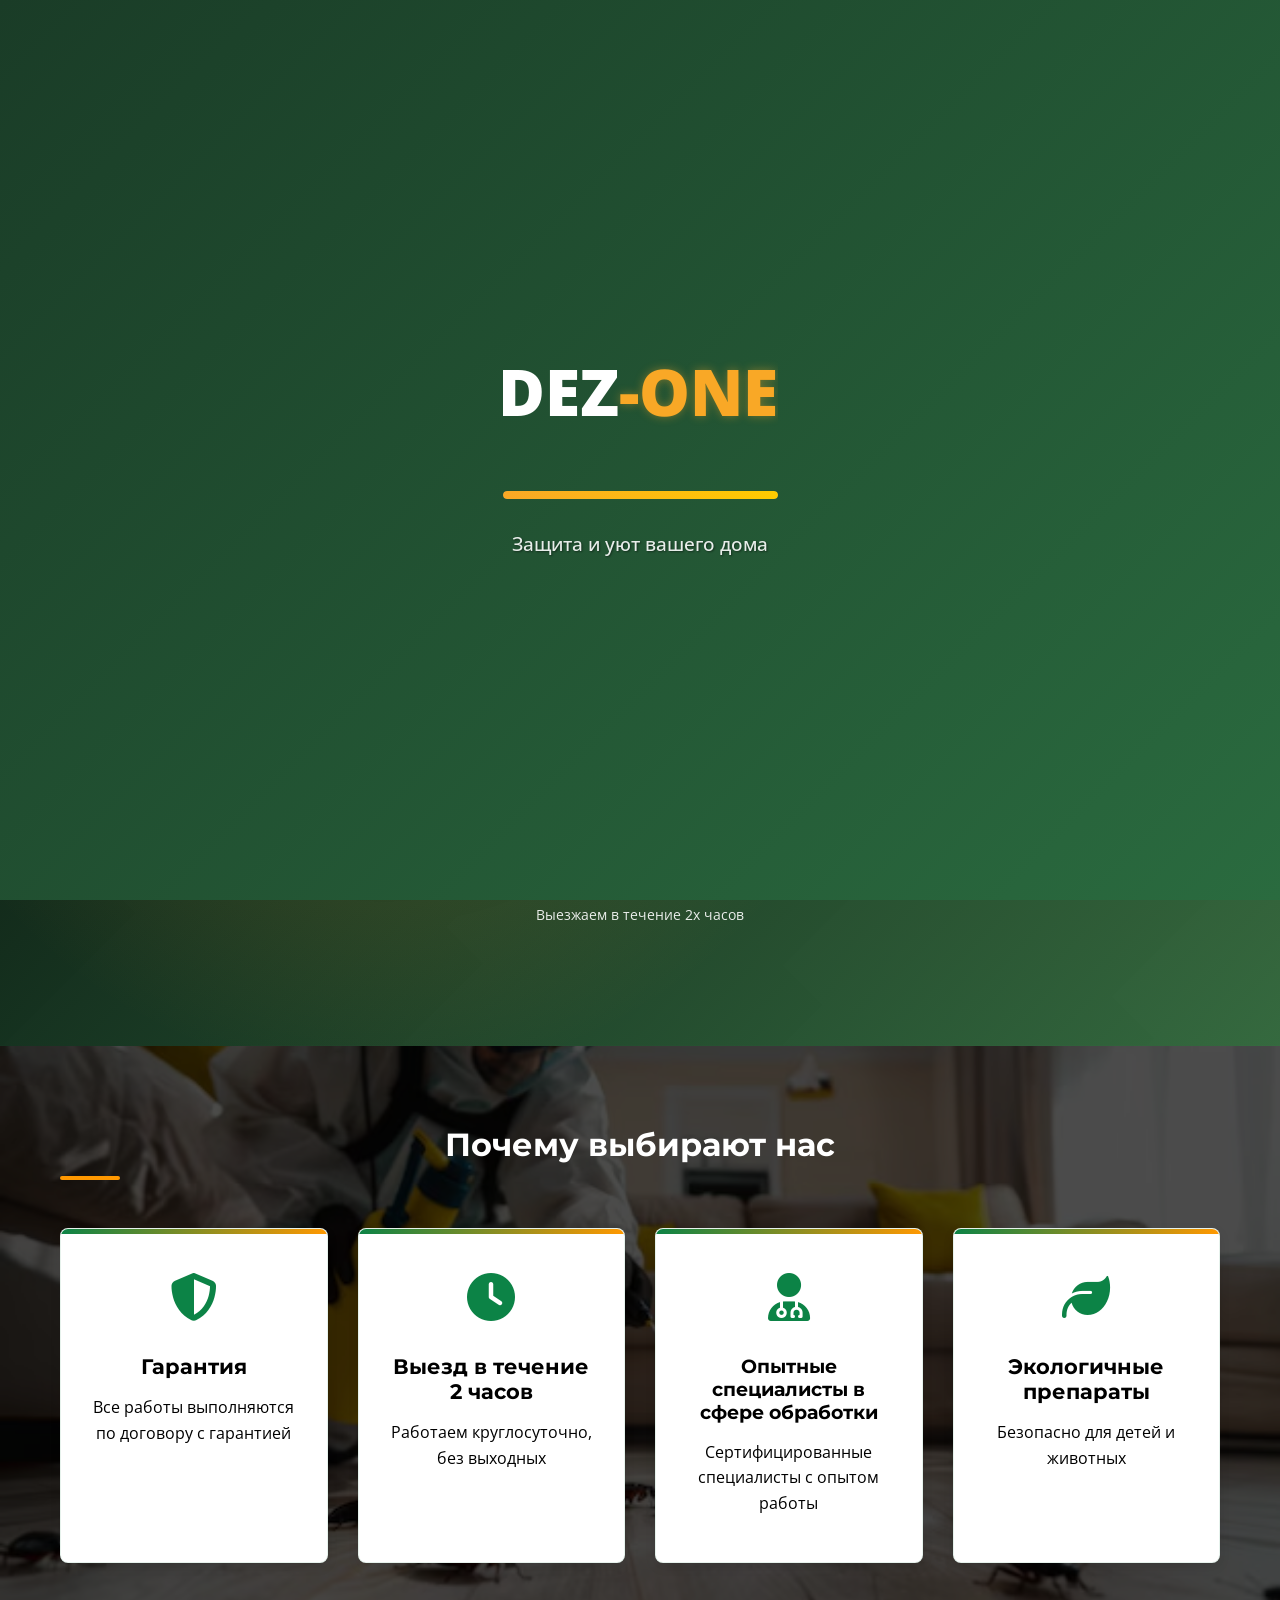
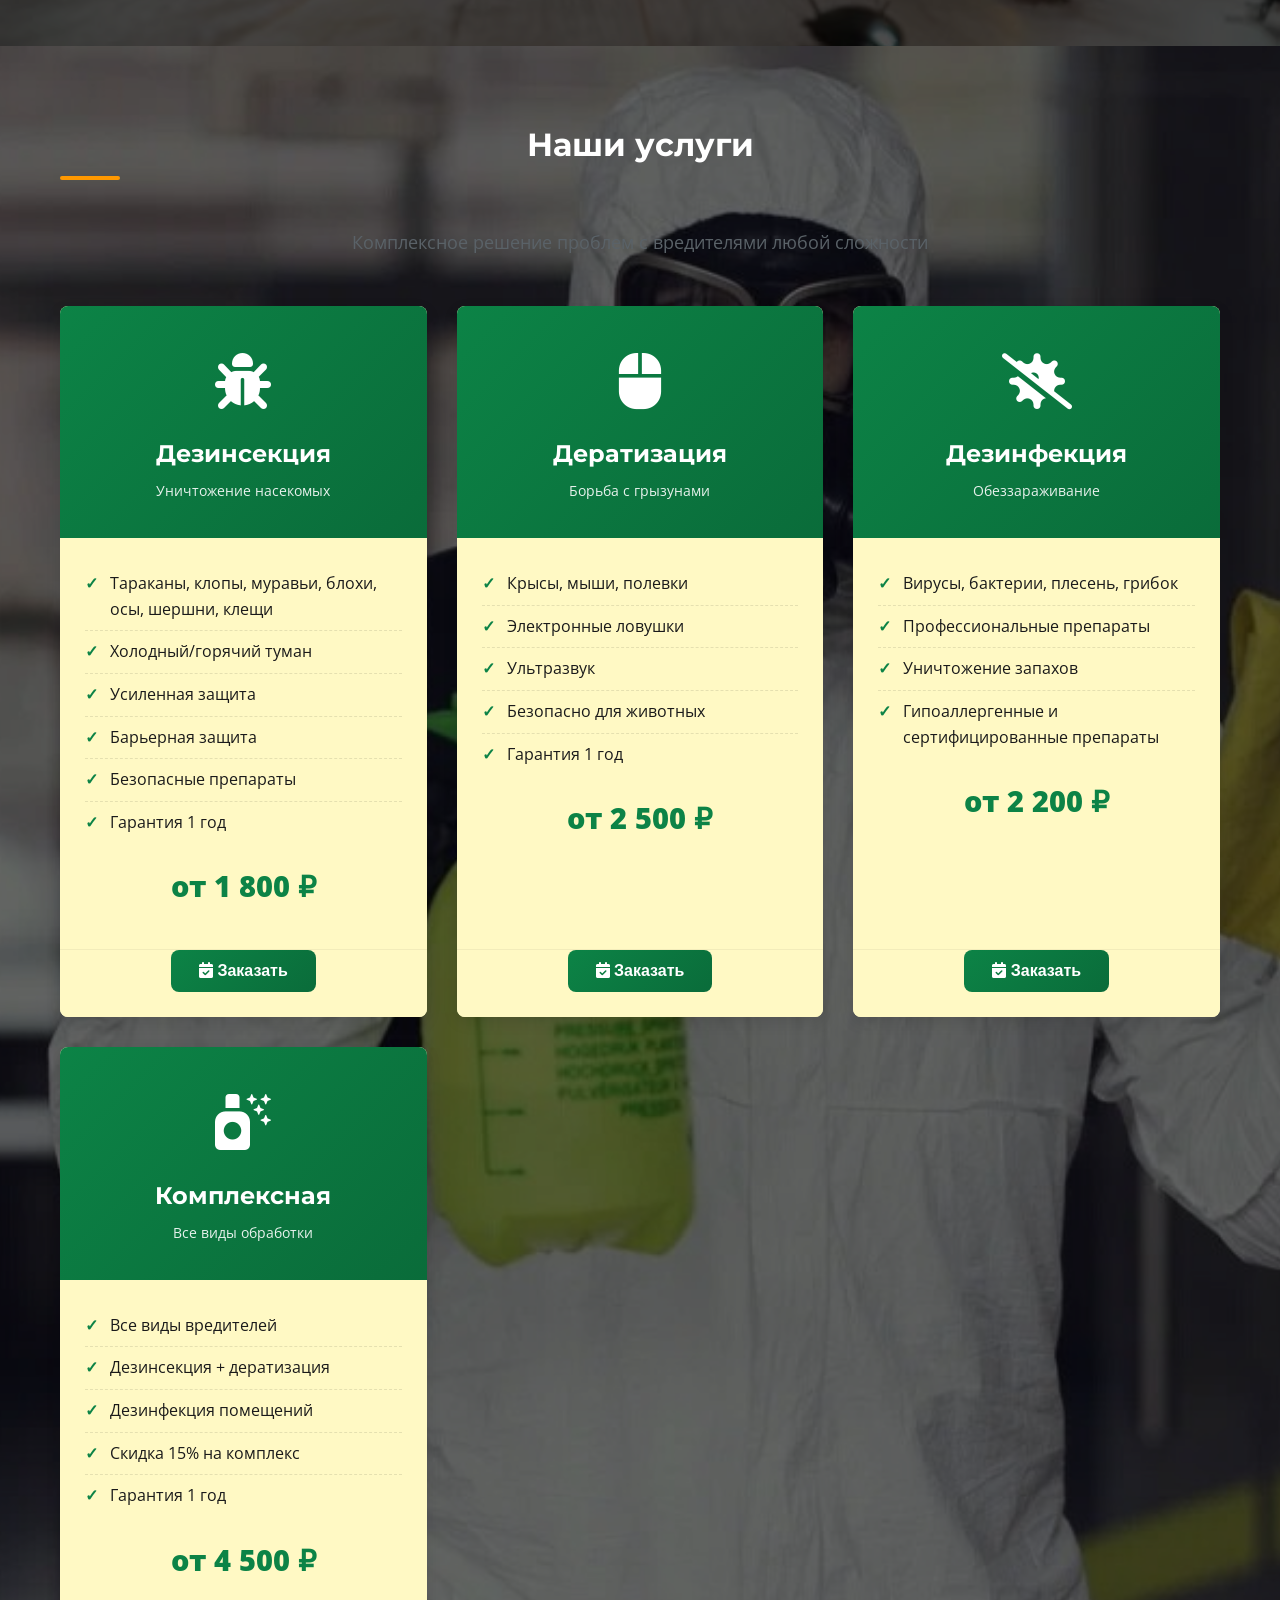
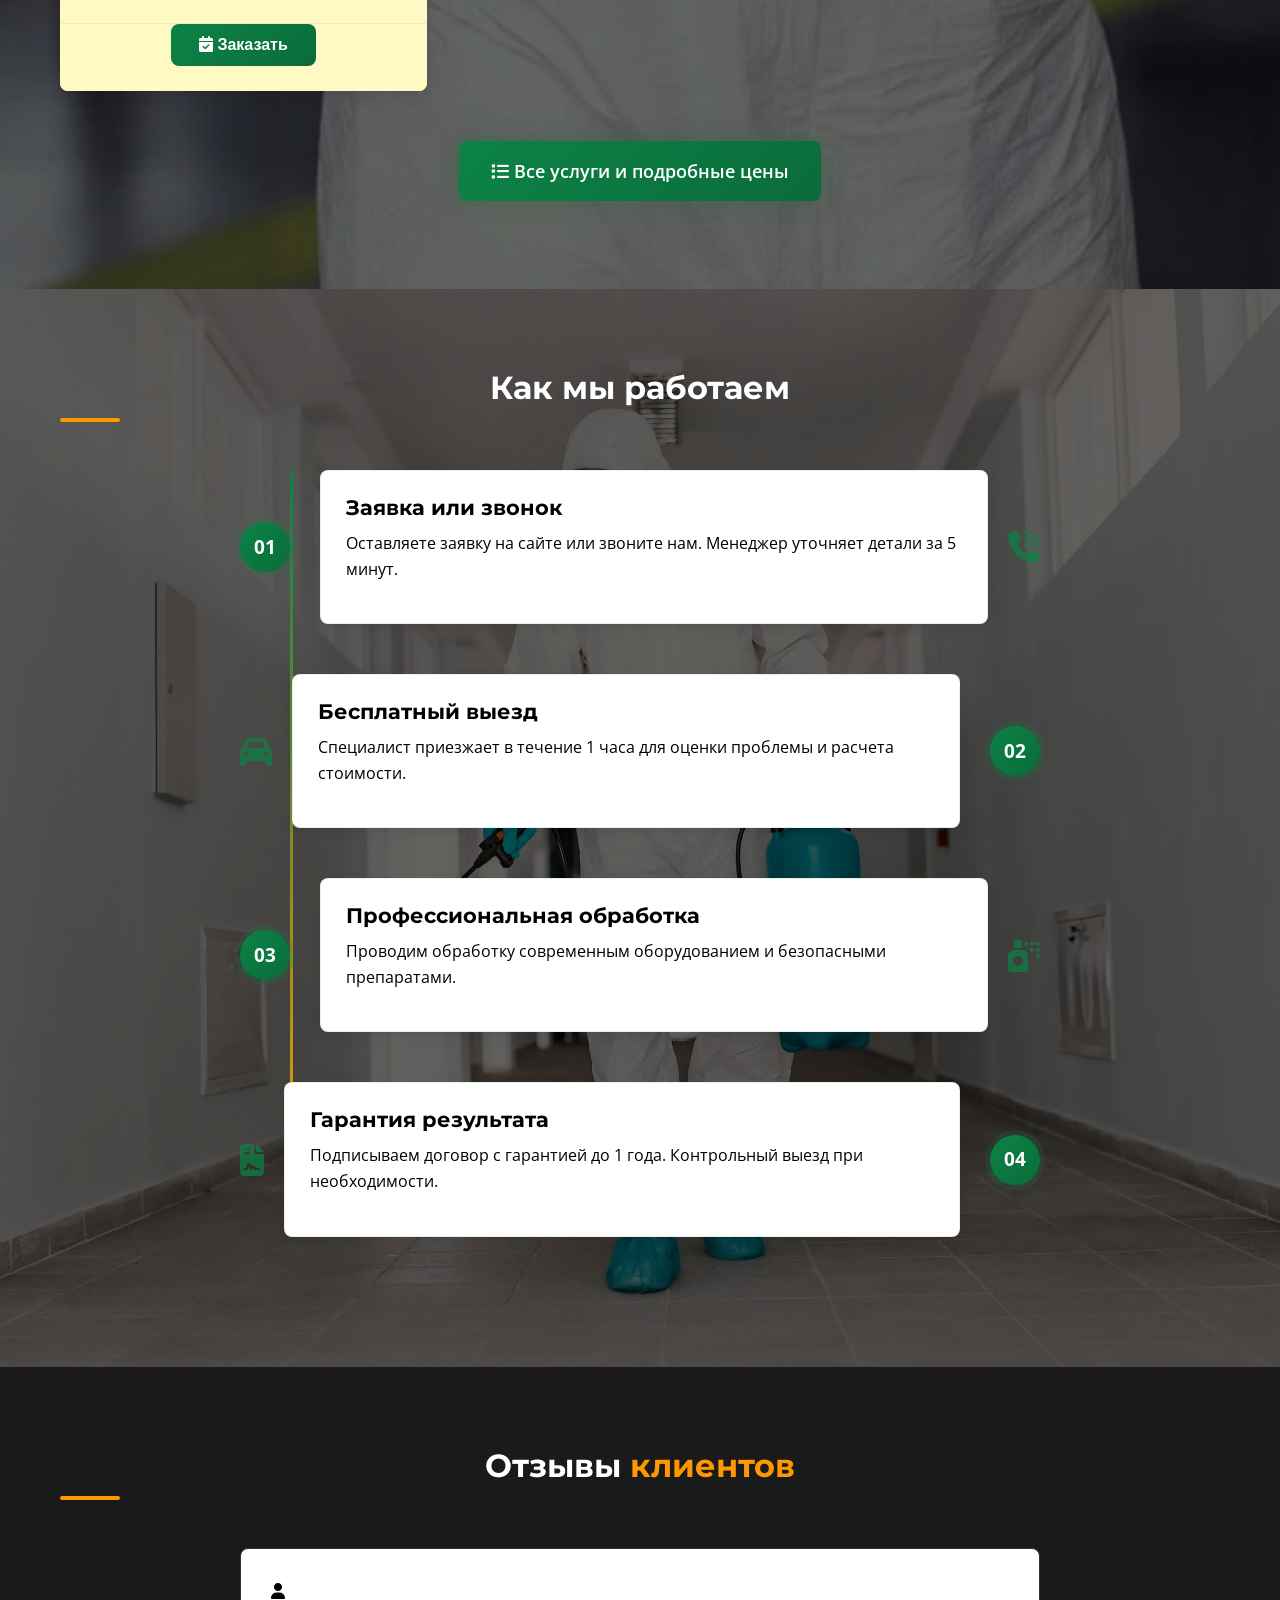
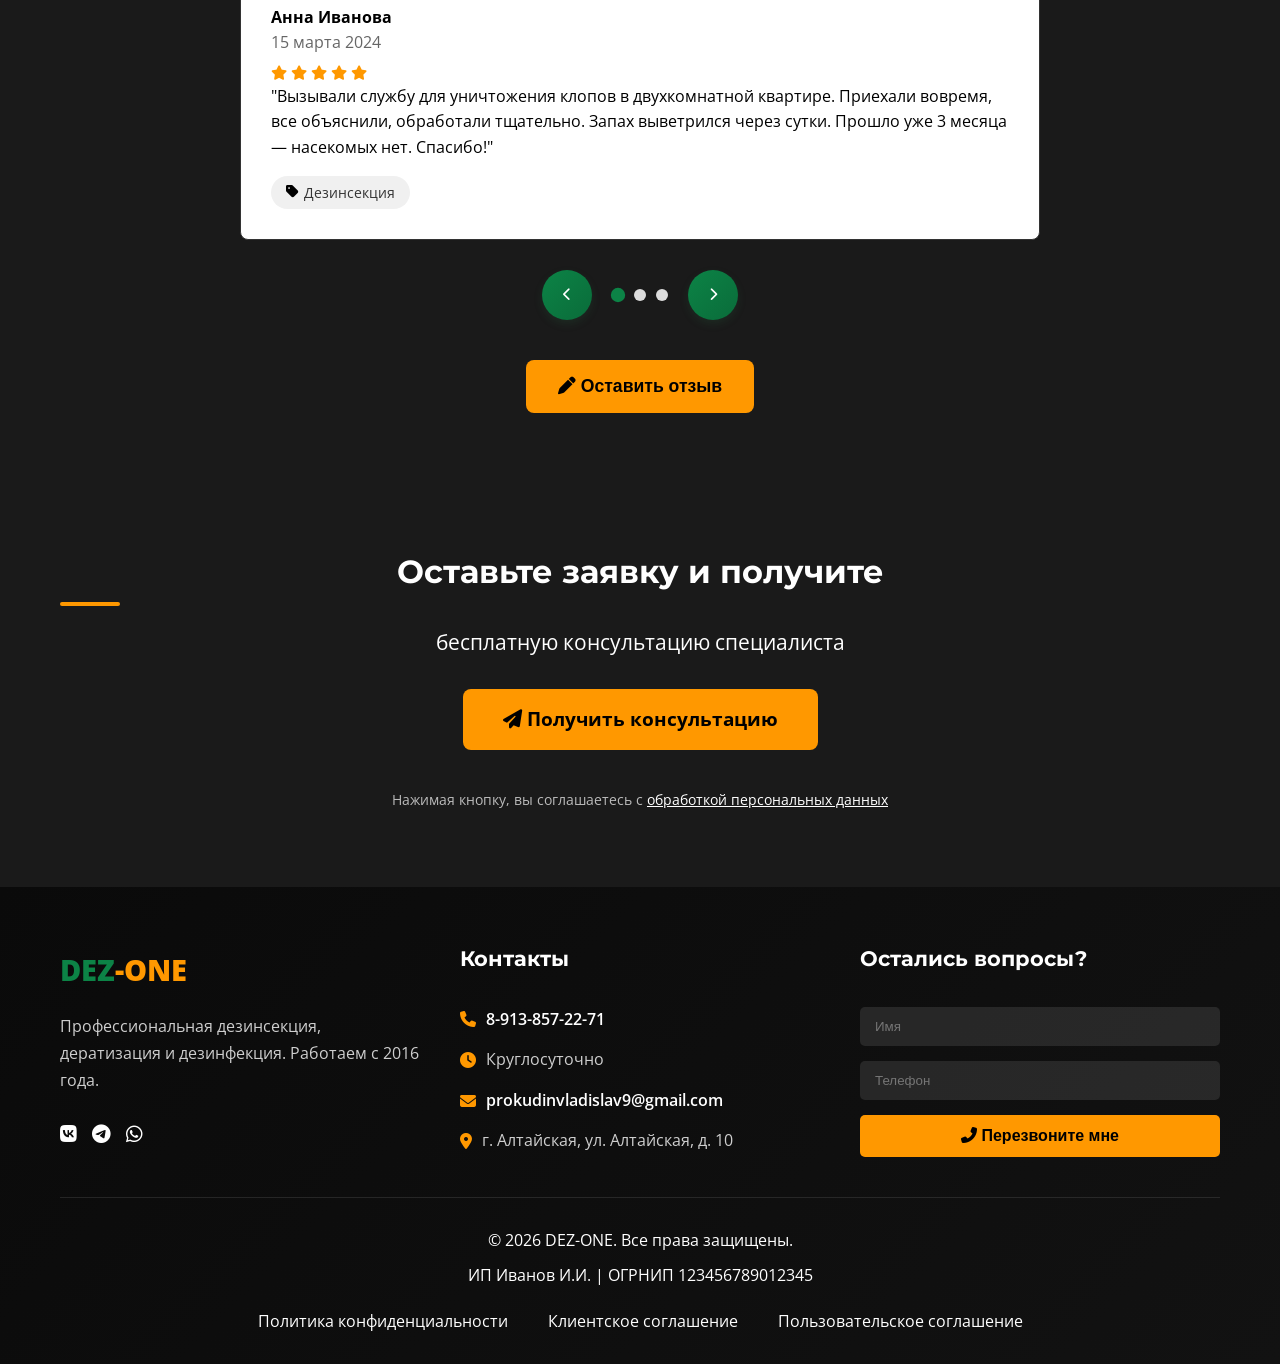
==== index.html @ 9e2b4e1f "Add files via upload" ====
<!DOCTYPE html>
<html lang="ru">
<head>
    <meta charset="UTF-8">
    <meta name="viewport" content="width=device-width, initial-scale=1.0">
    <title>Профессиональная дезинсекция и дератизация | DEZ-ONE</title>
    <meta name="description" content="Уничтожение тараканов, клопов, грызунов. Гарантия 1 год. Работаем 24/7. Бесплатный выезд и осмотр.">
    <link rel="stylesheet" href="css/style.css?v=2.0">
    <link rel="stylesheet" href="css/responsive.css?v=2.0">
    <link rel="stylesheet" href="css/animations.css?v=2.0">
    <link rel="stylesheet" href="css/web-background.css?v=2.0">
    <link rel="stylesheet" href="https://cdnjs.cloudflare.com/ajax/libs/font-awesome/6.4.0/css/all.min.css">
    <link rel="preconnect" href="https://fonts.googleapis.com">
    <link rel="preconnect" href="https://fonts.gstatic.com" crossorigin>
    <link href="https://fonts.googleapis.com/css2?family=Montserrat:wght@400;500;600;700;800&family=Open+Sans:wght@400;500;600&display=swap" rel="stylesheet">
    <style>
        /* ===== ДОПОЛНИТЕЛЬНЫЕ СТИЛИ ДЛЯ ГЛАВНОЙ СТРАНИЦЫ ===== */
        /* ИСПРАВЛЕНИЕ ДЛЯ СТАТИСТИКИ */
        .stat-number {
            font-size: 2.5rem;
            font-weight: 800;
            margin-bottom: 5px;
            color: var(--secondary);
            text-shadow: 1px 1px 2px rgba(0, 0, 0, 0.5);
        }

        .stat-item {
            text-align: center;
            color: var(--text-light);
            position: relative;
            z-index: 1;
        }

        /* ИСПРАВЛЕНИЕ ЦВЕТА ТЕКСТА В КАЛЬКУЛЯТОРЕ */
        #calculator .section-subtitle {
            color: #000000 !important;
        }

        #calculator .result-note {
            color: #ffffff !important;
        }

        #calculator .result-label,
        #calculator .result-price,
        #calculator .result-savings,
        #calculator .savings-amount {
            color: #ffffff !important;
        }

        #calculator .calculator__info .info-title,
        #calculator .calculator__info .info-list li,
        #calculator .calculator__info .tip-content {
            color: #ffffff !important;
        }

        #calculator .calculator__info .tip-icon i {
            color: var(--secondary) !important;
        }

        /* Стили для блока "Политика конфиденциальности, Клиентское соглашение, Пользовательское соглашение" */
        .footer__bottom {
            display: flex;
            flex-direction: column;
            align-items: center;
            gap: 15px;
        }

        .footer__bottom > div {
            display: flex;
            gap: 20px;
            flex-wrap: wrap;
            justify-content: center;
            margin-top: 10px;
        }

        .footer__bottom a {
            color: rgba(255, 255, 255, 0.8);
            text-decoration: none;
            transition: var(--transition);
            font-size: 0.95rem;
        }

        .footer__bottom a:hover {
            color: var(--secondary);
            text-decoration: underline;
        }

        /* Улучшение контраста для модальных окон */
        .modal__content {
            color: var(--text-dark);
        }

        .modal__content h4 {
            color: var(--primary);
        }

        /* Стили для ссылок в чекбоксе памятки */
        .checkbox-text a {
            color: var(--primary);
            text-decoration: underline;
        }

        .checkbox-text a:hover {
            color: var(--primary-dark);
        }

        /* Убираем раздел "Наши работы" */
        .gallery-section {
            display: none;
        }
    </style>
</head>
<body>
    <!-- Анимированный фон с паутинкой -->
    <div class="web-background">
        <div class="web-line web-1"></div>
        <div class="web-line web-2"></div>
        <div class="web-line web-3"></div>
        <div class="web-line web-4"></div>
        <div class="web-line web-5"></div>
        <div class="web-line web-6"></div>
        <div class="web-line web-7"></div>
        <div class="web-line web-8"></div>
        <div class="web-line web-9"></div>
        <div class="web-line web-10"></div>
        <div class="web-grid"></div>
        <div class="spider spider-1"></div>
        <div class="spider spider-2"></div>
        <div class="spider spider-3"></div>
        <div class="spider spider-4"></div>
        <div class="spider spider-5"></div>
        <div class="web-drop drop-1"></div>
        <div class="web-drop drop-2"></div>
        <div class="web-drop drop-3"></div>
        <div class="web-drop drop-4"></div>
        <div class="web-drop drop-5"></div>
    </div>

    <!-- Анимированный фон сайта -->
    <div class="site-background">
        <div class="bg-particle p1"></div>
        <div class="bg-particle p2"></div>
        <div class="bg-particle p3"></div>
        <div class="bg-particle p4"></div>
        <div class="bg-particle p5"></div>
        <div class="bg-particle p6"></div>
        <div class="bg-particle p7"></div>
        <div class="bg-particle p8"></div>
        <div class="bg-particle p9"></div>
        <div class="bg-particle p10"></div>
        <div class="bg-shine"></div>
    </div>

    <!-- Прелоадер с анимацией логотипа -->
    <div class="preloader">
        <div class="preloader-bg">
            <div class="preloader-dust d1"></div>
            <div class="preloader-dust d2"></div>
            <div class="preloader-dust d3"></div>
            <div class="preloader-dust d4"></div>
            <div class="preloader-dust d5"></div>
        </div>
        <div class="preloader-content">
            <div class="preloader-logo">
                <span class="logo-dez">DEZ</span><span class="logo-on">-ONE</span>
            </div>
            <div class="preloader-slogan" style="display: none;">Защита и уют вашего дома</div>
            <div class="preloader-progress">
                <div class="preloader-bar"></div>
            </div>
            <div class="preloader-text" style="color: white; margin-top: 20px; font-size: 1.2rem; opacity: 0.9; font-weight: 500;">Защита и уют вашего дома</div>
        </div>
    </div>

    <!-- Шапка сайта -->
    <header class="header">
        <div class="container header__container">
            <a href="index.html" class="logo">
                <span class="logo__primary">DEZ</span><span class="logo__secondary">-ONE</span>
            </a>
            <button class="nav__toggle" aria-label="Открыть меню">
                <span></span>
                <span></span>
                <span></span>
            </button>
            <nav class="nav">
                <ul class="nav__list">
                    <li><a href="index.html" class="active">Главная</a></li>
                    <li><a href="services.html">Услуги и цены</a></li>
                    <li><a href="organizations.html">Организациям</a></li>
                    <li><a href="client-memo.html">Памятка клиенту</a></li>
                    <li><a href="calculator.html">Калькулятор</a></li>
                    <li><a href="#process">Как работаем</a></li>
                    <li><a href="#reviews">Отзывы</a></li>
                    <li><a href="blog.html">Статьи</a></li>
                    <li><a href="#contacts">Контакты</a></li>
                </ul>
            </nav>
            <div class="header__contacts">
                <a href="tel:+79138572271" class="phone">8-913-857-22-71</a>
                <p class="work-hours">Круглосуточно</p>
            </div>
        </div>
    </header>

    <!-- Главный экран -->
    <section class="hero">
        <div class="hero-bg">
            <div class="hero-bg-layer hero-bg-1" data-speed="0.1"></div>
            <div class="hero-bg-layer hero-bg-2" data-speed="0.3"></div>
            <div class="hero-bg-layer hero-bg-3" data-speed="0.5"></div>
        </div>
        <div class="floating-elements">
            <div class="floating-element fe-1" style="top: 15%; left: 5%">🪳</div>
            <div class="floating-element fe-2" style="top: 25%; right: 10%">🐭</div>
            <div class="floating-element fe-3" style="bottom: 20%; left: 15%">🦠</div>
            <div class="floating-element fe-4" style="bottom: 30%; right: 5%">🛡️</div>
            <div class="floating-element fe-5" style="top: 40%; left: 20%">🐝</div>
            <div class="floating-element fe-6" style="top: 60%; right: 15%">🪰</div>
            <div class="floating-element fe-7" style="bottom: 40%; left: 25%">🐜</div>
            <div class="floating-element fe-8" style="bottom: 50%; right: 20%">🦗</div>
            <div class="floating-element fe-9" style="top: 70%; left: 10%">🕷️</div>
            <div class="floating-element fe-10" style="top: 20%; right: 25%">🦟</div>
        </div>
        <div class="dust-container">
            <div class="dust-particle dust1"></div>
            <div class="dust-particle dust2"></div>
            <div class="dust-particle dust3"></div>
            <div class="dust-particle dust4"></div>
            <div class="dust-particle dust5"></div>
            <div class="dust-particle dust6"></div>
            <div class="dust-particle dust7"></div>
            <div class="dust-particle dust8"></div>
        </div>
        <div class="container hero__container">
            <div class="hero__content">
                <h1 class="hero__title animate-on-scroll" data-animation="fadeInUp">
                    <span class="hero-title-part">Профессиональное</span>
                    <span class="hero-title-part">уничтожение вредителей</span>
                    <span class="hero-title-part">с гарантией до 1 года</span>
                </h1>
                <p class="hero__subtitle animate-on-scroll" data-animation="fadeInUp" data-delay="200">
                    Тараканы, клопы, мыши, плесень — мы решаем любые проблемы. Официальный договор. Безопасные препараты.
                </p>
                <div class="hero__buttons animate-on-scroll" data-animation="fadeInUp" data-delay="400">
                    <div class="hero__buttons-row">
                        <button class="btn btn--primary btn--large btn-pulse" data-modal="order">
                            <i class="fas fa-phone-alt"></i> Вызвать специалиста
                        </button>
                        <button class="btn btn--secondary btn--large btn-shine" data-modal="consult">
                            <i class="fas fa-comments"></i> Бесплатная консультация
                        </button>
                    </div>
                    <a href="calculator.html" class="btn btn--accent btn--large hero__calc-btn btn-bounce">
                        <i class="fas fa-calculator"></i> Рассчитать стоимость онлайн
                    </a>
                </div>
                
                <!-- ИСПРАВЛЕННЫЙ БЛОК СТАТИСТИКИ -->
                <div class="stats-counter animate-on-scroll" data-animation="fadeInUp" data-delay="600">
                    <div class="stat-item">
                        <div class="stat-number" data-count="2500">2500</div>
                        <div class="stat-label">Довольных клиентов</div>
                    </div>
                    <div class="stat-item">
                        <div class="stat-number" data-count="98">98%</div>
                        <div class="stat-label">Положительных отзывов</div>
                    </div>
                    <div class="stat-item">
                        <div class="stat-number" data-count="24">24/7</div>
                        <div class="stat-label">Работаем без выходных</div>
                    </div>
                    <div class="stat-item">
                        <div class="stat-number" data-count="120">120</div>
                        <div class="stat-label">Выезжаем в течение 2х часов</div>
                    </div>
                </div>
            </div>
        </div>
    </section>

    <!-- Анимированные преимущества -->
    <section class="features">
        <div class="features-slideshow">
            <div class="slide active" style="background-image: url('images/features-bg1.jpg')"></div>
            <div class="slide" style="background-image: url('images/features-bg2.jpg')"></div>
            <div class="slide" style="background-image: url('images/features-bg3.jpg')"></div>
            <div class="slideshow-overlay"></div>
        </div>
        <div class="container">
            <h2 class="section-title text-center animate-on-scroll" data-animation="fadeInUp">
                <span style="color: white">Почему</span> <span style="color: white">выбирают нас</span>
            </h2>
            <div class="features-grid">
                <div class="feature-card animate-on-scroll" data-animation="zoomIn">
                    <div class="feature-icon">
                        <i class="fas fa-shield-alt"></i>
                    </div>
                    <h3 class="feature-title">Гарантия</h3>
                    <p class="feature-desc">Все работы выполняются по договору с гарантией</p>
                </div>
                <div class="feature-card animate-on-scroll" data-animation="zoomIn" data-delay="100">
                    <div class="feature-icon">
                        <i class="fas fa-clock"></i>
                    </div>
                    <h3 class="feature-title">Выезд в течение 2 часов</h3>
                    <p class="feature-desc">Работаем круглосуточно, без выходных</p>
                </div>
                <div class="feature-card animate-on-scroll" data-animation="zoomIn" data-delay="200">
                    <div class="feature-icon">
                        <i class="fas fa-user-md"></i>
                    </div>
                    <h3 class="feature-title" style="font-size: 1.2rem">Опытные специалисты в сфере обработки</h3>
                    <p class="feature-desc">Сертифицированные специалисты с опытом работы</p>
                </div>
                <div class="feature-card animate-on-scroll" data-animation="zoomIn" data-delay="300">
                    <div class="feature-icon">
                        <i class="fas fa-leaf"></i>
                    </div>
                    <h3 class="feature-title">Экологичные препараты</h3>
                    <p class="feature-desc">Безопасно для детей и животных</p>
                </div>
            </div>
        </div>
    </section>

    <!-- Услуги -->
    <section class="services">
        <div class="services-bg" style="background-image: url('images/services-bg.jpg')"></div>
        <div class="services-overlay"></div>
        <div class="container">
            <h2 class="section-title text-center animate-on-scroll" data-animation="fadeInUp">
                <span style="color: white">Наши</span> <span style="color: white">услуги</span>
            </h2>
            <p class="section-subtitle text-center animate-on-scroll" data-animation="fadeInUp" data-delay="200">
                Комплексное решение проблем с вредителями любой сложности
            </p>
            <div class="services-widgets">
                <div class="service-widget animate-on-scroll" data-animation="zoomIn">
                    <div class="service-widget__header">
                        <div class="service-widget__icon">
                            <i class="fas fa-bug"></i>
                        </div>
                        <h3 class="service-widget__title">Дезинсекция</h3>
                        <p class="service-widget__subtitle">Уничтожение насекомых</p>
                    </div>
                    <div class="service-widget__body">
                        <ul class="service-widget__features">
                            <li>Тараканы, клопы, муравьи, блохи, осы, шершни, клещи</li>
                            <li>Холодный/горячий туман</li>
                            <li>Усиленная защита</li>
                            <li>Барьерная защита</li>
                            <li>Безопасные препараты</li>
                            <li>Гарантия 1 год</li>
                        </ul>
                        <div class="service-widget__price">от 1 800 ₽</div>
                    </div>
                    <div class="service-widget__footer">
                        <button class="btn btn--primary" data-service="Дезинсекция" data-modal="order">
                            <i class="fas fa-calendar-check"></i> Заказать
                        </button>
                    </div>
                </div>
                <div class="service-widget animate-on-scroll" data-animation="zoomIn" data-delay="100">
                    <div class="service-widget__header">
                        <div class="service-widget__icon">
                            <i class="fas fa-mouse"></i>
                        </div>
                        <h3 class="service-widget__title">Дератизация</h3>
                        <p class="service-widget__subtitle">Борьба с грызунами</p>
                    </div>
                    <div class="service-widget__body">
                        <ul class="service-widget__features">
                            <li>Крысы, мыши, полевки</li>
                            <li>Электронные ловушки</li>
                            <li>Ультразвук</li>
                            <li>Безопасно для животных</li>
                            <li>Гарантия 1 год</li>
                        </ul>
                        <div class="service-widget__price">от 2 500 ₽</div>
                    </div>
                    <div class="service-widget__footer">
                        <button class="btn btn--primary" data-service="Дератизация" data-modal="order">
                            <i class="fas fa-calendar-check"></i> Заказать
                        </button>
                    </div>
                </div>
                <div class="service-widget animate-on-scroll" data-animation="zoomIn" data-delay="200">
                    <div class="service-widget__header">
                        <div class="service-widget__icon">
                            <i class="fas fa-virus-slash"></i>
                        </div>
                        <h3 class="service-widget__title">Дезинфекция</h3>
                        <p class="service-widget__subtitle">Обеззараживание</p>
                    </div>
                    <div class="service-widget__body">
                        <ul class="service-widget__features">
                            <li>Вирусы, бактерии, плесень, грибок</li>
                            <li>Профессиональные препараты</li>
                            <li>Уничтожение запахов</li>
                            <li>Гипоаллергенные и сертифицированные препараты</li>
                        </ul>
                        <div class="service-widget__price">от 2 200 ₽</div>
                    </div>
                    <div class="service-widget__footer">
                        <button class="btn btn--primary" data-service="Дезинфекция" data-modal="order">
                            <i class="fas fa-calendar-check"></i> Заказать
                        </button>
                    </div>
                </div>
                <div class="service-widget animate-on-scroll" data-animation="zoomIn" data-delay="300">
                    <div class="service-widget__header">
                        <div class="service-widget__icon">
                            <i class="fas fa-spray-can-sparkles"></i>
                        </div>
                        <h3 class="service-widget__title">Комплексная</h3>
                        <p class="service-widget__subtitle">Все виды обработки</p>
                    </div>
                    <div class="service-widget__body">
                        <ul class="service-widget__features">
                            <li>Все виды вредителей</li>
                            <li>Дезинсекция + дератизация</li>
                            <li>Дезинфекция помещений</li>
                            <li>Скидка 15% на комплекс</li>
                            <li>Гарантия 1 год</li>
                        </ul>
                        <div class="service-widget__price">от 4 500 ₽</div>
                    </div>
                    <div class="service-widget__footer">
                        <button class="btn btn--primary" data-service="Комплексная обработка" data-modal="order">
                            <i class="fas fa-calendar-check"></i> Заказать
                        </button>
                    </div>
                </div>
            </div>
            <div class="text-center animate-on-scroll" data-animation="fadeInUp" data-delay="400">
                <a href="services.html" class="btn btn--primary btn--large btn-glow">
                    <i class="fas fa-list"></i> Все услуги и подробные цены
                </a>
            </div>
        </div>
    </section>

    <!-- Как мы работаем -->
    <section id="process" class="process">
        <div class="process-bg" style="background-image: url('images/process-bg.jpg')"></div>
        <div class="process-overlay"></div>
        <div class="container">
            <h2 class="section-title text-center animate-on-scroll" data-animation="fadeInUp">
                <span style="color: white">Как мы</span> <span style="color: white">работаем</span>
            </h2>
            <div class="process-timeline">
                <div class="process-step animate-on-scroll" data-animation="slideInLeft">
                    <div class="step-number">
                        <span>01</span>
                    </div>
                    <div class="step-content">
                        <h3 class="step-title">Заявка или звонок</h3>
                        <p class="step-desc">Оставляете заявку на сайте или звоните нам. Менеджер уточняет детали за 5 минут.</p>
                    </div>
                    <div class="step-icon">
                        <i class="fas fa-phone-volume"></i>
                    </div>
                </div>
                <div class="process-step animate-on-scroll" data-animation="slideInRight">
                    <div class="step-number">
                        <span>02</span>
                    </div>
                    <div class="step-content">
                        <h3 class="step-title">Бесплатный выезд</h3>
                        <p class="step-desc">Специалист приезжает в течение 1 часа для оценки проблемы и расчета стоимости.</p>
                    </div>
                    <div class="step-icon">
                        <i class="fas fa-car"></i>
                    </div>
                </div>
                <div class="process-step animate-on-scroll" data-animation="slideInLeft">
                    <div class="step-number">
                        <span>03</span>
                    </div>
                    <div class="step-content">
                        <h3 class="step-title">Профессиональная обработка</h3>
                        <p class="step-desc">Проводим обработку современным оборудованием и безопасными препаратами.</p>
                    </div>
                    <div class="step-icon">
                        <i class="fas fa-spray-can"></i>
                    </div>
                </div>
                <div class="process-step animate-on-scroll" data-animation="slideInRight">
                    <div class="step-number">
                        <span>04</span>
                    </div>
                    <div class="step-content">
                        <h3 class="step-title">Гарантия результата</h3>
                        <p class="step-desc">Подписываем договор с гарантией до 1 года. Контрольный выезд при необходимости.</p>
                    </div>
                    <div class="step-icon">
                        <i class="fas fa-file-contract"></i>
                    </div>
                </div>
            </div>
        </div>
    </section>

    <!-- Отзывы -->
    <section id="reviews" class="reviews">
        <div class="container">
            <h2 class="section-title text-center animate-on-scroll" data-animation="fadeInUp">
                <span style="color: white">Отзывы</span> <span class="text-gradient">клиентов</span>
            </h2>
            <div class="reviews-carousel">
                <div class="carousel-container">
                    <div class="review-slide active">
                        <div class="review-card">
                            <div class="review-card__header">
                                <div class="review-card__avatar">
                                    <i class="fas fa-user"></i>
                                </div>
                                <div>
                                    <div class="review-card__author">Анна Иванова</div>
                                    <div class="review-card__date">15 марта 2024</div>
                                    <div class="review-rating">
                                        <i class="fas fa-star"></i>
                                        <i class="fas fa-star"></i>
                                        <i class="fas fa-star"></i>
                                        <i class="fas fa-star"></i>
                                        <i class="fas fa-star"></i>
                                    </div>
                                </div>
                            </div>
                            <div class="review-card__text">
                                "Вызывали службу для уничтожения клопов в двухкомнатной квартире. Приехали вовремя, все объяснили, обработали тщательно. Запах выветрился через сутки. Прошло уже 3 месяца — насекомых нет. Спасибо!"
                            </div>
                            <div class="review-service">
                                <i class="fas fa-tag"></i> Дезинсекция
                            </div>
                        </div>
                    </div>
                    <div class="review-slide">
                        <div class="review-card">
                            <div class="review-card__header">
                                <div class="review-card__avatar">
                                    <i class="fas fa-user-tie"></i>
                                </div>
                                <div>
                                    <div class="review-card__author">Павел Смирнов</div>
                                    <div class="review-card__date">2 апреля 2024</div>
                                    <div class="review-rating">
                                        <i class="fas fa-star"></i>
                                        <i class="fas fa-star"></i>
                                        <i class="fas fa-star"></i>
                                        <i class="fas fa-star"></i>
                                        <i class="fas fa-star-half-alt"></i>
                                    </div>
                                </div>
                            </div>
                            <div class="review-card__text">
                                "Долго боролся с тараканами в кафе самостоятельно, но безуспешно. Решил обратиться к профессионалам. Обработали кухню и склад, дали гарантию 1 год. Тараканов не видно уже 5 месяцев."
                            </div>
                            <div class="review-service">
                                <i class="fas fa-tag"></i> Дезинсекция для бизнеса
                            </div>
                        </div>
                    </div>
                    <div class="review-slide">
                        <div class="review-card">
                            <div class="review-card__header">
                                <div class="review-card__avatar">
                                    <i class="fas fa-user"></i>
                                </div>
                                <div>
                                    <div class="review-card__author">Мария Ковалева</div>
                                    <div class="review-card__date">22 апреля 2024</div>
                                    <div class="review-rating">
                                        <i class="fas fa-star"></i>
                                        <i class="fas fa-star"></i>
                                        <i class="fas fa-star"></i>
                                        <i class="fas fa-star"></i>
                                        <i class="fas fa-star"></i>
                                    </div>
                                </div>
                            </div>
                            <div class="review-card__text">
                                "В частном доме завелись мыши. Специалист приехал, осмотрел, расставил ловушки и обработал потенциальные места проникновения. Через неделю мыши исчезли. Вежливый персонал, аккуратная работа."
                            </div>
                            <div class="review-service">
                                <i class="fas fa-tag"></i> Дератизация
                            </div>
                        </div>
                    </div>
                </div>
                <div class="carousel-controls">
                    <button class="carousel-prev"><i class="fas fa-chevron-left"></i></button>
                    <div class="carousel-dots">
                        <span class="dot active"></span>
                        <span class="dot"></span>
                        <span class="dot"></span>
                    </div>
                    <button class="carousel-next"><i class="fas fa-chevron-right"></i></button>
                </div>
            </div>
            <div class="text-center" style="margin-top: 40px;">
                <button class="btn btn--secondary btn--large" id="addReviewBtn" data-modal="review">
                    <i class="fas fa-pen"></i> Оставить отзыв
                </button>
            </div>
        </div>
    </section>

    <!-- CTA секция -->
    <section class="cta-section" style="background: #1a1a1a; padding: 60px 0;">
        <div class="container">
            <div class="cta-content animate-on-scroll" data-animation="zoomIn" style="text-align: center;">
                <h2 class="cta-title" style="color: #ffffff; margin-bottom: 20px;">Оставьте заявку и получите</h2>
                <p class="cta-subtitle" style="color: #ffffff; font-size: 1.3rem; margin-bottom: 30px;">бесплатную консультацию специалиста</p>
                <div style="margin: 30px 0;">
                    <a href="https://t.me/dinarex999" target="_blank" class="btn btn--primary btn--large" style="background: #ff9800; color: #000000; font-weight: 700; padding: 15px 40px; font-size: 1.2rem; border: none; display: inline-block; text-decoration: none;">
                        <i class="fas fa-paper-plane"></i> Получить консультацию
                    </a>
                </div>
                <p class="cta-note" style="color: rgba(255,255,255,0.7); font-size: 0.9rem;">
                    Нажимая кнопку, вы соглашаетесь с
                    <button type="button" class="consent-link" data-modal="consent" style="background: none; border: none; color: #ff9800; text-decoration: underline; cursor: pointer; padding: 0; font-size: 0.9rem;">обработкой персональных данных</button>
                </p>
            </div>
        </div>
    </section>

    <!-- Модальное окно консультации -->
    <div class="modal" id="consultModal">
        <div class="modal__content" style="max-width: 600px; width: 90%; padding: 40px;">
            <button class="modal__close" aria-label="Закрыть">&times;</button>
            <h3 class="modal__title" style="font-size: 2rem; margin-bottom: 10px; color: #0c8346;">Бесплатная консультация</h3>
            <p class="modal__text" style="font-size: 1.1rem; margin-bottom: 30px; color: #5a6268;">Оставьте контакты, и наш специалист перезвонит вам в течение 15 минут</p>
            
            <form id="consultForm" class="contact-form" style="display: flex; flex-direction: column; gap: 20px;">
                <div class="form-group" style="width: 100%;">
                    <label for="consultName" style="font-weight: 600; margin-bottom: 8px; display: block; color: #333;">Ваше имя <span style="color: #ff0000;">*</span></label>
                    <input type="text" id="consultName" name="name" placeholder="Введите ваше имя" required 
                           style="width: 100%; padding: 15px 18px; border: 2px solid #e0e0e0; border-radius: 8px; font-size: 1rem; transition: all 0.3s; box-sizing: border-box;">
                </div>
                
                <div class="form-group" style="width: 100%;">
                    <label for="consultPhone" style="font-weight: 600; margin-bottom: 8px; display: block; color: #333;">Номер телефона <span style="color: #ff0000;">*</span></label>
                    <input type="tel" id="consultPhone" name="phone" placeholder="+7 (___) ___-__-__" required 
                           style="width: 100%; padding: 15px 18px; border: 2px solid #e0e0e0; border-radius: 8px; font-size: 1rem; transition: all 0.3s; box-sizing: border-box;">
                </div>
                
                <div class="form-group" style="width: 100%;">
                    <label for="consultMessage" style="font-weight: 600; margin-bottom: 8px; display: block; color: #333;">Сообщение</label>
                    <textarea id="consultMessage" name="message" placeholder="Опишите вашу проблему (необязательно)" rows="3"
                              style="width: 100%; padding: 15px 18px; border: 2px solid #e0e0e0; border-radius: 8px; font-size: 1rem; transition: all 0.3s; font-family: inherit; resize: vertical; box-sizing: border-box;"></textarea>
                </div>
                
                <button type="submit" class="btn btn--primary btn--block" style="padding: 16px; font-size: 1.2rem; font-weight: 700; background: #0c8346; color: white; border: none; border-radius: 8px; cursor: pointer; transition: all 0.3s; margin-top: 10px;">
                    <i class="fas fa-phone-alt"></i> Жду звонка
                </button>
                
                <p class="form-note" style="font-size: 0.9rem; color: #5a6268; text-align: center; margin-top: 15px;">
                    Нажимая кнопку, вы соглашаетесь с
                    <button type="button" class="consent-link" data-modal="consent" style="background: none; border: none; color: #0c8346; text-decoration: underline; cursor: pointer; padding: 0; font-size: 0.9rem;">обработкой персональных данных</button>
                </p>
            </form>
        </div>
    </div>

    <!-- Модальное окно заказа -->
    <div class="modal" id="orderModal">
        <div class="modal__content" style="max-width: 600px; width: 90%; padding: 40px;">
            <button class="modal__close" aria-label="Закрыть">&times;</button>
            <h3 class="modal__title" style="font-size: 2rem; margin-bottom: 10px; color: #0c8346;">Заявка на услугу</h3>
            <p class="modal__text" style="font-size: 1.1rem; margin-bottom: 30px; color: #5a6268;">Мы перезвоним для уточнения деталей и согласования времени выезда</p>
            
            <form id="orderForm" class="contact-form" style="display: flex; flex-direction: column; gap: 20px;">
                <div class="form-group" style="width: 100%;">
                    <label for="orderName" style="font-weight: 600; margin-bottom: 8px; display: block; color: #333;">Ваше имя <span style="color: #ff0000;">*</span></label>
                    <input type="text" id="orderName" name="name" placeholder="Введите ваше имя" required 
                           style="width: 100%; padding: 15px 18px; border: 2px solid #e0e0e0; border-radius: 8px; font-size: 1rem; transition: all 0.3s; box-sizing: border-box;">
                </div>
                
                <div class="form-group" style="width: 100%;">
                    <label for="orderPhone" style="font-weight: 600; margin-bottom: 8px; display: block; color: #333;">Номер телефона <span style="color: #ff0000;">*</span></label>
                    <input type="tel" id="orderPhone" name="phone" placeholder="+7 (___) ___-__-__" required 
                           style="width: 100%; padding: 15px 18px; border: 2px solid #e0e0e0; border-radius: 8px; font-size: 1rem; transition: all 0.3s; box-sizing: border-box;">
                </div>
                
                <div class="form-group" style="width: 100%;">
                    <label for="serviceInput" style="font-weight: 600; margin-bottom: 8px; display: block; color: #333;">Выбранная услуга</label>
                    <input type="text" name="service" id="serviceInput" placeholder="Услуга будет указана автоматически" readonly
                           style="width: 100%; padding: 15px 18px; border: 2px solid #e0e0e0; border-radius: 8px; font-size: 1rem; background-color: #f5f5f5; color: #333; box-sizing: border-box;">
                </div>
                
                <div class="form-group" style="width: 100%;">
                    <label for="orderAddress" style="font-weight: 600; margin-bottom: 8px; display: block; color: #333;">Адрес объекта <span style="color: #ff0000;">*</span></label>
                    <textarea id="orderAddress" name="address" placeholder="Введите адрес: город, улица, дом, квартира" required rows="3"
                              style="width: 100%; padding: 15px 18px; border: 2px solid #e0e0e0; border-radius: 8px; font-size: 1rem; transition: all 0.3s; font-family: inherit; resize: vertical; box-sizing: border-box;"></textarea>
                </div>
                
                <!-- ЧЕКБОКС С ПАМЯТКОЙ -->
                <div style="margin: 15px 0; padding: 20px; background-color: #0c8346; border-radius: 8px;">
                    <label style="display: flex; align-items: flex-start; gap: 15px; cursor: pointer; color: #ffffff;">
                        <input type="checkbox" name="clientMemoAgreement" id="clientMemoAgreement" required 
                               style="width: 20px; height: 20px; margin-top: 2px; cursor: pointer; accent-color: #ff9800; flex-shrink: 0;">
                        <span style="color: #ffffff; font-size: 1rem; line-height: 1.4; flex: 1;">
                            Я ознакомлен(а) и согласен(на) с <a href="client-memo.html" target="_blank" style="color: #ff9800; text-decoration: underline; font-weight: 600;">Памяткой клиенту</a> и обязуюсь соблюдать все правила поведения после обработки
                        </span>
                    </label>
                </div>
                
                <button type="submit" class="btn btn--primary btn--block" id="orderSubmitBtn" disabled style="padding: 16px; font-size: 1.2rem; font-weight: 700; background: #0c8346; color: white; border: none; border-radius: 8px; cursor: pointer; transition: all 0.3s; margin-top: 10px;">
                    <i class="fas fa-phone-alt"></i> Вызвать специалиста
                </button>
                
                <p class="form-note" style="font-size: 0.9rem; color: #5a6268; text-align: center; margin-top: 15px;">
                    Нажимая кнопку, вы соглашаетесь с
                    <button type="button" class="consent-link" data-modal="consent" style="background: none; border: none; color: #0c8346; text-decoration: underline; cursor: pointer; padding: 0; font-size: 0.9rem;">обработкой персональных данных</button>
                </p>
            </form>
        </div>
    </div>

    <!-- Модальное окно отзыва -->
    <div class="modal" id="reviewModal">
        <div class="modal__content" style="max-width: 600px; width: 90%; padding: 40px;">
            <button class="modal__close" aria-label="Закрыть">&times;</button>
            <h3 class="modal__title" style="font-size: 2rem; margin-bottom: 10px; color: #0c8346;">Оставить отзыв</h3>
            <p class="modal__text" style="font-size: 1.1rem; margin-bottom: 30px; color: #5a6268;">Поделитесь вашим опытом работы с нашей компанией</p>
            
            <form id="reviewForm" class="contact-form" style="display: flex; flex-direction: column; gap: 20px;">
                <div class="form-group" style="width: 100%;">
                    <label for="reviewName" style="font-weight: 600; margin-bottom: 8px; display: block; color: #333;">Ваше имя <span style="color: #ff0000;">*</span></label>
                    <input type="text" id="reviewName" name="name" placeholder="Введите ваше имя" required 
                           style="width: 100%; padding: 15px 18px; border: 2px solid #e0e0e0; border-radius: 8px; font-size: 1rem; transition: all 0.3s; box-sizing: border-box;">
                </div>
                
                <div class="form-group" style="width: 100%;">
                    <label for="reviewCity" style="font-weight: 600; margin-bottom: 8px; display: block; color: #333;">Город <span style="color: #ff0000;">*</span></label>
                    <input type="text" id="reviewCity" name="city" placeholder="Ваш город" required 
                           style="width: 100%; padding: 15px 18px; border: 2px solid #e0e0e0; border-radius: 8px; font-size: 1rem; transition: all 0.3s; box-sizing: border-box;">
                </div>
                
                <div class="form-group" style="width: 100%;">
                    <label for="reviewServiceSelect" style="font-weight: 600; margin-bottom: 8px; display: block; color: #333;">Услуга <span style="color: #ff0000;">*</span></label>
                    <select id="reviewServiceSelect" name="service" required 
                            style="width: 100%; padding: 15px 18px; border: 2px solid #e0e0e0; border-radius: 8px; font-size: 1rem; background-color: white; color: #333; box-sizing: border-box;">
                        <option value="" disabled selected>Выберите услугу</option>
                        <option value="Дезинсекция">Дезинсекция</option>
                        <option value="Дератизация">Дератизация</option>
                        <option value="Дезинфекция">Дезинфекция</option>
                        <option value="Комплексная обработка">Комплексная обработка</option>
                        <option value="Акарицидная обработка">Акарицидная обработка</option>
                        <option value="Демиркуризация">Демиркуризация</option>
                    </select>
                </div>
                
                <div class="form-group" style="width: 100%;">
                    <label style="font-weight: 600; margin-bottom: 8px; display: block; color: #333;">Оценка <span style="color: #ff0000;">*</span></label>
                    <div style="display: flex; gap: 10px; margin: 10px 0;">
                        <span class="star" data-value="1" style="font-size: 2rem; cursor: pointer; color: #ddd; transition: color 0.2s;">★</span>
                        <span class="star" data-value="2" style="font-size: 2rem; cursor: pointer; color: #ddd; transition: color 0.2s;">★</span>
                        <span class="star" data-value="3" style="font-size: 2rem; cursor: pointer; color: #ddd; transition: color 0.2s;">★</span>
                        <span class="star" data-value="4" style="font-size: 2rem; cursor: pointer; color: #ddd; transition: color 0.2s;">★</span>
                        <span class="star" data-value="5" style="font-size: 2rem; cursor: pointer; color: #ff9800; transition: color 0.2s;">★</span>
                    </div>
                    <input type="hidden" name="rating" id="ratingValue" value="5">
                </div>
                
                <div class="form-group" style="width: 100%;">
                    <label for="reviewText" style="font-weight: 600; margin-bottom: 8px; display: block; color: #333;">Ваш отзыв <span style="color: #ff0000;">*</span></label>
                    <textarea id="reviewText" name="review" placeholder="Расскажите о вашем опыте работы с нами" required rows="5"
                              style="width: 100%; padding: 15px 18px; border: 2px solid #e0e0e0; border-radius: 8px; font-size: 1rem; transition: all 0.3s; font-family: inherit; resize: vertical; box-sizing: border-box;"></textarea>
                </div>
                
                <button type="submit" class="btn btn--primary btn--block" style="padding: 16px; font-size: 1.2rem; font-weight: 700; background: #0c8346; color: white; border: none; border-radius: 8px; cursor: pointer; transition: all 0.3s; margin-top: 10px;">
                    <i class="fas fa-paper-plane"></i> Отправить отзыв
                </button>
                
                <p class="form-note" style="font-size: 0.9rem; color: #5a6268; text-align: center; margin-top: 15px;">
                    Отзыв будет опубликован после модерации
                </p>
            </form>
        </div>
    </div>

    <!-- ФУТЕР -->
    <footer id="contacts" class="footer" style="background: linear-gradient(135deg, #0a0a0a 0%, #121212 100%); padding: 60px 0 30px; color: #ffffff;">
        <div class="container">
            <div class="footer__grid" style="display: grid; grid-template-columns: repeat(auto-fit, minmax(250px, 1fr)); gap: 40px; margin-bottom: 40px;">
                <div class="footer__col">
                    <a href="index.html" class="footer-logo" style="font-size: 1.8rem; font-weight: 800; color: #ffffff; text-decoration: none; display: inline-block; margin-bottom: 20px;">
                        <span style="color: #0c8346;">DEZ</span><span style="color: #ff9800;">-ONE</span>
                    </a>
                    <p style="color: rgba(255,255,255,0.8); line-height: 1.7; margin-bottom: 25px;">Профессиональная дезинсекция, дератизация и дезинфекция. Работаем с 2016 года.</p>
                    <div class="social-links" style="display: flex; gap: 15px;">
                        <a href="#" style="color: #ffffff; font-size: 1.2rem;"><i class="fab fa-vk"></i></a>
                        <a href="https://t.me/dezon_pro" target="_blank" style="color: #ffffff; font-size: 1.2rem;"><i class="fab fa-telegram"></i></a>
                        <a href="#" style="color: #ffffff; font-size: 1.2rem;"><i class="fab fa-whatsapp"></i></a>
                    </div>
                </div>
                
                <div class="footer__col">
                    <h4 style="color: #ffffff; font-size: 1.3rem; margin-bottom: 25px; position: relative; padding-bottom: 10px;">Контакты</h4>
                    <div style="display: flex; flex-direction: column; gap: 15px;">
                        <a href="tel:+79138572271" style="color: #ffffff; text-decoration: none; font-weight: 600; display: flex; align-items: center; gap: 10px;">
                            <i class="fas fa-phone" style="color: #ff9800;"></i> 8-913-857-22-71
                        </a>
                        <p style="color: rgba(255,255,255,0.8); display: flex; align-items: center; gap: 10px; margin: 0;">
                            <i class="fas fa-clock" style="color: #ff9800;"></i> Круглосуточно
                        </p>
                        <a href="mailto:prokudinvladislav9@gmail.com" style="color: #ffffff; text-decoration: none; font-weight: 600; display: flex; align-items: center; gap: 10px;">
                            <i class="fas fa-envelope" style="color: #ff9800;"></i> prokudinvladislav9@gmail.com
                        </a>
                        <p style="color: rgba(255,255,255,0.8); display: flex; align-items: center; gap: 10px; margin: 0;">
                            <i class="fas fa-map-marker-alt" style="color: #ff9800;"></i> г. Алтайская, ул. Алтайская, д. 10
                        </p>
                    </div>
                </div>
                
                <div class="footer__col">
                    <h4 style="color: #ffffff; font-size: 1.3rem; margin-bottom: 25px; position: relative; padding-bottom: 10px;">Остались вопросы?</h4>
                    <form id="footerForm" style="display: flex; flex-direction: column; gap: 15px;">
                        <input type="text" name="name" placeholder="Имя" required style="padding: 12px 15px; border-radius: 5px; border: none; background: rgba(255,255,255,0.1); color: #ffffff;">
                        <input type="tel" name="phone" placeholder="Телефон" required style="padding: 12px 15px; border-radius: 5px; border: none; background: rgba(255,255,255,0.1); color: #ffffff;">
                        <button type="submit" class="btn btn--primary" style="background: #ff9800; color: #000000; border: none; padding: 12px; font-weight: 600; cursor: pointer; border-radius: 5px;">
                            <i class="fas fa-phone-alt"></i> Перезвоните мне
                        </button>
                    </form>
                </div>
            </div>
            
            <div style="border-top: 1px solid rgba(255,255,255,0.1); padding-top: 30px; display: flex; flex-direction: column; align-items: center; gap: 10px;">
                <p style="color: #ffffff; margin: 0;">&copy; 2026 DEZ-ONE. Все права защищены.</p>
                <p style="color: #ffffff; margin: 0;">ИП Иванов И.И. | ОГРНИП 123456789012345</p>
                <div style="display: flex; gap: 20px; flex-wrap: wrap; justify-content: center; margin-top: 10px;">
                    <a href="#" class="footer__link" id="privacyPolicyLink" style="color: #ffffff; text-decoration: none;">Политика конфиденциальности</a>
                    <a href="#" class="footer__link" id="clientAgreementLink" style="color: #ffffff; text-decoration: none;">Клиентское соглашение</a>
                    <a href="#" class="footer__link" id="userAgreementLink" style="color: #ffffff; text-decoration: none;">Пользовательское соглашение</a>
                </div>
            </div>
        </div>
    </footer>

    <!-- Виджет обратного звонка -->
    <button class="callback-widget" aria-label="Заказать обратный звонок" data-modal="consult">
        <span class="callback-widget__icon"><i class="fas fa-phone-alt"></i></span>
        <span class="callback-widget__text">Заказать звонок</span>
    </button>

    <!-- Кнопка наверх -->
    <button class="scroll-top" aria-label="Наверх">
        <i class="fas fa-chevron-up"></i>
    </button>

    <!-- Модальное окно Политики конфиденциальности -->
    <div class="modal" id="privacyPolicyModal">
        <div class="modal__content" style="max-width: 800px; max-height: 80vh; overflow-y: auto; background: linear-gradient(135deg, #1a1a1a 0%, #2a2a2a 100%); color: #ffffff !important;">
            <button class="modal__close" aria-label="Закрыть" style="color: #ffffff;">&times;</button>
            <h3 class="modal__title" style="color: #0c8346; margin-bottom: 25px;">Политика конфиденциальности</h3>
            <div style="text-align: left; color: #ffffff !important;">
                <h4 style="color: #0c8346; margin-top: 20px; margin-bottom: 10px;">1. Общие положения</h4>
                <p style="color: #ffffff !important;">1.1. Настоящая Политика конфиденциальности (далее — Политика) является официальным документом Индивидуального предпринимателя Иванова И.И. (ОГРНИП 123456789012345), действующего на основании законодательства РФ, и определяет порядок обработки и защиты информации о физических и юридических лицах (далее — Пользователи), использующих Сайт https://dezon.ru (далее — Сайт).</p>
                <p style="color: #ffffff !important;">1.2. Целью Политики является обеспечение защиты прав и свобод Пользователя при обработке его персональных данных, в том числе защиты прав на неприкосновенность частной жизни, личную и семейную тайну.</p>
                <p style="color: #ffffff !important;">1.3. Использование Сайта означает безоговорочное согласие Пользователя с настоящей Политикой. В случае несогласия с условиями Политики Пользователь обязан прекратить использование Сайта.</p>
                <p style="color: #ffffff !important;">1.4. Действующая редакция Политики находится на Сайте в открытом доступе. Оператор имеет право вносить изменения в Политику. Новая редакция Политики вступает в силу с момента ее размещения на Сайте, если иное не предусмотрено новой редакцией.</p>
                
                <h4 style="color: #0c8346; margin-top: 20px; margin-bottom: 10px;">2. Персональная информация пользователей</h4>
                <p style="color: #ffffff !important;">2.1. Под персональной информацией в настоящей Политике понимается:</p>
                <ul style="list-style-type: disc; padding-left: 30px; margin-bottom: 15px;">
                    <li style="color: #ffffff !important;">Информация, которую Пользователь предоставляет о себе самостоятельно при заполнении форм обратной связи, регистрации, оформлении заказа на Сайте, включая: фамилию, имя, отчество; номер контактного телефона; адрес электронной почты; адрес местонахождения объекта; иные данные, предоставляемые Пользователем.</li>
                    <li style="color: #ffffff !important;">Данные, которые автоматически передаются Сайтом в процессе его использования с помощью установленного на устройстве Пользователя программного обеспечения, в том числе IP-адрес, информация из cookie, данные об используемом браузере, время доступа, реферер (адрес предыдущей страницы).</li>
                </ul>
                <p style="color: #ffffff !important;">2.2. Оператор не обрабатывает специальные категории персональных данных, касающиеся расовой, национальной принадлежности, политических взглядов, религиозных или философских убеждений, состояния здоровья, интимной жизни.</p>
                
                <h4 style="color: #0c8346; margin-top: 20px; margin-bottom: 10px;">3. Цели сбора и обработки персональной информации</h4>
                <p style="color: #ffffff !important;">3.1. Оператор осуществляет сбор и обработку только той персональной информации, которая необходима для исполнения договоров и соглашений с Пользователем, а также для соблюдения требований законодательства РФ.</p>
                <p style="color: #ffffff !important;">3.2. Персональная информация Пользователя используется в следующих целях:</p>
                <ul style="list-style-type: disc; padding-left: 30px; margin-bottom: 15px;">
                    <li style="color: #ffffff !important;">Идентификация Пользователя в рамках договоров оказания услуг;</li>
                    <li style="color: #ffffff !important;">Связь с Пользователем, включая направление уведомлений, запросов и информации, касающихся использования Сайта, оказания услуг;</li>
                    <li style="color: #ffffff !important;">Обработка заявок и запросов Пользователя;</li>
                    <li style="color: #ffffff !important;">Улучшение качества работы Сайта, удобства его использования;</li>
                    <li style="color: #ffffff !important;">Проведение статистических и иных исследований на основе обезличенных данных;</li>
                    <li style="color: #ffffff !important;">Защита прав и законных интересов Оператора и третьих лиц.</li>
                </ul>
                
                <h4 style="color: #0c8346; margin-top: 20px; margin-bottom: 10px;">4. Условия обработки персональной информации</h4>
                <p style="color: #ffffff !important;">4.1. Обработка персональной информации Пользователя осуществляется с использованием средств автоматизации, а также без использования таких средств, любым законным способом. Обработка производится бессрочно до момента отзыва Пользователем согласия на обработку персональных данных.</p>
                <p style="color: #ffffff !important;">4.2. Оператор не передает персональную информацию Пользователя третьим лицам без его согласия, за исключением случаев, когда это необходимо для исполнения договора (например, для передачи заказа курьерской службе, платежным системам), либо в случаях, установленных законодательством РФ.</p>
                <p style="color: #ffffff !important;">4.3. Оператор принимает все необходимые правовые, организационные и технические меры для защиты персональной информации Пользователя от неправомерного или случайного доступа, уничтожения, изменения, блокирования, копирования, распространения, а также от иных неправомерных действий третьих лиц.</p>
                <p style="color: #ffffff !important;">4.4. При утрате или разглашении персональных данных Оператор уведомляет Пользователя и уполномоченный орган по защите прав субъектов персональных данных в сроки, установленные законодательством РФ.</p>
                
                <h4 style="color: #0c8346; margin-top: 20px; margin-bottom: 10px;">5. Права и обязанности Пользователей</h4>
                <p style="color: #ffffff !important;">5.1. Пользователь вправе:</p>
                <ul style="list-style-type: disc; padding-left: 30px; margin-bottom: 15px;">
                    <li style="color: #ffffff !important;">Получать информацию, касающуюся обработки его персональных данных;</li>
                    <li style="color: #ffffff !important;">Требовать уточнения своих персональных данных, их блокирования или уничтожения в случае, если персональные данные являются неполными, устаревшими, неточными, незаконно полученными или не являются необходимыми для заявленной цели обработки;</li>
                    <li style="color: #ffffff !important;">Отозвать согласие на обработку персональных данных путем направления письменного заявления Оператору;</li>
                    <li style="color: #ffffff !important;">Обжаловать действия или бездействие Оператора в уполномоченный орган по защите прав субъектов персональных данных или в судебном порядке.</li>
                </ul>
                
                <h4 style="color: #0c8346; margin-top: 20px; margin-bottom: 10px;">6. Меры по защите персональных данных</h4>
                <p style="color: #ffffff !important;">6.1. Оператор назначает ответственного за организацию обработки персональных данных.</p>
                <p style="color: #ffffff !important;">6.2. Оператор применяет следующие меры защиты персональных данных: назначение лиц, ответственных за обработку персональных данных; ограничение и разграничение доступа к персональным данным; применение антивирусных средств; использование межсетевых экранов; резервирование данных; контроль за принимаемыми мерами.</p>
                <p style="color: #ffffff !important;">6.3. Обработка персональных данных на бумажных носителях осуществляется в специально выделенных для этого помещениях, с обеспечением сохранности документов.</p>
                
                <h4 style="color: #0c8346; margin-top: 20px; margin-bottom: 10px;">7. Заключительные положения</h4>
                <p style="color: #ffffff !important;">7.1. Настоящая Политика действует бессрочно до замены ее новой редакцией.</p>
                <p style="color: #ffffff !important;">7.2. Все споры, возникающие из отношений, регулируемых настоящей Политикой, разрешаются путем переговоров. При недостижении согласия спор подлежит рассмотрению в суде по месту регистрации Оператора в соответствии с законодательством РФ.</p>
                <p style="color: #ffffff !important;">7.3. Лица, виновные в нарушении правил обработки персональных данных, несут гражданскую, административную, уголовную и дисциплинарную ответственность в соответствии с законодательством РФ.</p>
                
                <h4 style="color: #0c8346; margin-top: 20px; margin-bottom: 10px;">8. Контактная информация</h4>
                <p style="color: #ffffff !important;">По всем вопросам, связанным с обработкой персональных данных, Пользователь может обратиться:</p>
                <p style="color: #ffffff !important;">Email: prokudinvladislav9@gmail.com</p>
                <p style="color: #ffffff !important;">Телефон: 8-913-857-22-71</p>
                <p style="color: #ffffff !important;">Адрес для корреспонденции: г. Алтайская, ул. Алтайская, д. 10</p>
                <p style="color: #ffffff !important;">ИП Иванов И.И., ОГРНИП 123456789012345</p>
                
                <p style="margin-top: 30px; font-style: italic; color: #ffffff !important;">Дата последнего обновления: 26 февраля 2026 г.</p>
            </div>
            <div style="margin-top: 30px; text-align: center;">
                <button class="btn btn--primary" onclick="document.getElementById('privacyPolicyModal').classList.remove('active'); document.body.style.overflow = '';">Закрыть</button>
            </div>
        </div>
    </div>

    <!-- Модальное окно Клиентского соглашения -->
    <div class="modal" id="clientAgreementModal">
        <div class="modal__content" style="max-width: 800px; max-height: 80vh; overflow-y: auto; background: linear-gradient(135deg, #1a1a1a 0%, #2a2a2a 100%); color: #ffffff !important;">
            <button class="modal__close" aria-label="Закрыть" style="color: #ffffff;">&times;</button>
            <h3 class="modal__title" style="color: #0c8346; margin-bottom: 25px;">Клиентское соглашение</h3>
            <div style="text-align: left; color: #ffffff !important;">
                <h4 style="color: #0c8346; margin-top: 20px; margin-bottom: 10px;">1. Предмет соглашения</h4>
                <p style="color: #ffffff !important;">1.1. Индивидуальный предприниматель Иванов И.И. (далее — Исполнитель) обязуется по заданию Заказчика оказать услуги по дезинсекции, дератизации, дезинфекции и иные услуги, указанные на Сайте https://dezon.ru (далее — Услуги), а Заказчик обязуется принять и оплатить оказанные Услуги.</p>
                <p style="color: #ffffff !important;">1.2. Настоящее Клиентское соглашение является публичной офертой. Акцептом признается оформление Заказчиком заявки на Сайте или по телефону, либо оплата Услуг, либо совершение иных конклюдентных действий, свидетельствующих о согласии с условиями настоящего Соглашения.</p>
                <p style="color: #ffffff !important;">1.3. Факт ознакомления с Памяткой клиенту и настоящим Соглашением подтверждается отметкой в соответствующем поле формы заявки на Сайте.</p>
                
                <h4 style="color: #0c8346; margin-top: 20px; margin-bottom: 10px;">2. Порядок оказания услуг</h4>
                <p style="color: #ffffff !important;">2.1. Заказчик оставляет заявку на Сайте, по телефону или через мессенджеры. Менеджер Исполнителя связывается с Заказчиком для согласования даты, времени и адреса оказания Услуг, уточнения стоимости.</p>
                <p style="color: #ffffff !important;">2.2. Исполнитель гарантирует прибытие специалиста на объект в согласованное время. В случае задержки более чем на 30 минут Исполнитель уведомляет Заказчика.</p>
                <p style="color: #ffffff !important;">2.3. До начала оказания Услуг специалист Исполнителя проводит осмотр объекта, согласовывает с Заказчиком план обработки, объем работ и окончательную стоимость.</p>
                <p style="color: #ffffff !important;">2.4. Исполнитель использует сертифицированные и безопасные препараты и оборудование. По требованию Заказчика Исполнитель предоставляет копии сертификатов и деклараций соответствия.</p>
                <p style="color: #ffffff !important;">2.5. После оказания Услуг составляется Акт выполненных работ (в простой письменной форме или в форме электронного документа). Подписание Акта Заказчиком подтверждает, что Услуги оказаны надлежащим образом, в полном объеме, претензий к качеству Заказчик не имеет.</p>
                
                <h4 style="color: #0c8346; margin-top: 20px; margin-bottom: 10px;">3. Обязанности Заказчика</h4>
                <p style="color: #ffffff !important;">3.1. Заказчик обязуется:</p>
                <ul style="list-style-type: decimal; padding-left: 30px; margin-bottom: 15px;">
                    <li style="color: #ffffff !important;">Обеспечить доступ специалиста на объект в согласованное время;</li>
                    <li style="color: #ffffff !important;">Выполнить подготовительные мероприятия, указанные в Памятке клиенту;</li>
                    <li style="color: #ffffff !important;">Удалить из помещения людей (особенно детей, беременных женщин, лиц с аллергией) и домашних животных на время обработки и в течение экспозиции;</li>
                    <li style="color: #ffffff !important;">Не находиться в помещении во время обработки без специальных средств защиты;</li>
                    <li style="color: #ffffff !important;">Соблюдать рекомендации специалиста по завершении обработки (проветривание, уборка);</li>
                    <li style="color: #ffffff !important;">Своевременно оплатить услуги.</li>
                </ul>
                <p style="color: #ffffff !important;">3.2. Невыполнение Заказчиком обязанностей, указанных в п. 3.1., освобождает Исполнителя от гарантийных обязательств.</p>
                
                <h4 style="color: #0c8346; margin-top: 20px; margin-bottom: 10px;">4. Стоимость и порядок расчетов</h4>
                <p style="color: #ffffff !important;">4.1. Стоимость Услуг определяется на основании цен, указанных на Сайте, и фиксируется в заявке. Окончательная стоимость может быть скорректирована после осмотра объекта специалистом.</p>
                <p style="color: #ffffff !important;">4.2. Оплата производится в российских рублях наличными средствами специалисту после оказания Услуг, либо безналичным переводом на расчетный счет Исполнителя.</p>
                <p style="color: #ffffff !important;">4.3. При безналичной оплате моментом оплаты считается поступление денежных средств на расчетный счет Исполнителя.</p>
                
                <h4 style="color: #0c8346; margin-top: 20px; margin-bottom: 10px;">5. Гарантийные обязательства</h4>
                <p style="color: #ffffff !important;">5.1. Исполнитель предоставляет гарантию на оказанные услуги:</p>
                <ul style="list-style-type: disc; padding-left: 30px; margin-bottom: 15px;">
                    <li style="color: #ffffff !important;">Дезинсекция — 1 (один) год;</li>
                    <li style="color: #ffffff !important;">Дератизация — 1 (один) год;</li>
                    <li style="color: #ffffff !important;">Дезинфекция — от 1 до 6 месяцев в зависимости от типа обработки;</li>
                    <li style="color: #ffffff !important;">Акарицидная обработка — 1 (один) сезон;</li>
                    <li style="color: #ffffff !important;">Демиркуризация — без гарантийных обязательств (разовый акт).</li>
                </ul>
                <p style="color: #ffffff !important;">5.2. Гарантия действует при условии соблюдения Заказчиком всех рекомендаций Исполнителя по подготовке и уборке после обработки, а также при отсутствии повторного заражения извне.</p>
                <p style="color: #ffffff !important;">5.3. Для реализации гарантийного обслуживания Заказчик обязан предоставить доступ специалисту на объект в течение 3 (трех) рабочих дней с момента обнаружения вредителей.</p>
                
                <h4 style="color: #0c8346; margin-top: 20px; margin-bottom: 10px;">6. Ответственность сторон</h4>
                <p style="color: #ffffff !important;">6.1. Исполнитель несет ответственность за качество оказанных услуг в соответствии с законодательством РФ и настоящим Соглашением.</p>
                <p style="color: #ffffff !important;">6.2. Исполнитель не несет ответственности за порчу имущества Заказчика, если это имущество не было подготовлено к обработке в соответствии с Памяткой клиенту.</p>
                <p style="color: #ffffff !important;">6.3. Заказчик несет ответственность за достоверность предоставленной информации (площадь объекта, степень заражения, наличие детей/животных).</p>
                <p style="color: #ffffff !important;">6.4. Заказчик несет полную ответственность за жизнь и здоровье лиц, оставленных в помещении во время обработки в нарушение требований безопасности.</p>
                
                <h4 style="color: #0c8346; margin-top: 20px; margin-bottom: 10px;">7. Порядок разрешения споров</h4>
                <p style="color: #ffffff !important;">7.1. Все споры разрешаются путем переговоров с обязательным соблюдением претензионного порядка. Срок ответа на претензию — 10 (десять) рабочих дней.</p>
                <p style="color: #ffffff !important;">7.2. В случае невозможности разрешения спора путем переговоров, спор подлежит рассмотрению в суде по месту регистрации Исполнителя в соответствии с законодательством РФ.</p>
                
                <h4 style="color: #0c8346; margin-top: 20px; margin-bottom: 10px;">8. Заключительные положения</h4>
                <p style="color: #ffffff !important;">8.1. Настоящее Соглашение вступает в силу с момента Акцепта Заказчиком и действует до полного исполнения сторонами своих обязательств.</p>
                <p style="color: #ffffff !important;">8.2. Во всем, что не урегулировано настоящим Соглашением, стороны руководствуются законодательством РФ.</p>
                
                <p style="margin-top: 30px; font-style: italic; color: #ffffff !important;">Дата последнего обновления: 26 февраля 2026 г.</p>
            </div>
            <div style="margin-top: 30px; text-align: center;">
                <button class="btn btn--primary" onclick="document.getElementById('clientAgreementModal').classList.remove('active'); document.body.style.overflow = '';">Закрыть</button>
            </div>
        </div>
    </div>

    <!-- Модальное окно Пользовательского соглашения -->
    <div class="modal" id="userAgreementModal">
        <div class="modal__content" style="max-width: 800px; max-height: 80vh; overflow-y: auto; background: linear-gradient(135deg, #1a1a1a 0%, #2a2a2a 100%); color: #ffffff !important;">
            <button class="modal__close" aria-label="Закрыть" style="color: #ffffff;">&times;</button>
            <h3 class="modal__title" style="color: #0c8346; margin-bottom: 25px;">Пользовательское соглашение</h3>
            <div style="text-align: left; color: #ffffff !important;">
                <h4 style="color: #0c8346; margin-top: 20px; margin-bottom: 10px;">1. Общие положения</h4>
                <p style="color: #ffffff !important;">1.1. Настоящее Пользовательское соглашение (далее — Соглашение) регулирует отношения между Индивидуальным предпринимателем Ивановым И.И. (далее — Оператор, Администрация) и любым лицом (далее — Пользователь), использующим Сайт https://dezon.ru (далее — Сайт).</p>
                <p style="color: #ffffff !important;">1.2. Настоящее Соглашение является официальным документом и публикуется в открытом доступе на Сайте. Использование Сайта означает полное и безоговорочное согласие Пользователя с условиями настоящего Соглашения.</p>
                <p style="color: #ffffff !important;">1.3. Администрация вправе в любое время в одностороннем порядке изменять условия настоящего Соглашения. Изменения вступают в силу с момента публикации новой редакции Соглашения на Сайте.</p>
                
                <h4 style="color: #0c8346; margin-top: 20px; margin-bottom: 10px;">2. Предмет соглашения</h4>
                <p style="color: #ffffff !important;">2.1. Предметом настоящего Соглашения является предоставление Пользователю доступа к информации, калькуляторам, формам обратной связи и иному функционалу Сайта.</p>
                <p style="color: #ffffff !important;">2.2. Сайт предоставляет Пользователю следующие виды сервисов: просмотр информации об услугах и ценах; расчет предварительной стоимости услуг через онлайн-калькулятор; направление заявок на обратный звонок, консультацию, заказ услуг; просмотр статей и памяток; оставление отзывов.</p>
                
                <h4 style="color: #0c8346; margin-top: 20px; margin-bottom: 10px;">3. Права и обязанности сторон</h4>
                <p style="color: #ffffff !important;">3.1. Пользователь обязуется:</p>
                <ul style="list-style-type: decimal; padding-left: 30px; margin-bottom: 15px;">
                    <li style="color: #ffffff !important;">Не совершать действий, направленных на нарушение нормальной работы Сайта;</li>
                    <li style="color: #ffffff !important;">Не предпринимать попыток несанкционированного доступа к управлению Сайтом;</li>
                    <li style="color: #ffffff !important;">Не распространять спам, вирусы, вредоносное программное обеспечение;</li>
                    <li style="color: #ffffff !important;">Предоставлять достоверную информацию при заполнении форм обратной связи;</li>
                    <li style="color: #ffffff !important;">Соблюдать права интеллектуальной собственности Администрации.</li>
                </ul>
                <p style="color: #ffffff !important;">3.2. Пользователь имеет право:</p>
                <ul style="list-style-type: decimal; padding-left: 30px; margin-bottom: 15px;">
                    <li style="color: #ffffff !important;">Использовать функционал Сайта в личных некоммерческих целях;</li>
                    <li style="color: #ffffff !important;">Направлять заявки и запросы через формы Сайта;</li>
                    <li style="color: #ffffff !important;">Получать информацию о деятельности Исполнителя.</li>
                </ul>
                <p style="color: #ffffff !important;">3.3. Администрация имеет право:</p>
                <ul style="list-style-type: decimal; padding-left: 30px; margin-bottom: 15px;">
                    <li style="color: #ffffff !important;">Изменять условия настоящего Соглашения в одностороннем порядке;</li>
                    <li style="color: #ffffff !important;">Ограничивать доступ к Сайту в случае нарушения Пользователем условий Соглашения;</li>
                    <li style="color: #ffffff !important;">Проводить профилактические работы с временным приостановлением работы Сайта.</li>
                </ul>
                
                <h4 style="color: #0c8346; margin-top: 20px; margin-bottom: 10px;">4. Интеллектуальная собственность</h4>
                <p style="color: #ffffff !important;">4.1. Все объекты, размещенные на Сайте (логотип, дизайн, тексты, графические изображения, иллюстрации, фото- и видеоматериалы), являются объектами интеллектуальной собственности Администрации.</p>
                <p style="color: #ffffff !important;">4.2. Любое использование объектов интеллектуальной собственности без письменного разрешения правообладателя является нарушением и преследуется по закону.</p>
                
                <h4 style="color: #0c8346; margin-top: 20px; margin-bottom: 10px;">5. Ответственность и ограничения</h4>
                <p style="color: #ffffff !important;">5.1. Сайт предоставляется на условиях «как есть». Администрация не гарантирует, что Сайт не содержит ошибок, работает непрерывно и безотказно.</p>
                <p style="color: #ffffff !important;">5.2. Администрация не несет ответственности за возможные убытки, связанные с использованием или невозможностью использования Сайта.</p>
                <p style="color: #ffffff !important;">5.3. Администрация не несет ответственности за содержание и достоверность информации, предоставленной Пользователем.</p>
                <p style="color: #ffffff !important;">5.4. Калькулятор на Сайте является предварительным и не гарантирует точную стоимость услуг. Окончательная стоимость определяется специалистом после осмотра объекта.</p>
                
                <h4 style="color: #0c8346; margin-top: 20px; margin-bottom: 10px;">6. Ссылки на сторонние ресурсы</h4>
                <p style="color: #ffffff !important;">6.1. На Сайте могут содержаться ссылки на сторонние интернет-ресурсы. Администрация не несет ответственности за информацию, размещенную на таких ресурсах, и не гарантирует их безопасность.</p>
                
                <h4 style="color: #0c8346; margin-top: 20px; margin-bottom: 10px;">7. Заключительные положения</h4>
                <p style="color: #ffffff !important;">7.1. В случае признания судом какого-либо положения настоящего Соглашения недействительным, остальные положения продолжают действовать.</p>
                <p style="color: #ffffff !important;">7.2. Бездействие Администрации в случае нарушения Пользователем положений Соглашения не лишает Администрацию права предпринять соответствующие действия в защиту своих интересов впоследствии.</p>
                
                <p style="margin-top: 30px; font-style: italic; color: #ffffff !important;">Дата последнего обновления: 26 февраля 2026 г.</p>
            </div>
            <div style="margin-top: 30px; text-align: center;">
                <button class="btn btn--primary" onclick="document.getElementById('userAgreementModal').classList.remove('active'); document.body.style.overflow = '';">Закрыть</button>
            </div>
        </div>
    </div>

    <!-- Модальное окно согласия на обработку персональных данных -->
    <div class="modal" id="consentModal">
        <div class="modal__content" style="max-width: 800px; max-height: 80vh; overflow-y: auto; background: linear-gradient(135deg, #1a1a1a 0%, #2a2a2a 100%); color: #ffffff !important;">
            <button class="modal__close" aria-label="Закрыть" style="color: #ffffff;">&times;</button>
            <h3 class="modal__title" style="color: #0c8346; margin-bottom: 25px;">Согласие на обработку персональных данных</h3>
            <div style="text-align: left; color: #ffffff !important;">
                <p style="color: #ffffff !important;">Настоящим я, действуя своей волей и в своем интересе, при использовании сайта https://dezon.ru (далее — Сайт) и заполнении форм обратной связи, даю свое согласие Индивидуальному предпринимателю Иванову И.И. (ОГРНИП 123456789012345) на обработку моих персональных данных, а именно: фамилии, имени, отчества, номера контактного телефона, адреса электронной почты, адреса местонахождения объекта.</p>
                <p style="color: #ffffff !important;">Обработка персональных данных включает в себя сбор, запись, систематизацию, накопление, хранение, уточнение (обновление, изменение), извлечение, использование, передачу (предоставление доступа), обезличивание, блокирование, удаление, уничтожение персональных данных.</p>
                <p style="color: #ffffff !important;">Цель обработки персональных данных: идентификация Пользователя в рамках договоров оказания услуг; связь с Пользователем, включая направление уведомлений, запросов и информации, касающихся использования Сайта, оказания услуг; обработка заявок и запросов Пользователя; улучшение качества работы Сайта; защита прав и законных интересов Оператора и третьих лиц.</p>
                <p style="color: #ffffff !important;">Настоящее согласие действует бессрочно до момента его отзыва путем направления письменного заявления на адрес электронной почты prokudinvladislav9@gmail.com или почтовый адрес: г. Алтайская, ул. Алтайская, д. 10.</p>
                <p style="color: #ffffff !important;">Я ознакомлен(а) с Политикой конфиденциальности и Пользовательским соглашением, понимаю свои права и обязанности, связанные с обработкой персональных данных.</p>
                <p style="margin-top: 30px; font-style: italic; color: #ffffff !important;">Дата последнего обновления: 26 февраля 2026 г.</p>
            </div>
            <div style="margin-top: 30px; text-align: center;">
                <button class="btn btn--primary" onclick="document.getElementById('consentModal').classList.remove('active'); document.body.style.overflow = '';">Закрыть</button>
            </div>
        </div>
    </div>

    <!-- Подключение JavaScript -->
    <script src="js/main.js"></script>
    <script src="js/forms.js"></script>
    <script src="js/calculator.js"></script>
    <script src="js/animations.js"></script>
    <script src="js/web-background.js"></script>
    <script src="js/slideshow.js"></script>
    <script src="js/reviews.js"></script>

    <!-- СКРИПТ ДЛЯ ЗВЕЗД РЕЙТИНГА И ОТКРЫТИЯ МОДАЛЬНЫХ ОКОН -->
    <script>
        document.addEventListener('DOMContentLoaded', function() {
            // Инициализация звезд рейтинга для формы отзыва
            const stars = document.querySelectorAll('.star');
            const ratingValue = document.getElementById('ratingValue');
            
            if (stars.length > 0 && ratingValue) {
                // Устанавливаем начальное состояние (5 звезд)
                stars.forEach(s => {
                    if (s.getAttribute('data-value') <= 5) {
                        s.style.color = '#ff9800';
                    } else {
                        s.style.color = '#ddd';
                    }
                });
                
                stars.forEach(star => {
                    star.addEventListener('click', function() {
                        const value = this.getAttribute('data-value');
                        ratingValue.value = value;
                        
                        stars.forEach(s => {
                            if (s.getAttribute('data-value') <= value) {
                                s.style.color = '#ff9800';
                            } else {
                                s.style.color = '#ddd';
                            }
                        });
                    });
                    
                    star.addEventListener('mouseenter', function() {
                        const value = this.getAttribute('data-value');
                        stars.forEach(s => {
                            if (s.getAttribute('data-value') <= value) {
                                s.style.color = '#ff9800';
                            }
                        });
                    });
                    
                    star.addEventListener('mouseleave', function() {
                        const currentValue = ratingValue.value;
                        stars.forEach(s => {
                            if (s.getAttribute('data-value') <= currentValue) {
                                s.style.color = '#ff9800';
                            } else {
                                s.style.color = '#ddd';
                            }
                        });
                    });
                });
            }
            
            // Кнопка для открытия модального окна отзыва
            const addReviewBtn = document.getElementById('addReviewBtn');
            if (addReviewBtn) {
                addReviewBtn.addEventListener('click', function() {
                    if (window.DEZ && window.DEZ.closeAllModals) {
                        window.DEZ.closeAllModals();
                    }
                    const reviewModal = document.getElementById('reviewModal');
                    if (reviewModal) {
                        reviewModal.classList.add('active');
                        document.body.style.overflow = 'hidden';
                    }
                });
            }
            
            // Открытие модальных окон соглашений
            const privacyPolicyLink = document.getElementById('privacyPolicyLink');
            if (privacyPolicyLink) {
                privacyPolicyLink.addEventListener('click', function(e) {
                    e.preventDefault();
                    const privacyModal = document.getElementById('privacyPolicyModal');
                    if (privacyModal) {
                        if (window.DEZ && window.DEZ.closeAllModals) window.DEZ.closeAllModals();
                        privacyModal.classList.add('active');
                        document.body.style.overflow = 'hidden';
                    }
                });
            }

            const clientAgreementLink = document.getElementById('clientAgreementLink');
            if (clientAgreementLink) {
                clientAgreementLink.addEventListener('click', function(e) {
                    e.preventDefault();
                    const clientModal = document.getElementById('clientAgreementModal');
                    if (clientModal) {
                        if (window.DEZ && window.DEZ.closeAllModals) window.DEZ.closeAllModals();
                        clientModal.classList.add('active');
                        document.body.style.overflow = 'hidden';
                    }
                });
            }

            const userAgreementLink = document.getElementById('userAgreementLink');
            if (userAgreementLink) {
                userAgreementLink.addEventListener('click', function(e) {
                    e.preventDefault();
                    const userModal = document.getElementById('userAgreementModal');
                    if (userModal) {
                        if (window.DEZ && window.DEZ.closeAllModals) window.DEZ.closeAllModals();
                        userModal.classList.add('active');
                        document.body.style.overflow = 'hidden';
                    }
                });
            }

            // Открытие модального окна согласия
            const consentLinks = document.querySelectorAll('[data-modal="consent"]');
            consentLinks.forEach(link => {
                link.addEventListener('click', function(e) {
                    e.preventDefault();
                    const consentModal = document.getElementById('consentModal');
                    if (consentModal) {
                        if (window.DEZ && window.DEZ.closeAllModals) window.DEZ.closeAllModals();
                        consentModal.classList.add('active');
                        document.body.style.overflow = 'hidden';
                    }
                });
            });
        });
    </script>
</body>
</html>
---- css/style.css ----
/* ===== СБРОС И БАЗОВЫЕ СТИЛИ ===== */
* {
    margin: 0;
    padding: 0;
    box-sizing: border-box;
}

:root {
    --primary: #0c8346;
    --primary-dark: #0a6c3a;
    --primary-light: #e8f5e9;
    --secondary: #ff9800;
    --secondary-dark: #e68900;
    --accent: #2196f3;
    --dark: #1a1a1a;
    --light: #ffffff;
    --gray: #f8f9fa;
    --gray-dark: #5a6268;
    --text-light: #ffffff;
    --text-dark: #1a1a1a;
    --text-muted: #6c757d;
    
    --shadow: 0 4px 12px rgba(0, 0, 0, 0.08);
    --radius: 8px;
    --transition: all 0.3s ease;
}

body {
    font-family: 'Open Sans', sans-serif;
    line-height: 1.6;
    color: var(--text-dark);
    background-color: var(--light);
    position: relative;
    overflow-x: hidden;
}

.container {
    width: 100%;
    max-width: 1200px;
    margin: 0 auto;
    padding: 0 20px;
}

.text-center {
    text-align: center;
}

/* ===== ТИПОГРАФИЯ ===== */
h1, h2, h3, h4 {
    font-family: 'Montserrat', sans-serif;
    font-weight: 700;
    line-height: 1.2;
    margin-bottom: 1rem;
    color: var(--text-dark);
}

h1 { font-size: 2.5rem; }
h2 { 
    font-size: 2rem; 
    position: relative; 
    padding-bottom: 15px; 
}
h2:after {
    content: '';
    position: absolute;
    bottom: 0;
    left: 0;
    width: 60px;
    height: 4px;
    background-color: var(--secondary);
    border-radius: 2px;
}
.text-center h2:after {
    left: 50%;
    transform: translateX(-50%);
}
h3 { font-size: 1.5rem; }
p { margin-bottom: 1rem; color: var(--text-dark); }

.section-title { margin-bottom: 3rem; }
.section-subtitle { font-size: 1.1rem; color: var(--gray-dark); margin-bottom: 2rem; }

/* ===== КНОПКИ ===== */
.btn {
    display: inline-block;
    padding: 12px 28px;
    border-radius: var(--radius);
    font-weight: 600;
    font-size: 1rem;
    text-align: center;
    cursor: pointer;
    transition: var(--transition);
    border: none;
    text-decoration: none;
    position: relative;
    overflow: hidden;
    z-index: 1;
}
.btn:before {
    content: '';
    position: absolute;
    top: 0;
    left: -100%;
    width: 100%;
    height: 100%;
    background: linear-gradient(90deg, transparent, rgba(255, 255, 255, 0.2), transparent);
    transition: 0.5s;
    z-index: -1;
}
.btn:hover:before { left: 100%; }

.btn--primary {
    background: linear-gradient(135deg, var(--primary) 0%, var(--primary-dark) 100%);
    color: var(--text-light);
}
.btn--primary:hover {
    transform: translateY(-3px);
    box-shadow: 0 10px 20px rgba(12, 131, 70, 0.3);
}

.btn--secondary {
    background: linear-gradient(135deg, var(--secondary) 0%, var(--secondary-dark) 100%);
    color: var(--text-dark);
}
.btn--secondary:hover {
    transform: translateY(-3px);
    box-shadow: 0 10px 20px rgba(255, 152, 0, 0.3);
}

.btn--accent {
    background: linear-gradient(135deg, var(--accent) 0%, #1976d2 100%);
    color: var(--text-light);
}
.btn--accent:hover {
    transform: translateY(-3px);
    box-shadow: 0 10px 20px rgba(33, 150, 243, 0.3);
}

.btn--outline {
    background-color: transparent;
    color: var(--primary);
    border: 2px solid var(--primary);
}
.btn--outline:hover {
    background-color: var(--primary);
    color: var(--text-light);
}

.btn--block { display: block; width: 100%; }
.btn--large { padding: 16px 32px; font-size: 1.1rem; }

/* ===== ШАПКА ===== */
.header {
    background-color: #ffffff !important;
    box-shadow: 0 2px 10px rgba(0, 0, 0, 0.1);
    position: sticky;
    top: 0;
    z-index: 1000;
}

.header__container {
    display: flex;
    justify-content: space-between;
    align-items: center;
    padding: 15px 20px;
    max-width: 1300px;
    margin-left: auto;
    margin-right: auto;
}

.logo {
    font-size: 1.8rem;
    font-weight: 800;
    text-decoration: none;
    display: flex;
    align-items: center;
    flex-shrink: 0;
    position: relative;
    padding: 5px 0;
}
.logo__primary { color: var(--primary); position: relative; }
.logo__secondary { color: var(--secondary); }

.nav {
    display: flex;
    justify-content: center;
    flex: 1;
    margin: 0 20px;
}
.nav__list {
    display: flex;
    list-style: none;
    gap: 30px;
    margin: 0;
    padding: 0;
}
.nav__list a {
    text-decoration: none;
    color: #000000 !important;
    font-weight: 500;
    font-size: 1.05rem;
    transition: var(--transition);
    padding: 8px 0;
    position: relative;
    white-space: nowrap;
}
.nav__list a:hover { color: var(--primary) !important; }
.nav__list a:after {
    content: '';
    position: absolute;
    bottom: 0;
    left: 0;
    width: 0;
    height: 2px;
    background: linear-gradient(90deg, var(--primary), var(--secondary));
    transition: var(--transition);
}
.nav__list a:hover:after,
.nav__list a.active:after { width: 100%; }
.nav__list a.active { color: var(--primary) !important; font-weight: 600; }

.header__contacts {
    text-align: right;
    flex-shrink: 0;
    min-width: 180px;
}
.phone {
    display: block;
    font-size: 1.3rem;
    font-weight: 700;
    color: var(--primary);
    text-decoration: none;
    margin-bottom: 5px;
    transition: var(--transition);
}
.phone:hover { color: var(--primary-dark); }
.work-hours { font-size: 0.9rem; color: var(--gray-dark); }

.nav__toggle {
    display: none;
    background: none;
    border: none;
    cursor: pointer;
    flex-direction: column;
    gap: 4px;
    padding: 5px;
    z-index: 1001;
}
.nav__toggle span {
    width: 25px;
    height: 3px;
    background-color: #000000 !important;
    border-radius: 2px;
    transition: var(--transition);
}

/* ===== ГЛАВНЫЙ ЭКРАН ===== */
.hero {
    background: linear-gradient(rgba(0, 0, 0, 0.7), rgba(0, 0, 0, 0.7)), url('https://images.unsplash.com/photo-1584467735871-8db9ac8d0916?ixlib=rb-4.0.3&auto=format&fit=crop&w=1200&q=80');
    background-size: cover;
    background-position: center;
    color: var(--text-light);
    padding: 120px 0;
    text-align: center;
    position: relative;
    overflow: hidden;
}
.hero:before {
    content: '';
    position: absolute;
    top: 0;
    left: 0;
    width: 100%;
    height: 100%;
    background: linear-gradient(45deg, rgba(12, 131, 70, 0.4) 0%, rgba(255, 152, 0, 0.3) 100%);
}
.hero__container { max-width: 800px; position: relative; z-index: 1; }
.hero__title {
    font-size: 2.8rem;
    margin-bottom: 1.5rem;
    text-shadow: 2px 2px 4px rgba(0, 0, 0, 0.5);
    color: var(--text-light);
}
.hero__subtitle {
    font-size: 1.2rem;
    margin-bottom: 2.5rem;
    opacity: 0.9;
    color: var(--text-light);
}
.hero__buttons {
    display: flex;
    flex-direction: column;
    align-items: center;
    gap: 15px;
    margin-bottom: 3rem;
}
.hero__buttons-row {
    display: flex;
    gap: 20px;
    justify-content: center;
    flex-wrap: wrap;
}
.hero__calc-btn { width: auto; margin: 0; }

/* ===== ПРЕИМУЩЕСТВА ===== */
.features {
    padding: 80px 0;
    position: relative;
    overflow: hidden;
    min-height: 600px;
}
.features-slideshow {
    position: absolute;
    top: 0;
    left: 0;
    width: 100%;
    height: 100%;
    z-index: 0;
}
.features-slideshow .slide {
    position: absolute;
    top: 0;
    left: 0;
    width: 100%;
    height: 100%;
    background-size: cover;
    background-position: center;
    opacity: 0;
    transition: opacity 1s ease-in-out;
}
.features-slideshow .slide.active { opacity: 1; }
.slideshow-overlay {
    position: absolute;
    top: 0;
    left: 0;
    width: 100%;
    height: 100%;
    background: rgba(0, 0, 0, 0.7);
    z-index: 1;
}
.features .container { position: relative; z-index: 2; }

.features-grid {
    display: grid;
    grid-template-columns: repeat(auto-fit, minmax(250px, 1fr));
    gap: 30px;
    margin-top: 40px;
    position: relative;
    z-index: 1;
}
.feature-card {
    background: #ffffff !important;
    padding: 30px;
    border-radius: var(--radius);
    text-align: center;
    box-shadow: var(--shadow);
    transition: var(--transition);
    border: 1px solid rgba(12, 131, 70, 0.1);
    position: relative;
    overflow: hidden;
}
.feature-card:hover {
    transform: translateY(-10px);
    box-shadow: 0 15px 30px rgba(0, 0, 0, 0.1);
    border-color: var(--primary);
}
.feature-card:before {
    content: '';
    position: absolute;
    top: 0;
    left: 0;
    width: 100%;
    height: 5px;
    background: linear-gradient(90deg, var(--primary), var(--secondary));
}
.feature-icon {
    font-size: 3rem;
    color: var(--primary);
    margin-bottom: 20px;
    display: inline-block;
    transition: var(--transition);
}
.feature-card:hover .feature-icon { transform: scale(1.2) rotate(10deg); }
.feature-title {
    font-size: 1.3rem;
    margin-bottom: 15px;
    color: #000000 !important;
}
.feature-desc { color: #000000 !important; }

/* ===== УСЛУГИ ===== */
.services {
    padding: 80px 0;
    position: relative;
    overflow: hidden;
    min-height: 800px;
}
.services-bg {
    position: absolute;
    top: 0;
    left: 0;
    width: 100%;
    height: 100%;
    background-size: cover;
    background-position: center;
    z-index: 0;
}
.services-overlay {
    position: absolute;
    top: 0;
    left: 0;
    width: 100%;
    height: 100%;
    background: rgba(0, 0, 0, 0.6);
    z-index: 1;
}
.services .container { position: relative; z-index: 2; }

.services-widgets {
    display: grid;
    grid-template-columns: repeat(auto-fit, minmax(280px, 1fr));
    gap: 30px;
    margin: 50px 0;
}

/* ВИДЖЕТЫ УСЛУГ - УБРАНА ЧЁРНАЯ ПОЛОСКА */
.service-widget {
    background: #FFF9C4 !important;
    border: none !important;
    box-shadow: 0 5px 15px rgba(0,0,0,0.1) !important;
    border-radius: var(--radius);
    overflow: hidden;
    transition: var(--transition);
    display: flex;
    flex-direction: column;
}
.service-widget:before,
.service-widget:after { display: none !important; }
.service-widget:hover { transform: translateY(-10px); }

.service-widget__header {
    padding: 30px 30px 20px;
    text-align: center;
    background: linear-gradient(135deg, var(--primary) 0%, var(--primary-dark) 100%);
    color: var(--text-light);
    position: relative;
    overflow: hidden;
}
.service-widget__icon {
    font-size: 3.5rem;
    margin-bottom: 15px;
    display: block;
    animation: floatIcon 4s ease-in-out infinite;
}
.service-widget__title {
    font-size: 1.5rem;
    margin-bottom: 10px;
    color: var(--text-light);
}
.service-widget__subtitle { color: rgba(255, 255, 255, 0.9); font-size: 0.9rem; }
.service-widget__body {
    padding: 25px;
    flex-grow: 1;
    background: #FFF9C4 !important;
}
.service-widget__price {
    font-size: 1.8rem;
    font-weight: 800;
    color: var(--primary);
    margin: 15px 0;
    text-align: center;
}
.service-widget__features {
    list-style: none;
    margin-bottom: 20px;
    flex-grow: 1;
}
.service-widget__features li {
    padding: 8px 0;
    padding-left: 25px;
    position: relative;
    color: var(--text-dark);
    border-bottom: 1px dashed rgba(0, 0, 0, 0.1);
}
.service-widget__features li:last-child { border-bottom: none; }
.service-widget__features li:before {
    content: '✓';
    position: absolute;
    left: 0;
    color: var(--primary);
    font-weight: bold;
}
.service-widget__footer {
    padding: 0 25px 25px;
    text-align: center;
    background: #FFF9C4 !important;
    border-top: 1px solid rgba(0,0,0,0.05) !important;
}

/* ===== КАК МЫ РАБОТАЕМ ===== */
.process {
    padding: 80px 0;
    position: relative;
    overflow: hidden;
    min-height: 700px;
}
.process-bg {
    position: absolute;
    top: 0;
    left: 0;
    width: 100%;
    height: 100%;
    background-size: cover;
    background-position: center;
    z-index: 0;
}
.process-overlay {
    position: absolute;
    top: 0;
    left: 0;
    width: 100%;
    height: 100%;
    background: rgba(0, 0, 0, 0.6);
    z-index: 1;
}
.process .container { position: relative; z-index: 2; }

.process-timeline {
    position: relative;
    max-width: 800px;
    margin: 0 auto;
}
.process-timeline:before {
    content: '';
    position: absolute;
    top: 0;
    left: 50px;
    width: 3px;
    height: 100%;
    background: linear-gradient(to bottom, var(--primary), var(--secondary));
    border-radius: 3px;
}
.process-step {
    display: flex;
    margin-bottom: 50px;
    position: relative;
    align-items: center;
}
.step-number {
    width: 50px;
    height: 50px;
    background: linear-gradient(135deg, var(--primary) 0%, var(--primary-dark) 100%);
    border-radius: 50%;
    display: flex;
    align-items: center;
    justify-content: center;
    color: var(--text-light);
    font-weight: 700;
    font-size: 1.2rem;
    margin-right: 30px;
    flex-shrink: 0;
    position: relative;
    z-index: 1;
    box-shadow: 0 0 0 5px rgba(12, 131, 70, 0.2);
}
.step-content {
    flex: 1;
    background: #ffffff !important;
    padding: 25px;
    border-radius: var(--radius);
    box-shadow: var(--shadow);
    border: 1px solid rgba(12, 131, 70, 0.1);
}
.step-title { color: #000000 !important; margin-bottom: 10px; font-size: 1.3rem; }
.step-desc { color: #000000 !important; }
.step-icon {
    font-size: 2rem;
    color: var(--primary);
    margin-left: 20px;
    opacity: 0.7;
}
.process-step:nth-child(even) { flex-direction: row-reverse; }
.process-step:nth-child(even) .step-number {
    margin-right: 0;
    margin-left: 30px;
}
.process-step:nth-child(even) .step-icon {
    margin-left: 0;
    margin-right: 20px;
}

/* ===== КАЛЬКУЛЯТОР - ЧЁРНЫЙ ФОН ===== */
.calculator {
    background: #1a1a1a !important;
    padding: 80px 0;
    position: relative;
    overflow: hidden;
}
.calculator__wrapper {
    background: rgba(255, 255, 255, 0.05) !important;
    border-radius: var(--radius);
    padding: 40px;
    box-shadow: var(--shadow);
    position: relative;
    z-index: 2;
    border: 1px solid rgba(255, 255, 255, 0.2);
    backdrop-filter: blur(10px);
}
.calculator,
.calculator *,
.calculator label,
.calculator .checkbox-text,
.calculator .range-value,
.calculator .result-label,
.calculator .info-title,
.calculator .info-list li,
.calculator .result-price,
.calculator .result-savings,
.calculator .savings-amount,
.calculator .result-note {
    color: #ffffff !important;
}
.calculator .tip-content,
.calculator .result-price {
    color: #ff9800 !important;
}
.calculator select,
.calculator input {
    color: #000000 !important;
    background: rgba(255, 255, 255, 0.9) !important;
}
.calculator .section-subtitle { color: #ffffff !important; }
.calculator .section-title span:first-child { color: #ffffff !important; }

.form-group { display: flex; flex-direction: column; }
.form-group label {
    font-weight: 600;
    margin-bottom: 8px;
    display: flex;
    align-items: center;
    gap: 10px;
}
.range-value { display: flex; justify-content: space-between; font-size: 0.9rem; }
.range-hint { color: rgba(255, 255, 255, 0.8); }
.checkbox-group { display: flex; flex-direction: column; gap: 12px; margin-top: 10px; }
.checkbox-modern { display: flex; align-items: center; cursor: pointer; }
.checkbox-modern input { margin-right: 10px; width: 18px; height: 18px; }

.calculator__result {
    background: rgba(255, 255, 255, 0.1);
    border-left: 4px solid var(--primary);
    padding: 20px;
    border-radius: var(--radius);
    margin: 20px 0;
}
.result-label { font-weight: 600; margin-bottom: 10px; }
.result-price {
    font-size: 2.5rem;
    font-weight: 800;
    color: #ff9800 !important;
    margin-bottom: 5px;
}
.result-note { font-size: 0.9rem; font-style: italic; }
.result-savings {
    background: rgba(249, 168, 38, 0.2);
    padding: 10px 15px;
    border-radius: var(--radius);
    margin-top: 15px;
    font-size: 0.9rem;
    border-left: 3px solid var(--secondary);
}
.savings-amount { color: #ff9800 !important; font-weight: 700; }

.calculator__info {
    background: rgba(255, 255, 255, 0.05);
    padding: 30px;
    border-radius: var(--radius);
    border: 1px solid rgba(255, 255, 255, 0.2);
}
.info-title {
    margin-bottom: 20px;
    font-size: 1.5rem;
    display: flex;
    align-items: center;
    gap: 10px;
}
.info-list { list-style: none; margin-bottom: 25px; }
.info-list li {
    padding: 8px 0;
    padding-left: 25px;
    position: relative;
}
.info-list li:before {
    content: '✓';
    position: absolute;
    left: 0;
    color: var(--secondary);
    font-weight: bold;
}
.info-tip {
    background-color: rgba(255, 249, 196, 0.3);
    padding: 15px;
    border-radius: var(--radius);
    border-left: 4px solid var(--secondary);
    font-size: 0.95rem;
    display: flex;
    gap: 15px;
    align-items: center;
}
.tip-icon { font-size: 1.5rem; color: var(--secondary); }
.tip-content { color: #000000 !important; }

/* ===== ОТЗЫВЫ - ЧЁРНЫЙ ФОН ===== */
.reviews {
    background: #1a1a1a !important;
    padding: 80px 0;
    position: relative;
    overflow: hidden;
}
.reviews .section-title span:first-child { color: #ffffff !important; }
.reviews .section-title .text-gradient { color: #ff9800 !important; }

.review-card {
    background: #ffffff !important;
    border: 1px solid #333 !important;
    box-shadow: 0 4px 15px rgba(255, 255, 255, 0.1) !important;
    border-radius: var(--radius);
    padding: 30px;
}
.review-card * { color: #000000 !important; }
.review-card .review-card__author { color: #000000 !important; font-weight: 700; }
.review-card .review-card__date { color: #666 !important; }
.review-card .review-rating i { color: #ff9800 !important; }
.review-card .review-service {
    background: #f0f0f0 !important;
    color: #333 !important;
    display: inline-flex;
    align-items: center;
    gap: 5px;
    padding: 5px 15px;
    border-radius: 20px;
    font-size: 0.9rem;
    margin-top: 15px;
}
.reviews .btn--secondary {
    background: #ff9800 !important;
    color: #000000 !important;
    border: none;
}
.reviews .btn--secondary:hover { background: #e68900 !important; }

/* ===== CTA СЕКЦИЯ ===== */
.cta-section { background: #1a1a1a !important; padding: 60px 0; }
.cta-content { text-align: center; }
.cta-title { color: #ffffff !important; margin-bottom: 20px; }
.cta-subtitle { color: #ffffff !important; font-size: 1.3rem; margin-bottom: 30px; }

/* ===== ФУТЕР ===== */
.footer {
    background: linear-gradient(135deg, #0a0a0a 0%, #121212 100%);
    padding: 60px 0 30px;
    color: #ffffff;
}
.footer__grid {
    display: grid;
    grid-template-columns: repeat(auto-fit, minmax(250px, 1fr));
    gap: 40px;
    margin-bottom: 40px;
}
.footer-logo {
    font-size: 1.8rem;
    font-weight: 800;
    color: #ffffff;
    text-decoration: none;
    display: inline-block;
    margin-bottom: 20px;
}
.footer__text {
    color: rgba(255,255,255,0.8);
    line-height: 1.7;
    margin-bottom: 25px;
}
.social-links {
    display: flex;
    gap: 15px;
}
.social-links a {
    color: #ffffff;
    font-size: 1.2rem;
    text-decoration: none;
    transition: var(--transition);
}
.social-links a:hover { color: #ff9800; }

.footer__title {
    color: #ffffff;
    font-size: 1.3rem;
    margin-bottom: 25px;
    position: relative;
    padding-bottom: 10px;
}
.footer__title:after {
    content: '';
    position: absolute;
    bottom: 0;
    left: 0;
    width: 40px;
    height: 3px;
    background-color: #ff9800;
}

.footer__contacts { display: flex; flex-direction: column; gap: 15px; }
.contact-link {
    color: #ffffff;
    text-decoration: none;
    font-weight: 600;
    display: flex;
    align-items: center;
    gap: 10px;
}
.contact-link:hover { color: #ff9800; }
.contact-text {
    color: rgba(255,255,255,0.8);
    display: flex;
    align-items: center;
    gap: 10px;
    margin: 0;
}

.footer-form { display: flex; flex-direction: column; gap: 15px; }
.footer-form input {
    padding: 12px 15px;
    border-radius: 5px;
    border: none;
    background: rgba(255,255,255,0.1);
    color: #ffffff;
}
.footer-form input::placeholder { color: rgba(255,255,255,0.6); }
.footer-form button {
    background: #ff9800;
    color: #000000;
    border: none;
    padding: 12px;
    font-weight: 600;
    cursor: pointer;
    border-radius: 5px;
}

.footer__bottom {
    border-top: 1px solid rgba(255,255,255,0.1);
    padding-top: 30px;
    display: flex;
    flex-direction: column;
    align-items: center;
    gap: 10px;
}
.footer__bottom p { color: #ffffff; margin: 0; }
.footer__link {
    color: #ffffff;
    text-decoration: none;
    margin: 0 10px;
}
.footer__link:hover { color: #ff9800; }

/* ===== ВИДЖЕТ ОБРАТНОГО ЗВОНКА ===== */
.callback-widget {
    position: fixed;
    bottom: 30px;
    right: 30px;
    width: 60px;
    height: 60px;
    border-radius: 50%;
    background: linear-gradient(135deg, var(--secondary) 0%, var(--secondary-dark) 100%);
    color: var(--text-dark);
    border: none;
    box-shadow: 0 4px 15px rgba(0, 0, 0, 0.2);
    cursor: pointer;
    display: flex;
    flex-direction: column;
    align-items: center;
    justify-content: center;
    z-index: 100;
    transition: var(--transition);
    overflow: hidden;
}
.callback-widget:hover {
    width: 200px;
    border-radius: 30px;
    transform: translateY(-5px);
}
.callback-widget__icon { font-size: 1.5rem; }
.callback-widget__text { display: none; font-weight: 600; white-space: nowrap; }
.callback-widget:hover .callback-widget__text { display: block; margin-top: 5px; }

/* ===== КНОПКА НАВЕРХ ===== */
.scroll-top {
    position: fixed;
    bottom: 100px;
    right: 30px;
    width: 50px;
    height: 50px;
    border-radius: 50%;
    background: linear-gradient(135deg, var(--primary) 0%, var(--primary-dark) 100%);
    color: var(--text-light);
    border: none;
    cursor: pointer;
    display: flex;
    align-items: center;
    justify-content: center;
    z-index: 99;
    opacity: 0;
    visibility: hidden;
    transform: translateY(20px);
    transition: var(--transition);
}
.scroll-top.visible { opacity: 1; visibility: visible; transform: translateY(0); }

/* ===== СТАТИСТИКА ===== */
.stats-counter {
    display: flex;
    justify-content: center;
    gap: 40px;
    margin-top: 50px;
    flex-wrap: wrap;
}
.stat-item { text-align: center; color: var(--text-light); }
.stat-number {
    font-size: 2.5rem;
    font-weight: 800;
    margin-bottom: 5px;
    color: var(--secondary);
    text-shadow: 1px 1px 2px rgba(0, 0, 0, 0.5);
}
.stat-label { font-size: 0.9rem; opacity: 0.9; color: var(--text-light); }

/* ===== МОДАЛЬНЫЕ ОКНА ===== */
.modal {
    display: none;
    position: fixed;
    top: 0;
    left: 0;
    width: 100%;
    height: 100%;
    background-color: rgba(0, 0, 0, 0.7);
    z-index: 2000;
    align-items: center;
    justify-content: center;
    padding: 20px;
    backdrop-filter: blur(5px);
}
.modal.active { display: flex; animation: modalFadeIn 0.3s ease; }
@keyframes modalFadeIn { from { opacity: 0; } to { opacity: 1; } }

.modal__content {
    background-color: var(--light);
    border-radius: var(--radius);
    padding: 40px;
    max-width: 500px;
    width: 100%;
    position: relative;
    max-height: 90vh;
    overflow-y: auto;
    box-shadow: 0 20px 40px rgba(0, 0, 0, 0.3);
    animation: modalSlideIn 0.3s ease;
}
@keyframes modalSlideIn { from { transform: translateY(-50px); opacity: 0; } to { transform: translateY(0); opacity: 1; } }

.modal__close {
    position: absolute;
    top: 15px;
    right: 15px;
    background: none;
    border: none;
    font-size: 2rem;
    cursor: pointer;
    color: var(--gray-dark);
    line-height: 1;
    width: 30px;
    height: 30px;
    display: flex;
    align-items: center;
    justify-content: center;
    transition: var(--transition);
}
.modal__close:hover { color: var(--primary); transform: rotate(90deg); }
.modal__title { font-size: 1.8rem; color: var(--primary); margin-bottom: 10px; }
.modal__text { margin-bottom: 25px; color: var(--gray-dark); }

.contact-form { display: flex; flex-direction: column; gap: 20px; }
.form-note { font-size: 0.85rem; color: var(--gray-dark); text-align: center; margin-top: 15px; }

/* ССЫЛКА "ОБРАБОТКОЙ ПЕРСОНАЛЬНЫХ ДАННЫХ" */
.consent-link {
    color: #ffffff !important;
    text-decoration: underline !important;
    background: none;
    border: none;
    padding: 0;
    font-size: inherit;
    font-family: inherit;
    cursor: pointer;
}
.consent-link:hover { color: #ff9800 !important; }

/* ===== АНИМАЦИИ ===== */
@keyframes floatIcon { 0%, 100% { transform: translateY(0); } 50% { transform: translateY(-10px); } }
.animate-on-scroll {
    opacity: 0;
    transform: translateY(30px);
    transition: all 0.8s ease;
}
.animate-on-scroll.animated { opacity: 1; transform: translateY(0); }

/* ===== МЕДИА ЗАПРОСЫ ===== */
@media (max-width: 768px) {
    .nav__toggle {
        display: flex;
        position: absolute;
        right: 15px;
        top: 50%;
        transform: translateY(-50%);
    }
    .logo { order: 1; }
    .nav { order: 3; flex: none; margin: 0; }
    .header__contacts { display: none; }
    .header__container { position: relative; }
    
    .nav__list {
        position: fixed;
        top: 70px;
        left: 0;
        width: 100%;
        background-color: rgba(255, 255, 255, 0.98);
        flex-direction: column;
        align-items: center;
        padding: 30px;
        box-shadow: 0 10px 20px rgba(0, 0, 0, 0.1);
        transform: translateY(-100%);
        opacity: 0;
        transition: var(--transition);
        z-index: 999;
        gap: 20px;
        backdrop-filter: blur(10px);
    }
    .nav__list.active { transform: translateY(0); opacity: 1; }
    .nav__list a { font-size: 1.1rem; padding: 10px 0; width: 100%; text-align: center; }
    .hero__buttons-row { flex-direction: column; align-items: center; }
    .services-widgets { grid-template-columns: 1fr; }
    .calculator__wrapper { grid-template-columns: 1fr; }
    .form-row { flex-direction: column; }
    .footer__grid { grid-template-columns: 1fr; }
}

/* ===== ИСПРАВЛЕНИЕ ДЛЯ СТАТИСТИКИ ===== */
.stat-number {
    font-size: 2.5rem;
    font-weight: 800;
    margin-bottom: 5px;
    color: var(--secondary);
    text-shadow: 1px 1px 2px rgba(0, 0, 0, 0.5);
    white-space: nowrap;
}

.stat-item {
    text-align: center;
    color: var(--text-light);
    position: relative;
    z-index: 1;
}

/* ===== ДОПОЛНИТЕЛЬНЫЕ СТИЛИ ДЛЯ СТАТИСТИКИ ===== */
.stats-counter {
    display: flex;
    justify-content: center;
    gap: 40px;
    margin-top: 50px;
    flex-wrap: wrap;
}

@media (max-width: 768px) {
    .stats-counter {
        gap: 20px;
    }
    
    .stat-number {
        font-size: 2rem;
    }
}

@media (max-width: 480px) {
    .stat-number {
        font-size: 1.8rem;
    }
}
---- css/responsive.css ----
/* ===== АДАПТИВНЫЕ СТИЛИ ===== */

@media (max-width: 1200px) {
    .nav__list {
        gap: 30px;
    }
    
    .container {
        padding: 0 30px;
    }
    
    .services-widgets {
        gap: 25px;
    }
}

@media (max-width: 992px) {
    h1 { font-size: 2.2rem; }
    h2 { font-size: 1.8rem; }
    .hero { 
        padding: 80px 0; 
    }
    
    .hero__title { 
        font-size: 2.2rem; 
    }
    
    .hero__features { 
        gap: 30px; 
    }
    
    .nav__list {
        gap: 25px;
    }
    
    .nav__list a {
        font-size: 1rem;
    }
    
    .calculator__wrapper {
        gap: 30px;
        padding: 30px;
    }
    
    .features-grid {
        gap: 20px;
    }
    
    .feature-card {
        padding: 20px;
    }
    
    .services-widgets {
        grid-template-columns: repeat(2, 1fr);
        gap: 20px;
    }
}

@media (max-width: 850px) {
    .nav__list {
        gap: 20px;
    }
    
    .nav__list a {
        font-size: 0.95rem;
    }
}

@media (max-width: 768px) {
    .nav__toggle {
        display: flex;
        order: 2;
    }
    
    .logo {
        order: 1;
    }
    
    .header__contacts {
        display: none;
    }
    
    .nav {
        order: 3;
        flex: none;
        margin: 0;
    }
    
    .nav__list {
        position: fixed;
        top: 80px;
        left: 0;
        width: 100%;
        background-color: rgba(255, 255, 255, 0.98);
        flex-direction: column;
        align-items: center;
        padding: 30px;
        box-shadow: 0 10px 20px rgba(0, 0, 0, 0.1);
        transform: translateY(-100%);
        opacity: 0;
        transition: var(--transition);
        z-index: 999;
        gap: 20px;
        backdrop-filter: blur(10px);
    }
    
    .nav__list.active {
        transform: translateY(0);
        opacity: 1;
    }
    
    .nav__list a {
        font-size: 1.1rem;
        padding: 10px 0;
        width: 100%;
        text-align: center;
    }
    
    .nav__list a:after {
        left: 50%;
        transform: translateX(-50%);
        width: 0;
    }
    
    .nav__list a:hover:after,
    .nav__list a.active:after {
        width: 50px;
        left: 50%;
        transform: translateX(-50%);
    }
    
    .hero__buttons-row {
        flex-direction: column;
        align-items: center;
        gap: 15px;
    }
    
    .hero__buttons-row .btn {
        width: 100%;
        max-width: 300px;
    }
    
    .hero__calc-btn {
        width: 100%;
        max-width: 300px;
    }
    
    .hero__features {
        flex-direction: column;
        gap: 25px;
    }
    
    .calculator__wrapper {
        grid-template-columns: 1fr;
    }
    
    .process__steps {
        grid-template-columns: 1fr;
        gap: 50px;
    }
    
    .process-step {
        margin-bottom: 20px;
    }
    
    .footer__bottom {
        flex-direction: column;
        text-align: center;
        gap: 10px;
    }
    
    /* Мобильное меню - анимация иконки */
    .nav__toggle.active span:nth-child(1) {
        transform: rotate(45deg) translate(5px, 5px);
    }
    
    .nav__toggle.active span:nth-child(2) {
        opacity: 0;
    }
    
    .nav__toggle.active span:nth-child(3) {
        transform: rotate(-45deg) translate(7px, -6px);
    }
    
    /* Таймлайн на мобильных */
    .process-timeline:before {
        left: 20px;
    }
    
    .process-step {
        flex-direction: column;
        align-items: flex-start;
        margin-bottom: 40px;
    }
    
    .step-number {
        margin-right: 0;
        margin-bottom: 15px;
        order: 1;
    }
    
    .step-content {
        order: 3;
        width: 100%;
    }
    
    .step-icon {
        order: 2;
        margin-left: 0;
        margin-bottom: 15px;
    }
    
    .process-step:nth-child(even) {
        flex-direction: column;
        align-items: flex-start;
    }
    
    .process-step:nth-child(even) .step-number {
        margin-left: 0;
        margin-bottom: 15px;
    }
    
    .process-step:nth-child(even) .step-icon {
        margin-right: 0;
        margin-bottom: 15px;
    }
    
    /* 3D карточки на мобильных */
    .service-card-3d {
        height: auto;
        min-height: 300px;
    }
    
    .service-card-front,
    .service-card-back {
        position: relative;
        transform: none;
        backface-visibility: visible;
    }
    
    .service-card-back {
        display: none;
    }
    
    .service-card-3d:hover {
        transform: none;
    }
    
    /* Виджеты услуг на мобильных */
    .services-widgets {
        grid-template-columns: 1fr;
    }
    
    .service-widget {
        max-width: 400px;
        margin: 0 auto 30px;
    }
    
    /* Стили для страницы услуг на мобильных */
    .pricing-table {
        grid-template-columns: 1fr;
    }
    
    .pricing-card.featured {
        transform: none;
    }
    
    .pricing-card.featured:before {
        right: -25px;
        padding: 5px 25px;
        font-size: 0.7rem;
    }
    
    .guarantee-grid {
        grid-template-columns: 1fr;
    }
    
    /* Стили для страницы блога на мобильных */
    .blog-grid {
        grid-template-columns: 1fr;
    }
    
    .subscribe-form {
        flex-direction: column;
    }
    
    /* Статистика на мобильных */
    .stats-counter {
        gap: 15px;
    }
    
    .stat-item {
        min-width: 130px;
    }
    
    .stat-number {
        font-size: 2rem;
    }
    
    /* Галерея на мобильных */
    .gallery-grid {
        grid-template-columns: 1fr;
    }
}

@media (max-width: 576px) {
    .container {
        padding: 0 15px;
    }
    
    .header__container {
        padding: 12px 15px;
    }
    
    h1 { 
        font-size: 1.8rem; 
    }
    
    h2 { 
        font-size: 1.6rem; 
    }
    
    .hero__title {
        font-size: 1.8rem;
    }
    
    .hero__subtitle {
        font-size: 1rem;
    }
    
    .modal__content {
        padding: 30px 20px;
    }
    
    .calculator__wrapper {
        padding: 25px 20px;
    }
    
    .service-card {
        padding: 20px 15px;
    }
    
    .services__grid {
        gap: 20px;
    }
    
    .pricing-card {
        margin-bottom: 30px;
    }
    
    .pricing-card__header {
        padding: 30px 20px;
    }
    
    .pricing-card__price {
        font-size: 2.5rem;
    }
    
    /* CTA на мобильных */
    .cta-title {
        font-size: 1.8rem;
    }
    
    .cta-subtitle {
        font-size: 1rem;
    }
    
    .cta-features {
        flex-direction: column;
        gap: 15px;
    }
    
    /* Прелоадер на мобильных */
    .preloader-logo {
        font-size: 2.5rem;
    }
    
    .preloader-title {
        font-size: 1.2rem;
    }
    
    .preloader-house {
        transform: translate(-50%, -50%) scale(0.5);
    }
    
    .preloader-bug {
        font-size: 1.2rem;
    }
}

/* Планшеты в портретной ориентации */
@media (min-width: 577px) and (max-width: 768px) {
    .services__grid {
        grid-template-columns: repeat(2, 1fr);
    }
    
    .process__steps {
        grid-template-columns: repeat(2, 1fr);
    }
    
    .blog-grid {
        grid-template-columns: repeat(2, 1fr);
    }
}

/* Мобильные устройства в ландшафтной ориентации */
@media (max-height: 600px) and (orientation: landscape) {
    .hero {
        padding: 40px 0;
    }
    
    .hero__title {
        font-size: 1.8rem;
        margin-bottom: 10px;
    }
    
    .hero__subtitle {
        font-size: 1rem;
        margin-bottom: 20px;
    }
    
    .hero__buttons {
        margin-bottom: 20px;
    }
    
    .hero__features {
        margin-top: 20px;
        gap: 20px;
    }
    
    .feature__icon {
        font-size: 1.8rem;
    }
    
    .preloader-content {
        transform: scale(0.8);
    }
    
    .preloader-house {
        transform: translate(-50%, -50%) scale(0.4);
    }
}

/* Очень маленькие экраны */
@media (max-width: 360px) {
    .logo {
        font-size: 1.5rem;
    }
    
    .hero__buttons .btn {
        padding: 12px 20px;
        font-size: 0.9rem;
    }
    
    .service-card__price {
        font-size: 1.5rem;
    }
    
    .callback-widget:hover {
        width: 180px;
    }
    
    .pricing-card.featured:before {
        right: -20px;
        padding: 5px 20px;
        font-size: 0.6rem;
    }
}

/* Высокие экраны */
@media (min-height: 900px) {
    .hero {
        min-height: 100vh;
        display: flex;
        align-items: center;
    }
    
    .page-header {
        min-height: 50vh;
        display: flex;
        align-items: center;
    }
}

/* Темная тема (опционально) */
@media (prefers-color-scheme: dark) {
    :root {
        --light: #121212;
        --dark: #ffffff;
        --gray: #1e1e1e;
        --gray-dark: #aaaaaa;
    }
    
    body {
        background-color: var(--light);
        color: var(--dark);
    }
    
    .header {
        background-color: rgba(30, 30, 30, 0.95);
    }
    
    .footer {
        background: linear-gradient(135deg, #0a0a0a 0%, #121212 100%);
    }
    
    .modal__content {
        background-color: #1e1e1e;
        color: var(--dark);
    }
    
    .nav__list a {
        color: var(--dark);
    }
    
    .nav__toggle span {
        background-color: var(--dark);
    }
    
    /* Улучшение контраста для мобильных устройств */
    .feature-card,
    .service-widget,
    .step-content,
    .gallery-item,
    .review-card,
    .calculator__wrapper,
    .calculator__info,
    .calculator__result {
        background-color: var(--light);
        color: var(--dark);
    }
    
    .feature-title,
    .service-widget__title,
    .step-title,
    .review-card__author {
        color: var(--dark);
    }
    
    .feature-desc,
    .step-desc,
    .review-card__text {
        color: var(--gray-dark);
    }
}

/* Печать */
@media print {
    .callback-widget,
    .nav__toggle,
    .btn[data-modal],
    .scroll-top,
    .site-background,
    .floating-elements,
    .dust-container {
        display: none !important;
    }
    
    .header {
        box-shadow: none;
        position: static;
        background: white !important;
    }
    
    .hero {
        background: none !important;
        color: #000;
        padding: 20px 0;
    }
    
    .footer {
        background: none !important;
        color: #000;
        border-top: 2px solid #000;
    }
    
    .btn {
        border: 1px solid #000;
        background: none !important;
        color: #000 !important;
    }
    
    .modal {
        display: none !important;
    }
    
    .preloader {
        display: none !important;
    }
}
---- css/animations.css ----
/* ===== АНИМАЦИИ И ЭФФЕКТЫ ===== */

/* Прелоадер с анимацией логотипа */
.preloader {
    position: fixed;
    top: 0;
    left: 0;
    width: 100%;
    height: 100%;
    background: linear-gradient(135deg, #1a3c27 0%, #2a6b3f 100%);
    display: flex;
    align-items: center;
    justify-content: center;
    z-index: 9999;
    transition: opacity 0.5s ease, visibility 0.5s ease;
}

.preloader.hidden {
    opacity: 0;
    visibility: hidden;
}

.preloader-bg {
    position: absolute;
    top: 0;
    left: 0;
    width: 100%;
    height: 100%;
    overflow: hidden;
}

/* Пыль в прелоадере */
.preloader-dust {
    position: absolute;
    background-color: rgba(255, 255, 255, 0.3);
    border-radius: 50%;
    animation: dustFall 15s infinite linear;
}

.preloader-dust.d1 { width: 2px; height: 2px; top: -10px; left: 10%; animation-delay: 0s; }
.preloader-dust.d2 { width: 3px; height: 3px; top: -10px; left: 30%; animation-delay: 3s; }
.preloader-dust.d3 { width: 2px; height: 2px; top: -10px; left: 50%; animation-delay: 6s; }
.preloader-dust.d4 { width: 4px; height: 4px; top: -10px; left: 70%; animation-delay: 9s; }
.preloader-dust.d5 { width: 3px; height: 3px; top: -10px; left: 90%; animation-delay: 12s; }

@keyframes dustFall {
    0% { transform: translateY(0) rotate(0deg); opacity: 0; }
    10% { opacity: 1; }
    90% { opacity: 1; }
    100% { transform: translateY(100vh) rotate(360deg); opacity: 0; }
}

.preloader-content {
    text-align: center;
    color: var(--light);
    max-width: 400px;
    position: relative;
    z-index: 3;
}

/* Анимированный логотип DEZON */
.preloader-logo {
    font-size: 4rem;
    margin-bottom: 20px;
    font-weight: 800;
    display: flex;
    justify-content: center;
    position: relative;
    height: 120px;
    overflow: hidden;
}

.logo-dez, .logo-on {
    display: inline-block;
    position: relative;
    transition: all 0.5s ease;
}

.logo-dez {
    color: #ffffff;
}

.logo-on {
    color: #f9a826;
    margin-left: -5px;
}

/* Анимация вращения всей надписи */
.preloader-logo {
    animation: rotateLogo 2s ease forwards;
    transform-style: preserve-3d;
    perspective: 1000px;
}

@keyframes rotateLogo {
    0% {
        transform: rotateY(0deg) scale(1);
    }
    100% {
        transform: rotateY(360deg) scale(1);
    }
}

/* Пульсация после вращения */
.preloader-logo.pulse {
    animation: pulseLogo 1s ease forwards 2s;
}

@keyframes pulseLogo {
    0% {
        transform: scale(1) translateX(0);
    }
    50% {
        transform: scale(1.1) translateX(5px);
    }
    100% {
        transform: scale(1) translateX(0);
    }
}

/* Движение частей логотипа */
.preloader-logo.separate .logo-dez {
    animation: moveDezBack 0.8s ease forwards 3s;
}

.preloader-logo.separate .logo-on {
    animation: moveOnForward 0.8s ease forwards 3s;
}

@keyframes moveDezBack {
    0% {
        transform: translateX(0);
    }
    100% {
        transform: translateX(-5px);
    }
}

@keyframes moveOnForward {
    0% {
        transform: translateX(0);
    }
    100% {
        transform: translateX(5px);
    }
}

/* Подсветка ON */
.preloader-logo.highlight .logo-on {
    animation: highlightOn 2s ease forwards 3.8s;
}

@keyframes highlightOn {
    0% {
        text-shadow: 0 0 0 rgba(249, 168, 38, 0);
    }
    50% {
        text-shadow: 0 0 20px rgba(249, 168, 38, 0.8), 0 0 30px rgba(249, 168, 38, 0.6);
    }
    100% {
        text-shadow: 0 0 10px rgba(249, 168, 38, 0.4);
    }
}

.preloader-slogan {
    font-size: 1.5rem;
    color: var(--text-light);
    text-shadow: 1px 1px 2px rgba(0, 0, 0, 0.5);
    opacity: 0;
    animation: fadeInSlogan 1s ease forwards 5s;
    margin-top: 20px;
}

@keyframes fadeInSlogan {
    0% { opacity: 0; transform: translateY(20px); }
    100% { opacity: 1; transform: translateY(0); }
}

.preloader-progress {
    width: 100%;
    height: 8px;
    background: rgba(255, 255, 255, 0.2);
    border-radius: 4px;
    overflow: hidden;
    margin: 30px 0;
    box-shadow: inset 0 1px 3px rgba(0, 0, 0, 0.2);
}

.preloader-bar {
    height: 100%;
    width: 0;
    background: linear-gradient(90deg, #f9a826, #ffcc00);
    border-radius: 4px;
    animation: loading 4s ease-in-out forwards;
    box-shadow: 0 0 10px rgba(249, 168, 38, 0.5);
}

@keyframes loading {
    0% { width: 0; }
    30% { width: 30%; }
    60% { width: 70%; }
    80% { width: 90%; }
    100% { width: 100%; }
}

/* Текст под шкалой загрузки */
.preloader-text {
    color: white !important;
    margin-top: 20px;
    font-size: 1.2rem;
    opacity: 0.9;
    font-weight: 500;
    animation: fadeInText 1s ease forwards 4s;
    text-shadow: 1px 1px 2px rgba(0, 0, 0, 0.5);
}

@keyframes fadeInText {
    0% { opacity: 0; transform: translateY(10px); }
    100% { opacity: 0.9; transform: translateY(0); }
}

/* Параллакс эффект в герое */
.hero-bg {
    position: absolute;
    top: 0;
    left: 0;
    width: 100%;
    height: 100%;
    overflow: hidden;
    z-index: 0;
}

.hero-bg-layer {
    position: absolute;
    top: 0;
    left: 0;
    width: 100%;
    height: 100%;
    background-size: cover;
    background-position: center;
}

.hero-bg-1 {
    background: linear-gradient(135deg, rgba(0, 0, 0, 0.9) 0%, rgba(42, 107, 63, 0.8) 100%);
}

.hero-bg-2 {
    background-image: url('https://images.unsplash.com/photo-1584467735871-8db9ac8d0916?ixlib=rb-4.0.3&auto=format&fit=crop&w=1200&q=80');
    opacity: 0.3;
    background-size: cover;
    background-position: center;
    filter: blur(1px);
}

.hero-bg-3 {
    background: radial-gradient(circle at 30% 50%, rgba(249, 168, 38, 0.2) 0%, transparent 50%);
}

/* Плавающие элементы */
.floating-elements {
    position: absolute;
    top: 0;
    left: 0;
    width: 100%;
    height: 100%;
    pointer-events: none;
    z-index: 0;
}

.floating-element {
    position: absolute;
    font-size: 2.5rem;
    opacity: 0.2;
    animation: float 8s ease-in-out infinite;
    filter: drop-shadow(2px 2px 4px rgba(0, 0, 0, 0.5));
    z-index: 0;
}

.floating-element.fe-1 {
    animation-delay: 0s;
    animation-duration: 10s;
}

.floating-element.fe-2 {
    animation-delay: 1.5s;
    animation-duration: 12s;
}

.floating-element.fe-3 {
    animation-delay: 3s;
    animation-duration: 9s;
}

.floating-element.fe-4 {
    animation-delay: 4.5s;
    animation-duration: 11s;
}

.floating-element.fe-5 {
    animation-delay: 6s;
    animation-duration: 8s;
}

.floating-element.fe-6 {
    animation-delay: 7.5s;
    animation-duration: 13s;
}

.floating-element.fe-7 {
    animation-delay: 9s;
    animation-duration: 10s;
}

.floating-element.fe-8 {
    animation-delay: 10.5s;
    animation-duration: 11s;
}

.floating-element.fe-9 {
    animation-delay: 12s;
    animation-duration: 9s;
}

.floating-element.fe-10 {
    animation-delay: 13.5s;
    animation-duration: 12s;
}

@keyframes float {
    0%, 100% { 
        transform: translate(0, 0) rotate(0deg) scale(1);
        opacity: 0.2;
    }
    25% { 
        transform: translate(20px, -20px) rotate(5deg) scale(1.1);
        opacity: 0.3;
    }
    50% { 
        transform: translate(-15px, 10px) rotate(-5deg) scale(0.9);
        opacity: 0.25;
    }
    75% { 
        transform: translate(10px, 15px) rotate(3deg) scale(1.05);
        opacity: 0.3;
    }
}

/* Анимация заголовка */
.hero-title-part {
    display: block;
    overflow: hidden;
    margin-bottom: 5px;
}

.hero-title-part span {
    display: inline-block;
    transform: translateY(100%);
    animation: slideUp 0.8s ease forwards;
}

.hero-title-part:nth-child(2) span {
    animation-delay: 0.2s;
}

.hero-title-part:nth-child(3) span {
    animation-delay: 0.4s;
}

@keyframes slideUp {
    to {
        transform: translateY(0);
    }
}

/* Кнопки с эффектами */
.btn-pulse {
    position: relative;
    overflow: hidden;
}

.btn-pulse:before {
    content: '';
    position: absolute;
    top: 50%;
    left: 50%;
    width: 0;
    height: 0;
    border-radius: 50%;
    background: rgba(255, 255, 255, 0.3);
    transform: translate(-50%, -50%);
    transition: width 0.6s, height 0.6s;
}

.btn-pulse:hover:before {
    width: 300px;
    height: 300px;
}

.btn-shine {
    position: relative;
    overflow: hidden;
}

.btn-shine:after {
    content: '';
    position: absolute;
    top: -50%;
    left: -60%;
    width: 20%;
    height: 200%;
    background: rgba(255, 255, 255, 0.3);
    transform: rotate(30deg);
    transition: all 0.6s;
}

.btn-shine:hover:after {
    left: 130%;
}

.btn-bounce {
    animation: bounce 3s ease infinite;
}

@keyframes bounce {
    0%, 20%, 50%, 80%, 100% {transform: translateY(0);}
    40% {transform: translateY(-10px);}
    60% {transform: translateY(-5px);}
}

.btn-glow {
    box-shadow: 0 0 20px rgba(42, 107, 63, 0.5);
    animation: glow 2s ease-in-out infinite alternate;
}

@keyframes glow {
    from {
        box-shadow: 0 0 20px rgba(42, 107, 63, 0.5);
    }
    to {
        box-shadow: 0 0 30px rgba(42, 107, 63, 0.8), 0 0 40px rgba(42, 107, 63, 0.6);
    }
}

/* Карточки с 3D эффектом */
.service-card-3d {
    width: 100%;
    height: 350px;
    position: relative;
    transform-style: preserve-3d;
    transition: transform 0.8s cubic-bezier(0.175, 0.885, 0.32, 1.275);
    cursor: pointer;
    border-radius: var(--radius);
}

.service-card-3d:hover {
    transform: rotateY(180deg);
}

.service-card-front,
.service-card-back {
    position: absolute;
    width: 100%;
    height: 100%;
    backface-visibility: hidden;
    border-radius: var(--radius);
    padding: 30px;
    display: flex;
    flex-direction: column;
    align-items: center;
    justify-content: center;
    text-align: center;
}

.service-card-front {
    background: linear-gradient(135deg, var(--light) 0%, rgba(255, 255, 255, 0.95) 100%);
    box-shadow: var(--shadow);
    border: 1px solid rgba(42, 107, 63, 0.1);
}

.service-card-back {
    background: linear-gradient(135deg, var(--primary) 0%, var(--primary-dark) 100%);
    color: var(--light);
    transform: rotateY(180deg);
    overflow: hidden;
}

.service-card-back h4 {
    color: var(--light);
    margin-bottom: 20px;
    font-size: 1.3rem;
    text-shadow: 1px 1px 2px rgba(0, 0, 0, 0.3);
}

.service-card-back ul {
    list-style: none;
    margin-bottom: 25px;
    text-align: left;
    width: 100%;
}

.service-card-back li {
    padding: 8px 0;
    padding-left: 25px;
    position: relative;
}

.service-card-back li:before {
    content: '✓';
    position: absolute;
    left: 0;
    color: var(--secondary);
    font-weight: bold;
    font-size: 1.2rem;
}

.service-icon {
    font-size: 3.5rem;
    margin-bottom: 20px;
    color: var(--primary);
    transition: var(--transition);
}

.service-card-3d:hover .service-icon {
    transform: scale(1.2);
}

.service-card-back .service-icon {
    color: var(--light);
}

/* Стилизованные элементы формы */
.select-animated {
    position: relative;
    background: var(--light);
    border: 2px solid #ddd;
    border-radius: var(--radius);
    padding: 15px;
    font-size: 1rem;
    transition: all 0.3s ease;
    appearance: none;
    background-image: url("data:image/svg+xml,%3Csvg xmlns='http://www.w3.org/2000/svg' width='16' height='16' fill='%232a6b3f' viewBox='0 0 16 16'%3E%3Cpath d='M7.247 11.14 2.451 5.658C1.885 5.013 2.345 4 3.204 4h9.592a1 1 0 0 1 .753 1.659l-4.796 5.48a1 1 0 0 1-1.506 0z'/%3E%3C/svg%3E");
    background-repeat: no-repeat;
    background-position: right 15px center;
    background-size: 16px;
}

.select-animated:focus {
    border-color: var(--primary);
    box-shadow: 0 0 0 3px rgba(12, 131, 70, 0.1);
    outline: none;
}

.range-slider {
    -webkit-appearance: none;
    width: 100%;
    height: 10px;
    border-radius: 5px;
    background: linear-gradient(to right, var(--primary), var(--secondary));
    outline: none;
}

.range-slider::-webkit-slider-thumb {
    -webkit-appearance: none;
    width: 25px;
    height: 25px;
    border-radius: 50%;
    background: var(--light);
    border: 3px solid var(--primary);
    cursor: pointer;
    transition: all 0.3s ease;
    box-shadow: 0 2px 10px rgba(0, 0, 0, 0.2);
}

.range-slider::-webkit-slider-thumb:hover {
    transform: scale(1.2);
    box-shadow: 0 3px 15px rgba(0, 0, 0, 0.3);
}

.checkbox-modern {
    position: relative;
    padding-left: 35px;
    cursor: pointer;
    user-select: none;
}

.checkbox-modern input {
    position: absolute;
    opacity: 0;
    cursor: pointer;
    height: 0;
    width: 0;
}

.checkmark {
    position: absolute;
    top: 0;
    left: 0;
    height: 25px;
    width: 25px;
    background-color: #eee;
    border-radius: 5px;
    transition: all 0.3s ease;
}

.checkbox-modern:hover input ~ .checkmark {
    background-color: #ccc;
}

.checkbox-modern input:checked ~ .checkmark {
    background: linear-gradient(135deg, var(--primary) 0%, var(--primary-dark) 100%);
}

.checkmark:after {
    content: "";
    position: absolute;
    display: none;
}

.checkbox-modern input:checked ~ .checkmark:after {
    display: block;
}

.checkbox-modern .checkmark:after {
    left: 9px;
    top: 5px;
    width: 7px;
    height: 12px;
    border: solid white;
    border-width: 0 3px 3px 0;
    transform: rotate(45deg);
}

/* Экономия в калькуляторе */
.result-savings {
    background: rgba(249, 168, 38, 0.1);
    padding: 10px 15px;
    border-radius: var(--radius);
    margin-top: 15px;
    font-size: 0.9rem;
    border-left: 3px solid var(--secondary);
}

.savings-amount {
    color: var(--secondary);
    font-weight: 700;
}

/* Карусель отзывов */
.reviews-carousel {
    position: relative;
    max-width: 800px;
    margin: 0 auto;
}

.carousel-container {
    overflow: hidden;
    border-radius: var(--radius);
}

.review-slide {
    display: none;
    animation: fadeIn 0.5s ease;
}

.review-slide.active {
    display: block;
}

@keyframes fadeIn {
    from { opacity: 0.4; }
    to { opacity: 1; }
}

.review-rating {
    color: var(--secondary);
    margin-top: 5px;
    font-size: 0.9rem;
}

.review-service {
    display: inline-flex;
    align-items: center;
    gap: 5px;
    background: var(--gray);
    padding: 5px 15px;
    border-radius: 20px;
    font-size: 0.9rem;
    color: var(--gray-dark);
    margin-top: 15px;
}

.carousel-controls {
    display: flex;
    align-items: center;
    justify-content: center;
    gap: 20px;
    margin-top: 30px;
}

.carousel-prev,
.carousel-next {
    background: linear-gradient(135deg, var(--primary) 0%, var(--primary-dark) 100%);
    color: var(--light);
    border: none;
    width: 50px;
    height: 50px;
    border-radius: 50%;
    cursor: pointer;
    display: flex;
    align-items: center;
    justify-content: center;
    transition: all 0.3s ease;
    box-shadow: 0 4px 8px rgba(42, 107, 63, 0.2);
}

.carousel-prev:hover,
.carousel-next:hover {
    transform: scale(1.1);
    box-shadow: 0 6px 12px rgba(42, 107, 63, 0.3);
}

.carousel-dots {
    display: flex;
    gap: 10px;
}

.carousel-dots .dot {
    width: 12px;
    height: 12px;
    border-radius: 50%;
    background: #ddd;
    cursor: pointer;
    transition: all 0.3s ease;
}

.carousel-dots .dot.active {
    background: var(--primary);
    transform: scale(1.2);
}

/* Анимации при скролле */
.animate-on-scroll.fadeInUp.animated {
    animation: fadeInUp 0.8s ease forwards;
}

.animate-on-scroll.fadeInLeft.animated {
    animation: fadeInLeft 0.8s ease forwards;
}

.animate-on-scroll.fadeInRight.animated {
    animation: fadeInRight 0.8s ease forwards;
}

.animate-on-scroll.zoomIn.animated {
    animation: zoomIn 0.8s ease forwards;
}

.animate-on-scroll.slideInLeft.animated {
    animation: slideInLeft 0.8s ease forwards;
}

.animate-on-scroll.slideInRight.animated {
    animation: slideInRight 0.8s ease forwards;
}

@keyframes fadeInUp {
    from {
        opacity: 0;
        transform: translateY(30px);
    }
    to {
        opacity: 1;
        transform: translateY(0);
    }
}

@keyframes fadeInLeft {
    from {
        opacity: 0;
        transform: translateX(-30px);
    }
    to {
        opacity: 1;
        transform: translateX(0);
    }
}

@keyframes fadeInRight {
    from {
        opacity: 0;
        transform: translateX(30px);
    }
    to {
        opacity: 1;
        transform: translateX(0);
    }
}

@keyframes zoomIn {
    from {
        opacity: 0;
        transform: scale(0.9);
    }
    to {
        opacity: 1;
        transform: scale(1);
    }
}

@keyframes slideInLeft {
    from {
        opacity: 0;
        transform: translateX(-100px);
    }
    to {
        opacity: 1;
        transform: translateX(0);
    }
}

@keyframes slideInRight {
    from {
        opacity: 0;
        transform: translateX(100px);
    }
    to {
        opacity: 1;
        transform: translateX(0);
    }
}

/* Стили для виджетов услуг */
@keyframes shine {
    0% { transform: translateX(-100%); }
    100% { transform: translateX(100%); }
}

@keyframes floatIcon {
    0%, 100% { transform: translateY(0); }
    50% { transform: translateY(-10px); }
}

/* Адаптивность анимаций */
@media (max-width: 768px) {
    .hero-title-part {
        display: inline;
    }
    
    .process-timeline:before {
        left: 25px;
    }
    
    .step-number {
        width: 40px;
        height: 40px;
        font-size: 1rem;
        margin-right: 15px;
    }
    
    .process-step:nth-child(even) .step-number {
        margin-left: 15px;
    }
    
    .form-row {
        flex-direction: column;
    }
    
    .stats-counter {
        gap: 20px;
    }
    
    .stat-number {
        font-size: 2rem;
    }
    
    .cta-title {
        font-size: 2rem;
    }
    
    .preloader-logo {
        font-size: 3rem;
        height: 100px;
    }
    
    .preloader-slogan {
        font-size: 1.2rem;
    }
    
    .preloader-text {
        font-size: 1rem;
    }
}

/* Отключение некоторых анимаций на мобильных */
@media (max-width: 768px) {
    .service-card-3d {
        transform-style: flat;
        transition: none;
    }
    
    .service-card-3d:hover {
        transform: none;
    }
    
    .service-card-back {
        display: none;
    }
    
    .floating-element {
        display: none;
    }
    
    .bg-particle {
        display: none;
    }
    
    .service-widget__icon {
        animation: floatIcon 2s ease-in-out infinite;
    }
}

/* Исправление контраста для текста в калькуляторе */
.checkbox-text {
    color: var(--text-dark);
}

.range-value {
    color: var(--text-dark);
}

.range-hint {
    color: var(--gray-dark);
}

/* Улучшение видимости текста в калькуляторе */
.form-group label {
    color: var(--text-dark);
}

/* Улучшение видимости текста в checkboxes */
.checkbox-modern .checkbox-text {
    color: var(--text-dark);
}
---- css/web-background.css ----
/* ===== АНИМИРОВАННЫЙ ФОН С ПАУТИНКОЙ ===== */
.web-background {
    position: fixed;
    top: 0;
    left: 0;
    width: 100%;
    height: 100%;
    z-index: -2;
    pointer-events: none;
    overflow: hidden;
    opacity: 0.1;
}

.web-line {
    position: absolute;
    background: linear-gradient(90deg, 
        transparent 0%, 
        rgba(12, 131, 70, 0.2) 50%, 
        transparent 100%);
    transform-origin: left center;
}

/* Основные паутинки */
.web-1 { width: 80%; height: 1px; top: 10%; left: 10%; animation: moveWeb1 30s infinite linear; }
.web-2 { width: 60%; height: 1px; top: 30%; left: 20%; animation: moveWeb2 25s infinite linear reverse; }
.web-3 { width: 70%; height: 1px; top: 50%; left: 15%; animation: moveWeb3 35s infinite linear; }
.web-4 { width: 50%; height: 1px; top: 70%; left: 25%; animation: moveWeb4 40s infinite linear reverse; }
.web-5 { width: 90%; height: 1px; top: 20%; left: 5%; animation: moveWeb5 45s infinite linear; }

/* Диагональные паутинки */
.web-6 { width: 1px; height: 60%; top: 5%; left: 15%; animation: moveWeb6 30s infinite linear; transform: rotate(45deg); }
.web-7 { width: 1px; height: 50%; top: 15%; left: 30%; animation: moveWeb7 35s infinite linear reverse; transform: rotate(-30deg); }
.web-8 { width: 1px; height: 70%; top: 10%; left: 70%; animation: moveWeb8 40s infinite linear; transform: rotate(60deg); }
.web-9 { width: 1px; height: 40%; top: 40%; left: 60%; animation: moveWeb9 25s infinite linear reverse; transform: rotate(-45deg); }
.web-10 { width: 1px; height: 80%; top: 20%; left: 85%; animation: moveWeb10 50s infinite linear; transform: rotate(15deg); }

/* Сетка паутинки */
.web-grid {
    position: absolute;
    width: 100%;
    height: 100%;
    background-image: 
        linear-gradient(90deg, rgba(12, 131, 70, 0.03) 1px, transparent 1px),
        linear-gradient(rgba(12, 131, 70, 0.03) 1px, transparent 1px);
    background-size: 50px 50px;
    animation: moveGrid 100s infinite linear;
}

/* Паучки */
.spider {
    position: absolute;
    width: 10px;
    height: 10px;
    background: var(--primary);
    border-radius: 50%;
    animation: crawl 60s infinite linear;
}

.spider:before, .spider:after {
    content: '';
    position: absolute;
    background: var(--primary);
    border-radius: 2px;
}

.spider:before {
    width: 20px;
    height: 2px;
    top: 4px;
    left: -5px;
}

.spider:after {
    width: 15px;
    height: 2px;
    top: 4px;
    left: -2px;
    transform: rotate(45deg);
}

.spider-1 { top: 15%; left: 10%; animation-delay: 0s; }
.spider-2 { top: 30%; left: 70%; animation-delay: 10s; animation-duration: 40s; }
.spider-3 { top: 60%; left: 40%; animation-delay: 20s; animation-duration: 70s; }
.spider-4 { top: 80%; left: 20%; animation-delay: 30s; animation-duration: 50s; }
.spider-5 { top: 40%; left: 90%; animation-delay: 40s; animation-duration: 60s; }

/* Капли на паутинке */
.web-drop {
    position: absolute;
    width: 3px;
    height: 10px;
    background: linear-gradient(to bottom, transparent, rgba(255, 152, 0, 0.3), transparent);
    border-radius: 50%;
    animation: dropFall 10s infinite linear;
}

.drop-1 { top: 5%; left: 15%; animation-delay: 0s; }
.drop-2 { top: 20%; left: 40%; animation-delay: 2s; }
.drop-3 { top: 35%; left: 65%; animation-delay: 4s; }
.drop-4 { top: 50%; left: 25%; animation-delay: 6s; }
.drop-5 { top: 65%; left: 55%; animation-delay: 8s; }

/* Анимации */
@keyframes moveWeb1 {
    0%, 100% { transform: translateX(0) scale(1); }
    50% { transform: translateX(100px) scale(1.1); }
}

@keyframes moveWeb2 {
    0%, 100% { transform: translateX(0) scale(1); }
    50% { transform: translateX(-50px) scale(0.9); }
}

@keyframes moveWeb3 {
    0%, 100% { transform: translateY(0) scale(1); }
    50% { transform: translateY(50px) scale(1.05); }
}

@keyframes moveWeb4 {
    0%, 100% { transform: translateX(0) translateY(0) scale(1); }
    33% { transform: translateX(30px) translateY(20px) scale(1.1); }
    66% { transform: translateX(-20px) translateY(-10px) scale(0.95); }
}

@keyframes moveWeb5 {
    0%, 100% { transform: scale(1); opacity: 0.2; }
    50% { transform: scale(1.2); opacity: 0.3; }
}

@keyframes moveWeb6 {
    0% { transform: rotate(45deg) translateY(0); }
    100% { transform: rotate(45deg) translateY(100px); }
}

@keyframes moveWeb7 {
    0% { transform: rotate(-30deg) translateX(0); }
    100% { transform: rotate(-30deg) translateX(100px); }
}

@keyframes moveWeb8 {
    0% { transform: rotate(60deg) translateY(0); }
    100% { transform: rotate(60deg) translateY(-100px); }
}

@keyframes moveWeb9 {
    0% { transform: rotate(-45deg) translateX(0); }
    100% { transform: rotate(-45deg) translateX(-100px); }
}

@keyframes moveWeb10 {
    0% { transform: rotate(15deg) translateY(0); }
    100% { transform: rotate(15deg) translateY(100px); }
}

@keyframes moveGrid {
    0% { transform: translateX(0) translateY(0); }
    100% { transform: translateX(50px) translateY(50px); }
}

@keyframes crawl {
    0% { transform: translate(0, 0); }
    25% { transform: translate(100px, 50px); }
    50% { transform: translate(50px, 100px); }
    75% { transform: translate(-50px, 50px); }
    100% { transform: translate(0, 0); }
}

@keyframes dropFall {
    0% { transform: translateY(0) scale(1); opacity: 0; }
    10% { opacity: 1; }
    90% { opacity: 1; }
    100% { transform: translateY(100vh) scale(0.5); opacity: 0; }
}

/* Адаптивность */
@media (max-width: 768px) {
    .web-background {
        opacity: 0.05;
    }
    
    .web-line {
        display: none;
    }
    
    .web-grid {
        background-size: 30px 30px;
    }
    
    .spider {
        display: none;
    }
}

@media (max-width: 576px) {
    .web-background {
        display: none;
    }
}
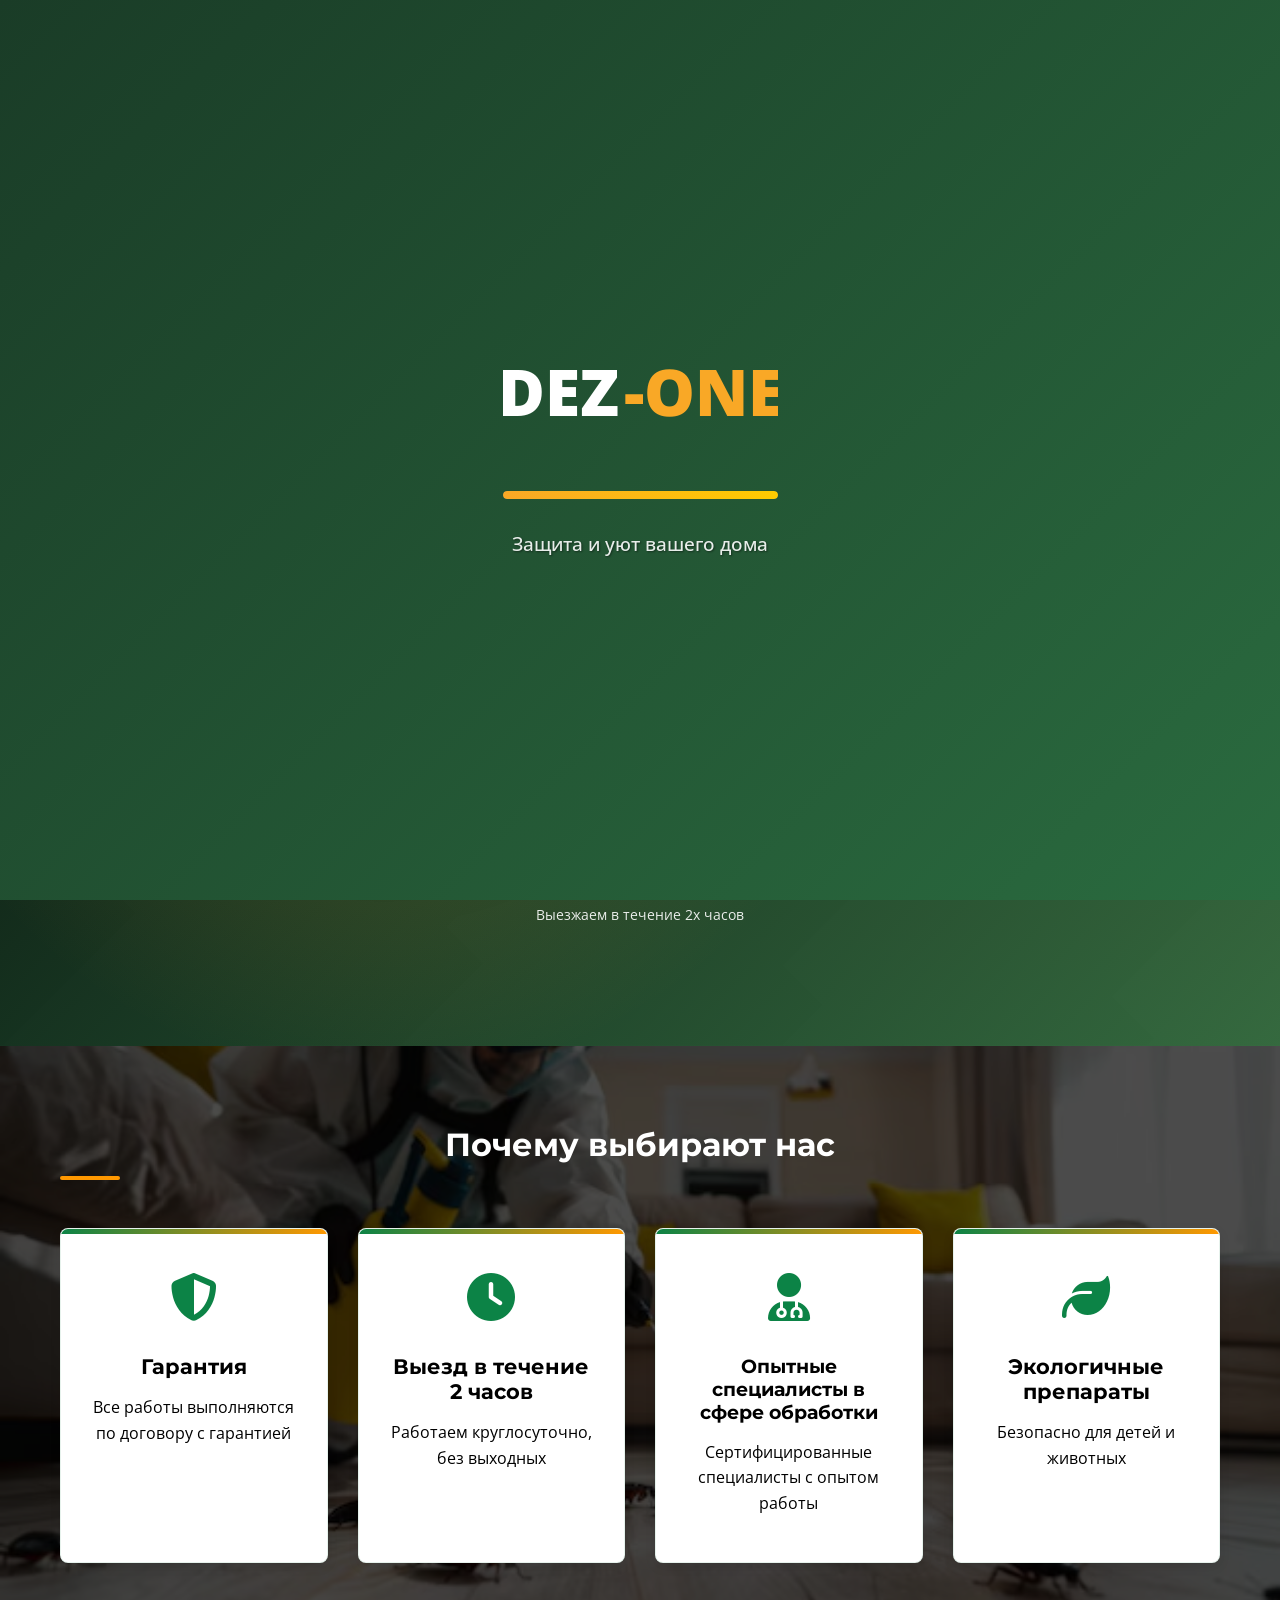
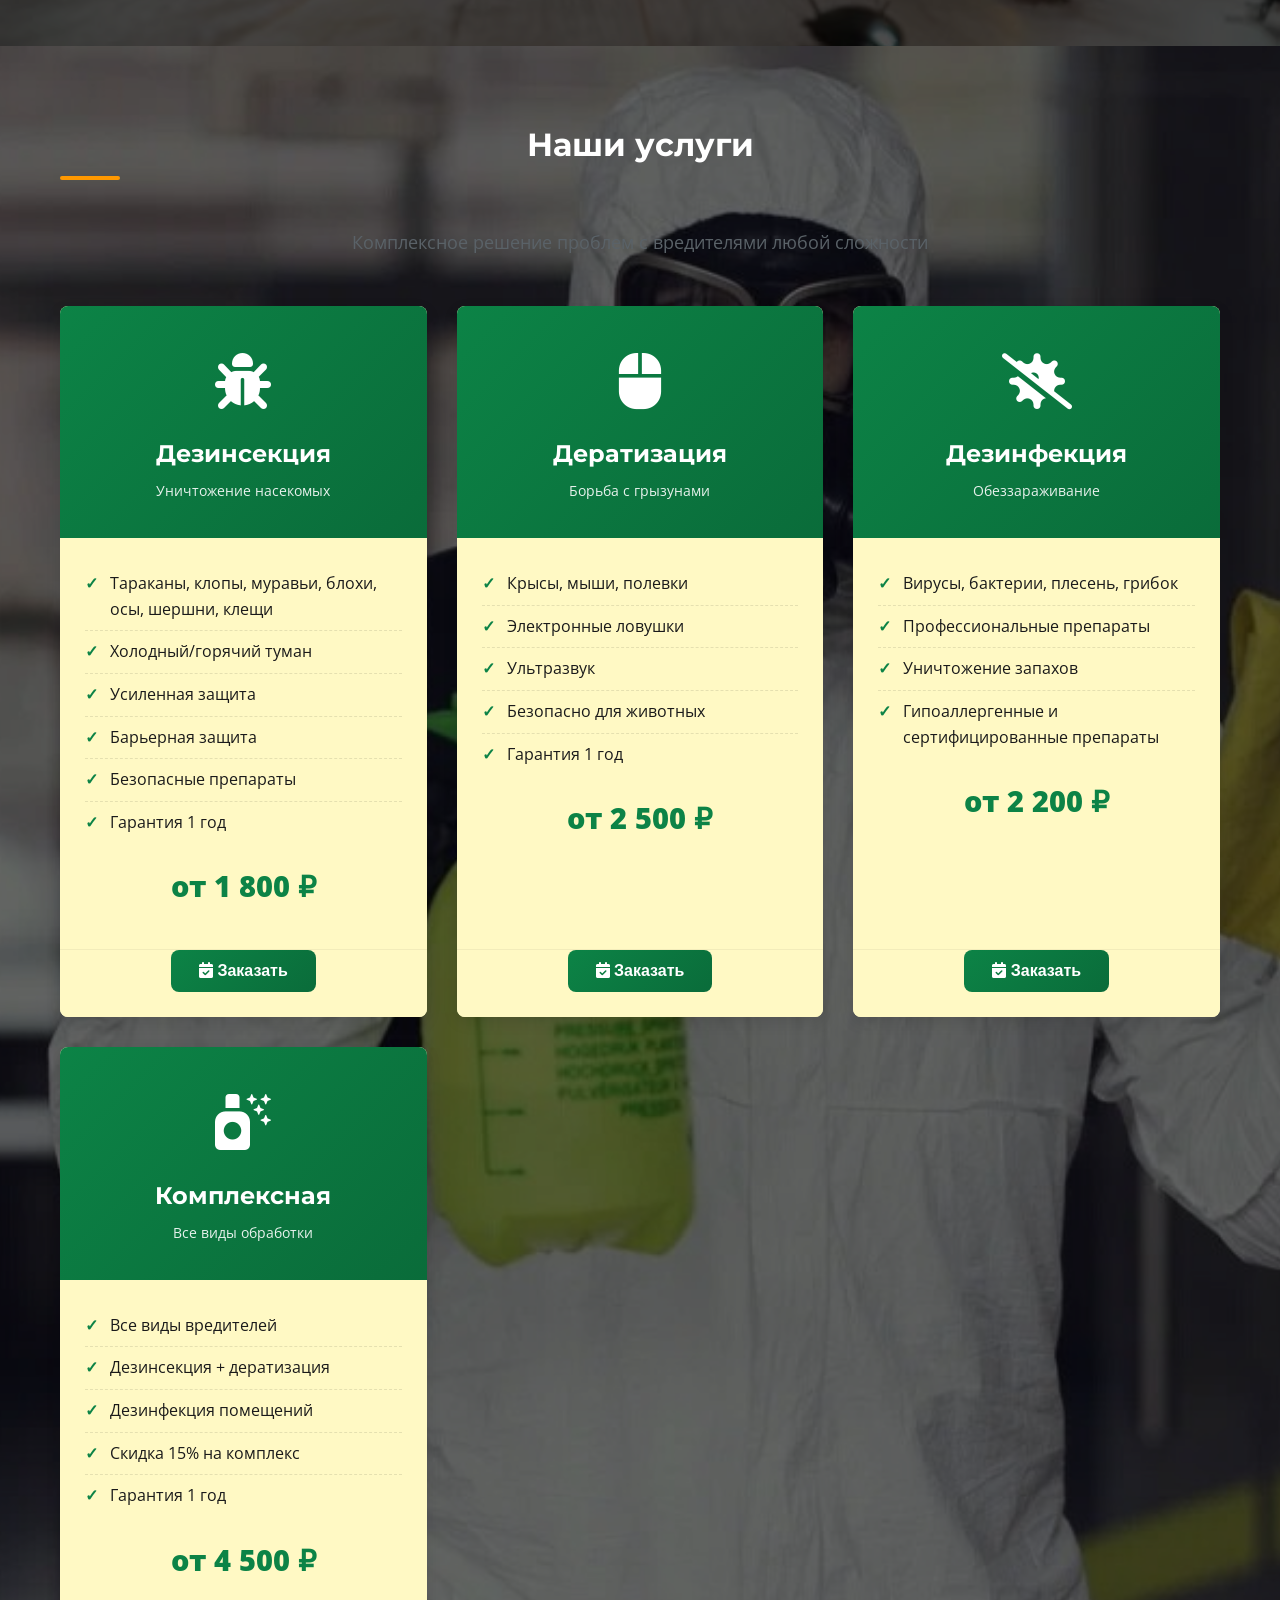
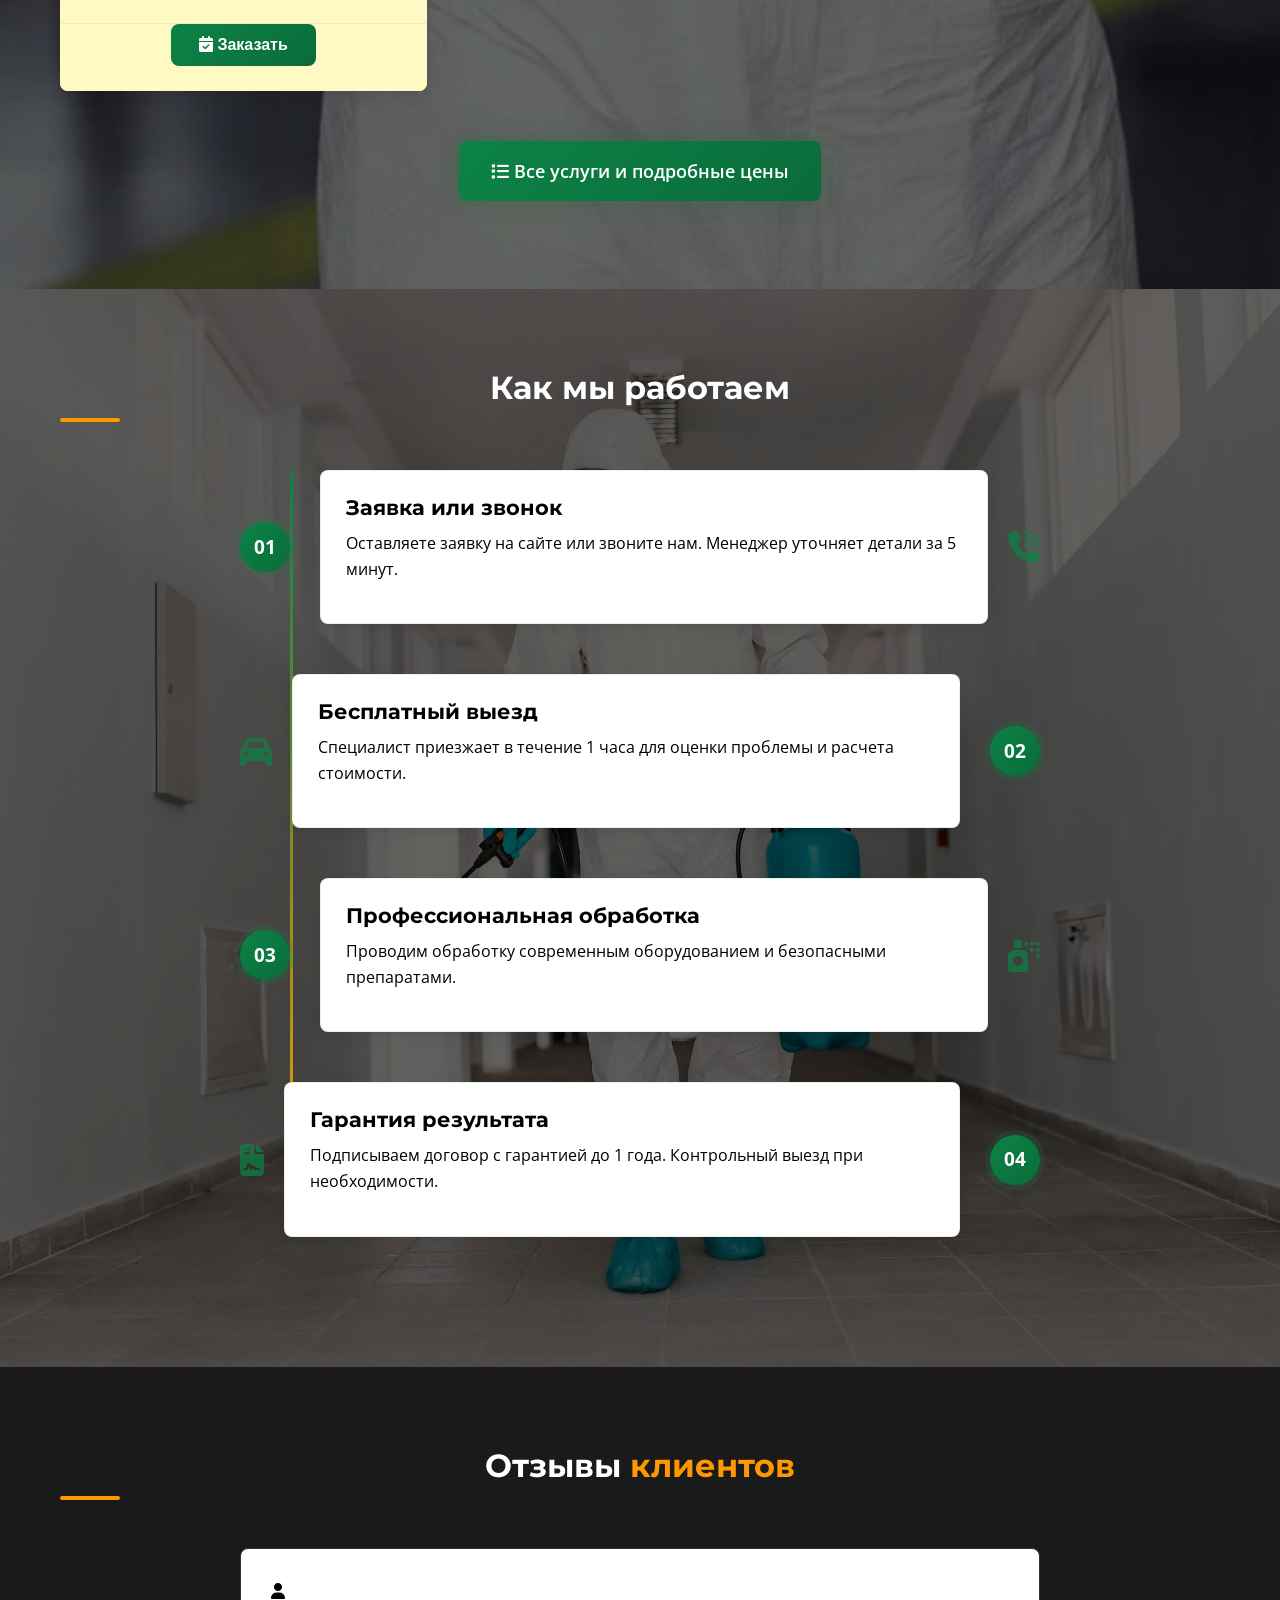
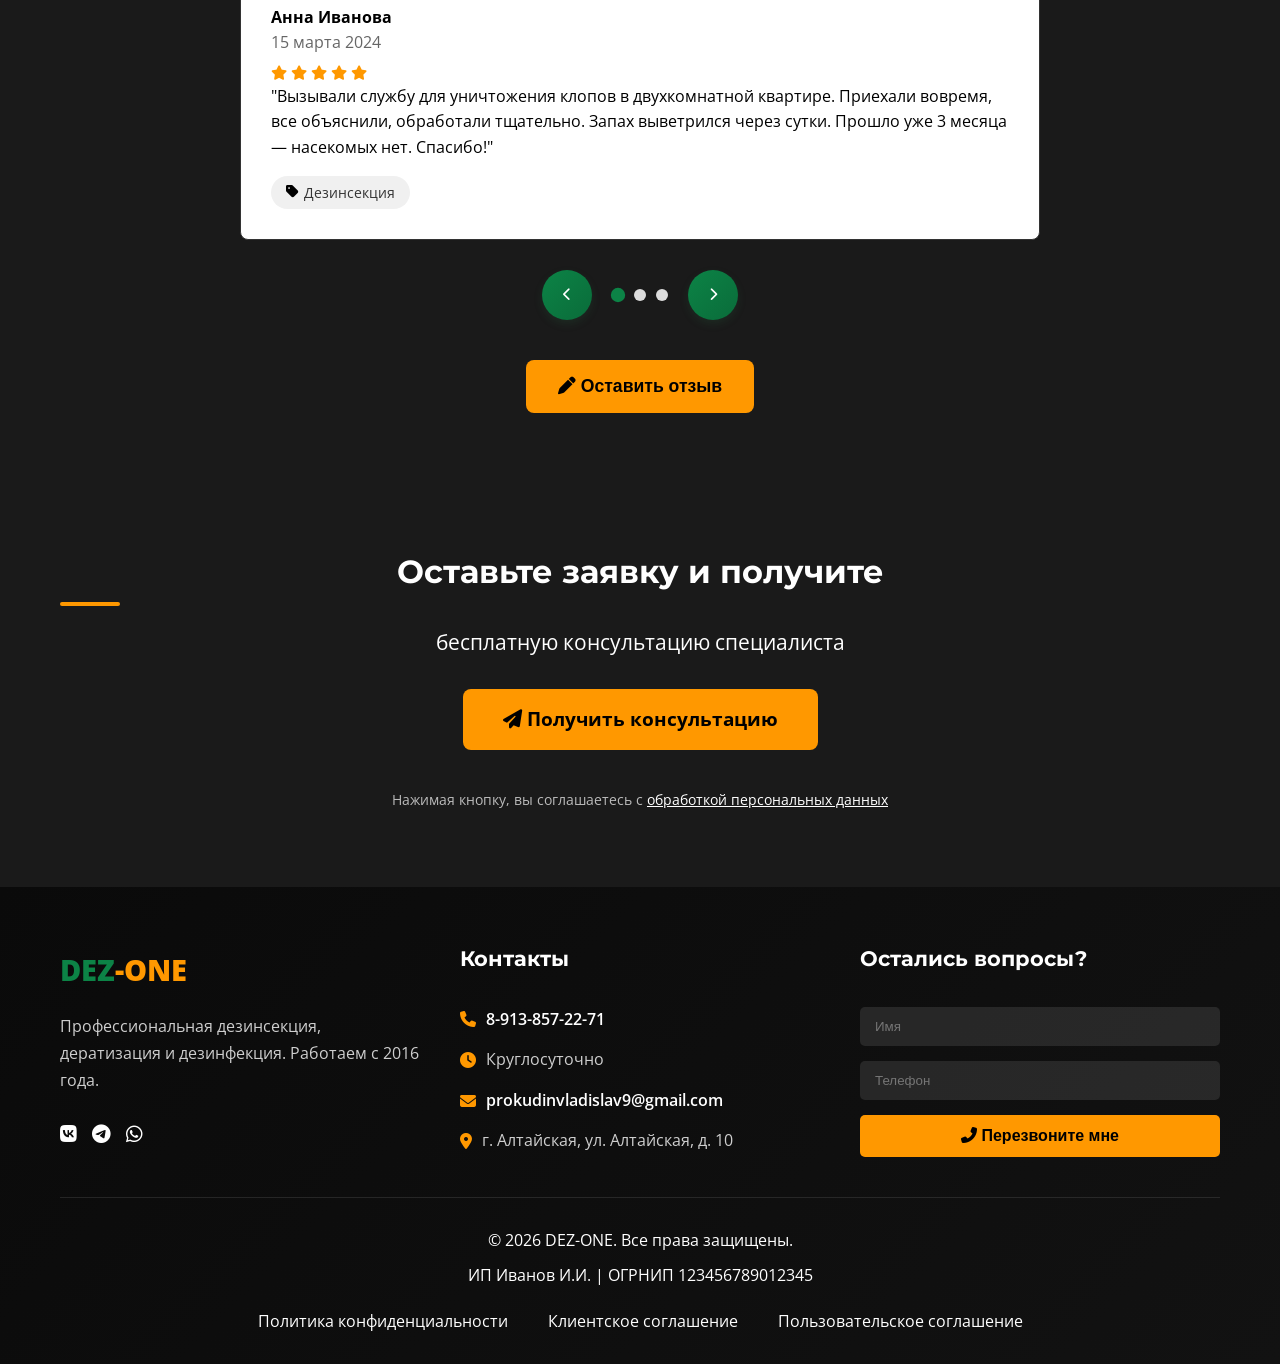
==== commit 6124e26e: "index.html" ====
--- a/index.html
+++ b/index.html
@@ -111,6 +111,40 @@
     </style>
 </head>
 <body>
+
+    <!-- ПРИНУДИТЕЛЬНЫЕ СТИЛИ ДЛЯ МОДАЛЬНЫХ ОКОН -->
+<style>
+    #orderModal .modal__content,
+    #consultModal .modal__content {
+        background: linear-gradient(135deg, #1a1a1a 0%, #2a2a2a 100%) !important;
+    }
+    
+    #orderModal *:not(button):not(.btn),
+    #consultModal *:not(button):not(.btn) {
+        color: #ffffff !important;
+    }
+    
+    #orderModal input,
+    #consultModal input,
+    #orderModal textarea,
+    #consultModal textarea {
+        background-color: #333333 !important;
+        color: #ffffff !important;
+        border-color: #555555 !important;
+    }
+    
+    #orderModal input::placeholder,
+    #consultModal input::placeholder,
+    #orderModal textarea::placeholder,
+    #consultModal textarea::placeholder {
+        color: #aaaaaa !important;
+    }
+    
+    #orderModal .checkbox-text,
+    #consultModal .checkbox-text {
+        color: #ffffff !important;
+    }
+</style>
     <!-- Анимированный фон с паутинкой -->
     <div class="web-background">
         <div class="web-line web-1"></div>
@@ -1206,4 +1240,5 @@
         });
     </script>
 </body>
-</html>+
+</html>
--- a/css/style.css
+++ b/css/style.css
@@ -1091,4 +1091,126 @@
     .stat-number {
         font-size: 1.8rem;
     }
-}+
+}
+
+
+
+/* ===== ИСПРАВЛЕНИЯ ПО ЗАДАНИЮ ===== */
+
+/* 1. МОДАЛЬНЫЕ ОКНА - чёрный фон, белый текст */
+#orderModal .modal__content,
+#consultModal .modal__content {
+    background: linear-gradient(135deg, #1a1a1a 0%, #2a2a2a 100%) !important;
+    color: #ffffff !important;
+}
+
+#orderModal *,
+#consultModal * {
+    color: #ffffff !important;
+}
+
+#orderModal input,
+#consultModal input,
+#orderModal textarea,
+#consultModal textarea,
+#orderModal select,
+#consultModal select {
+    background-color: #333333 !important;
+    color: #ffffff !important;
+    border: 1px solid #555555 !important;
+}
+
+#orderModal input::placeholder,
+#consultModal input::placeholder,
+#orderModal textarea::placeholder,
+#consultModal textarea::placeholder {
+    color: #aaaaaa !important;
+}
+
+#orderModal .checkbox-text,
+#consultModal .checkbox-text,
+#orderModal .form-note,
+#consultModal .form-note {
+    color: #ffffff !important;
+}
+
+#orderModal a,
+#consultModal a {
+    color: #0c8346 !important;
+}
+
+#orderModal .btn--primary,
+#consultModal .btn--primary {
+    background: linear-gradient(135deg, #0c8346 0%, #0a6c3a 100%) !important;
+    color: #ffffff !important;
+}
+
+/* 2. СТРАНИЦА УСЛУГ */
+body.services-page,
+.services-page {
+    background-color: #f8f9fa !important;
+}
+
+.services-page .pricing-card {
+    background: linear-gradient(135deg, #1a1a1a 0%, #2a2a2a 100%) !important;
+    color: #ffffff !important;
+}
+
+.services-page .pricing-card * {
+    color: #ffffff !important;
+}
+
+.services-page .pricing-card h3,
+.services-page .pricing-card .pricing-card__title {
+    color: #ffffff !important;
+}
+
+.services-page .pricing-card .pricing-features li {
+    color: #ffffff !important;
+}
+
+.services-page .pricing-card .pricing-features li:before {
+    color: #ff9800 !important;
+}
+
+.services-page .pricing-details {
+    background: linear-gradient(135deg, #FFF9C4 0%, #FFFDE7 100%) !important;
+    color: #000000 !important;
+}
+
+.services-page .pricing-details * {
+    color: #000000 !important;
+}
+
+.services-page .pricing-details h4 {
+    color: #0c8346 !important;
+}
+
+.services-page .pricing-details li span:last-child {
+    color: #0c8346 !important;
+}
+
+/* 3. СТРАНИЦА ОРГАНИЗАЦИЯМ */
+body.organizations-page,
+.organizations-page {
+    background-color: #f8f9fa !important;
+}
+
+/* Раздел "Документы и сертификаты" - чёрный фон */
+.organizations-page .org-section:has(.org-docs-grid) {
+    background: linear-gradient(135deg, #1a1a1a 0%, #2a2a2a 100%) !important;
+    padding: 60px 0 !important;
+}
+
+.organizations-page .org-section:has(.org-docs-grid) h2 {
+    color: #ffffff !important;
+}
+
+.organizations-page .org-section:has(.org-docs-grid) h2:after {
+    background-color: #ff9800 !important;
+}
+
+.organizations-page .org-section:has(.org-docs-grid) p {
+    color: #ffffff !important;
+}
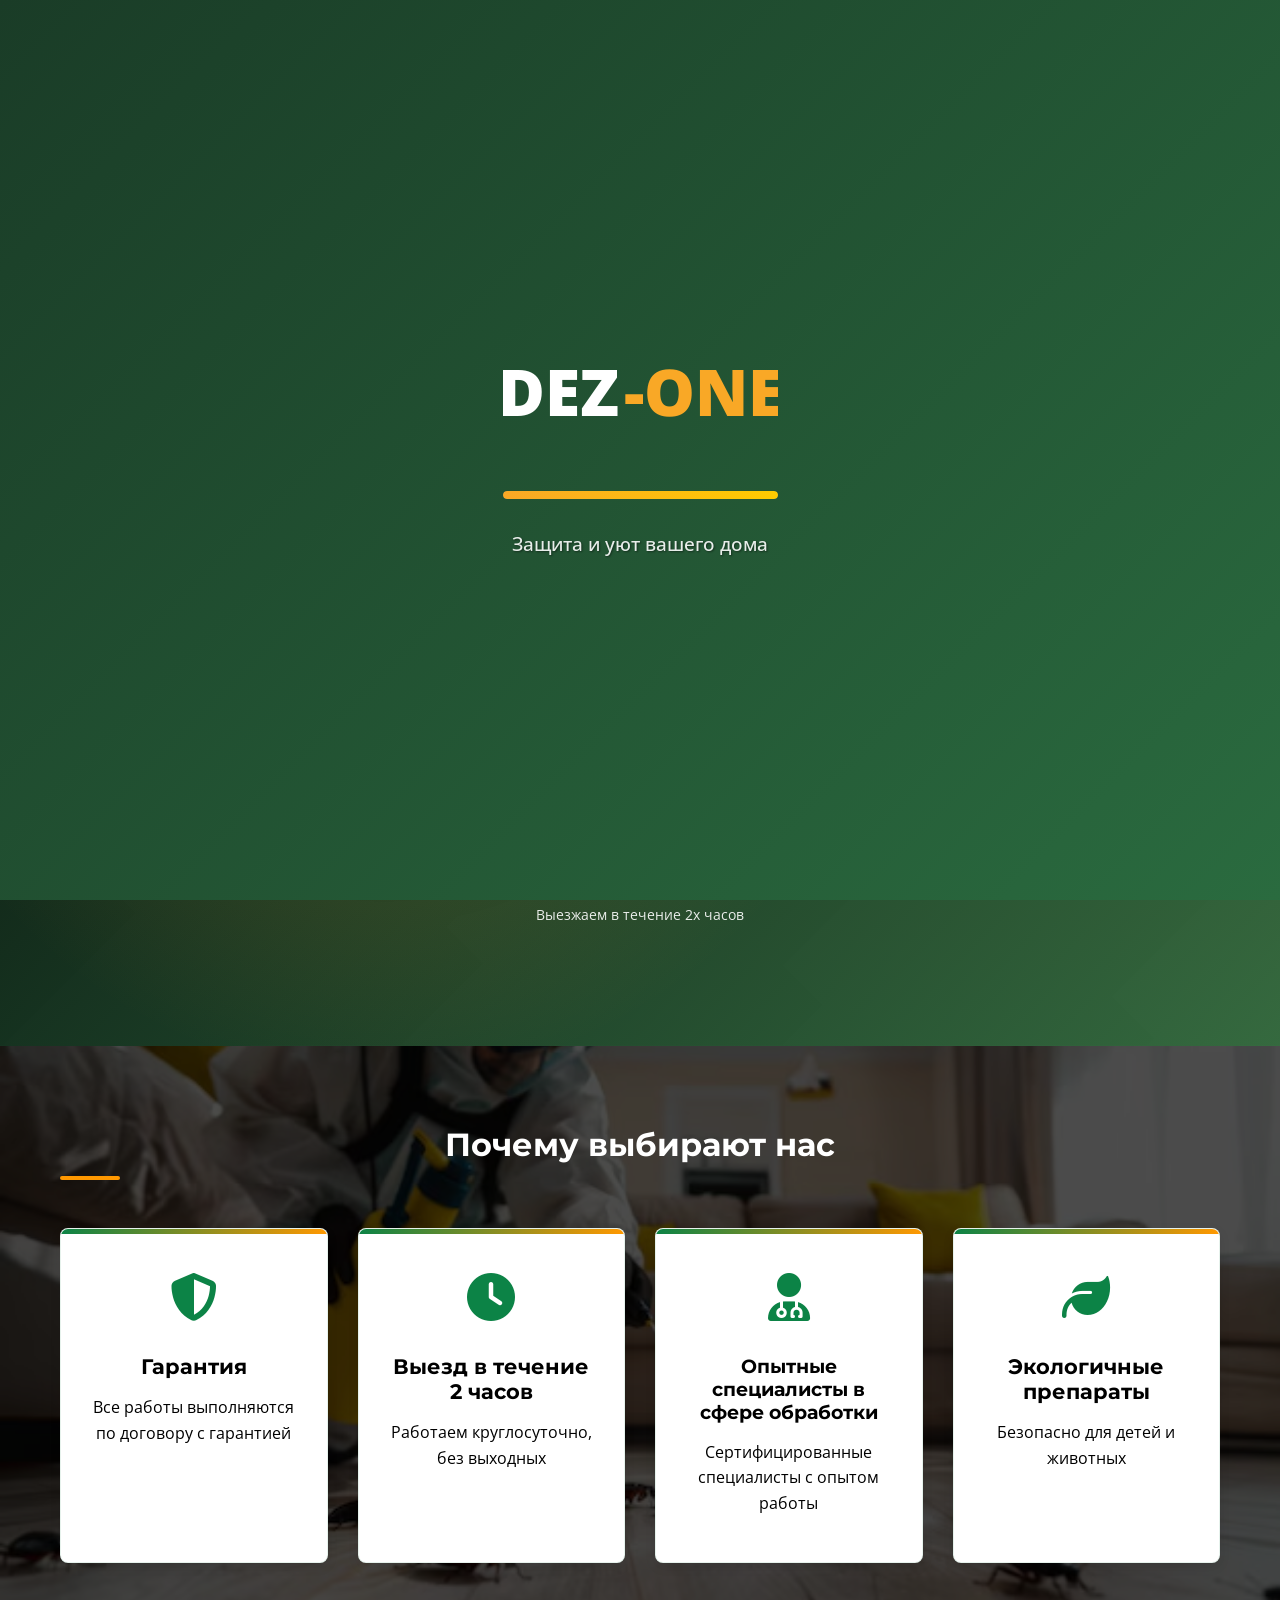
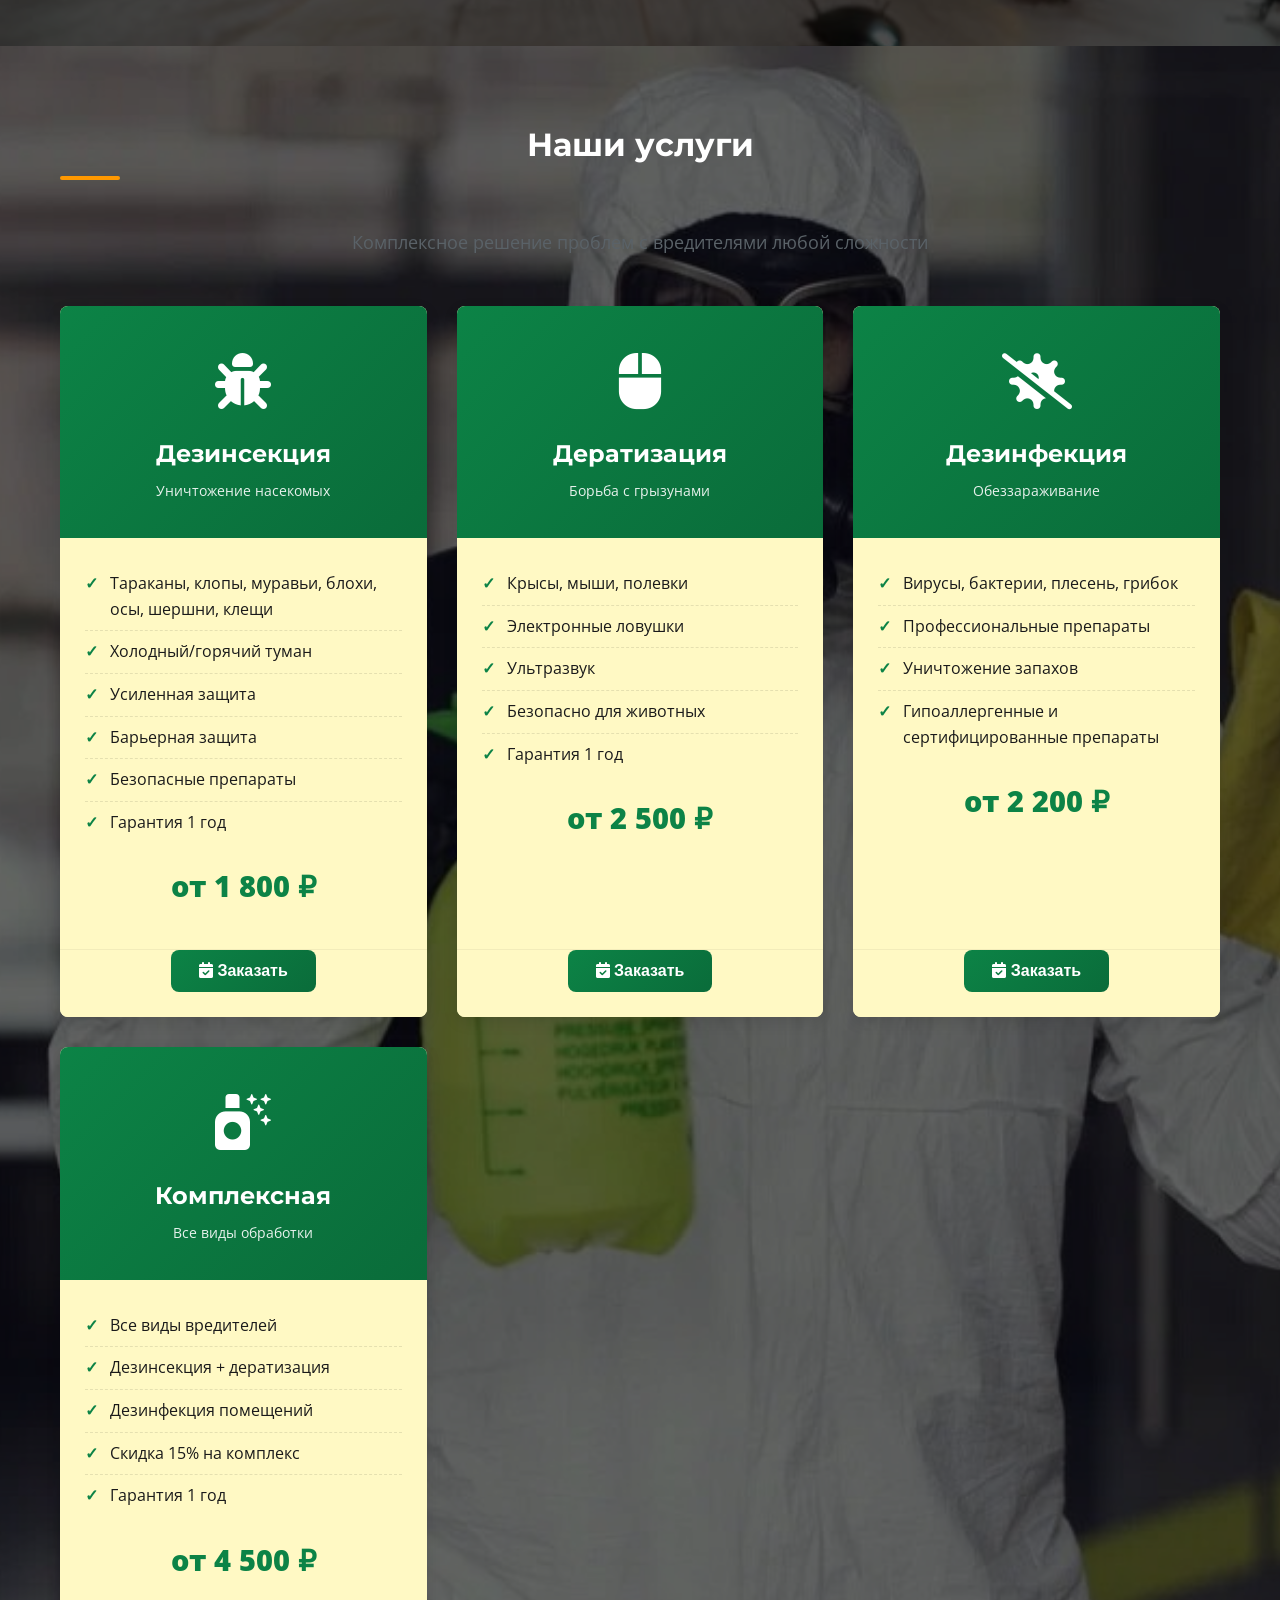
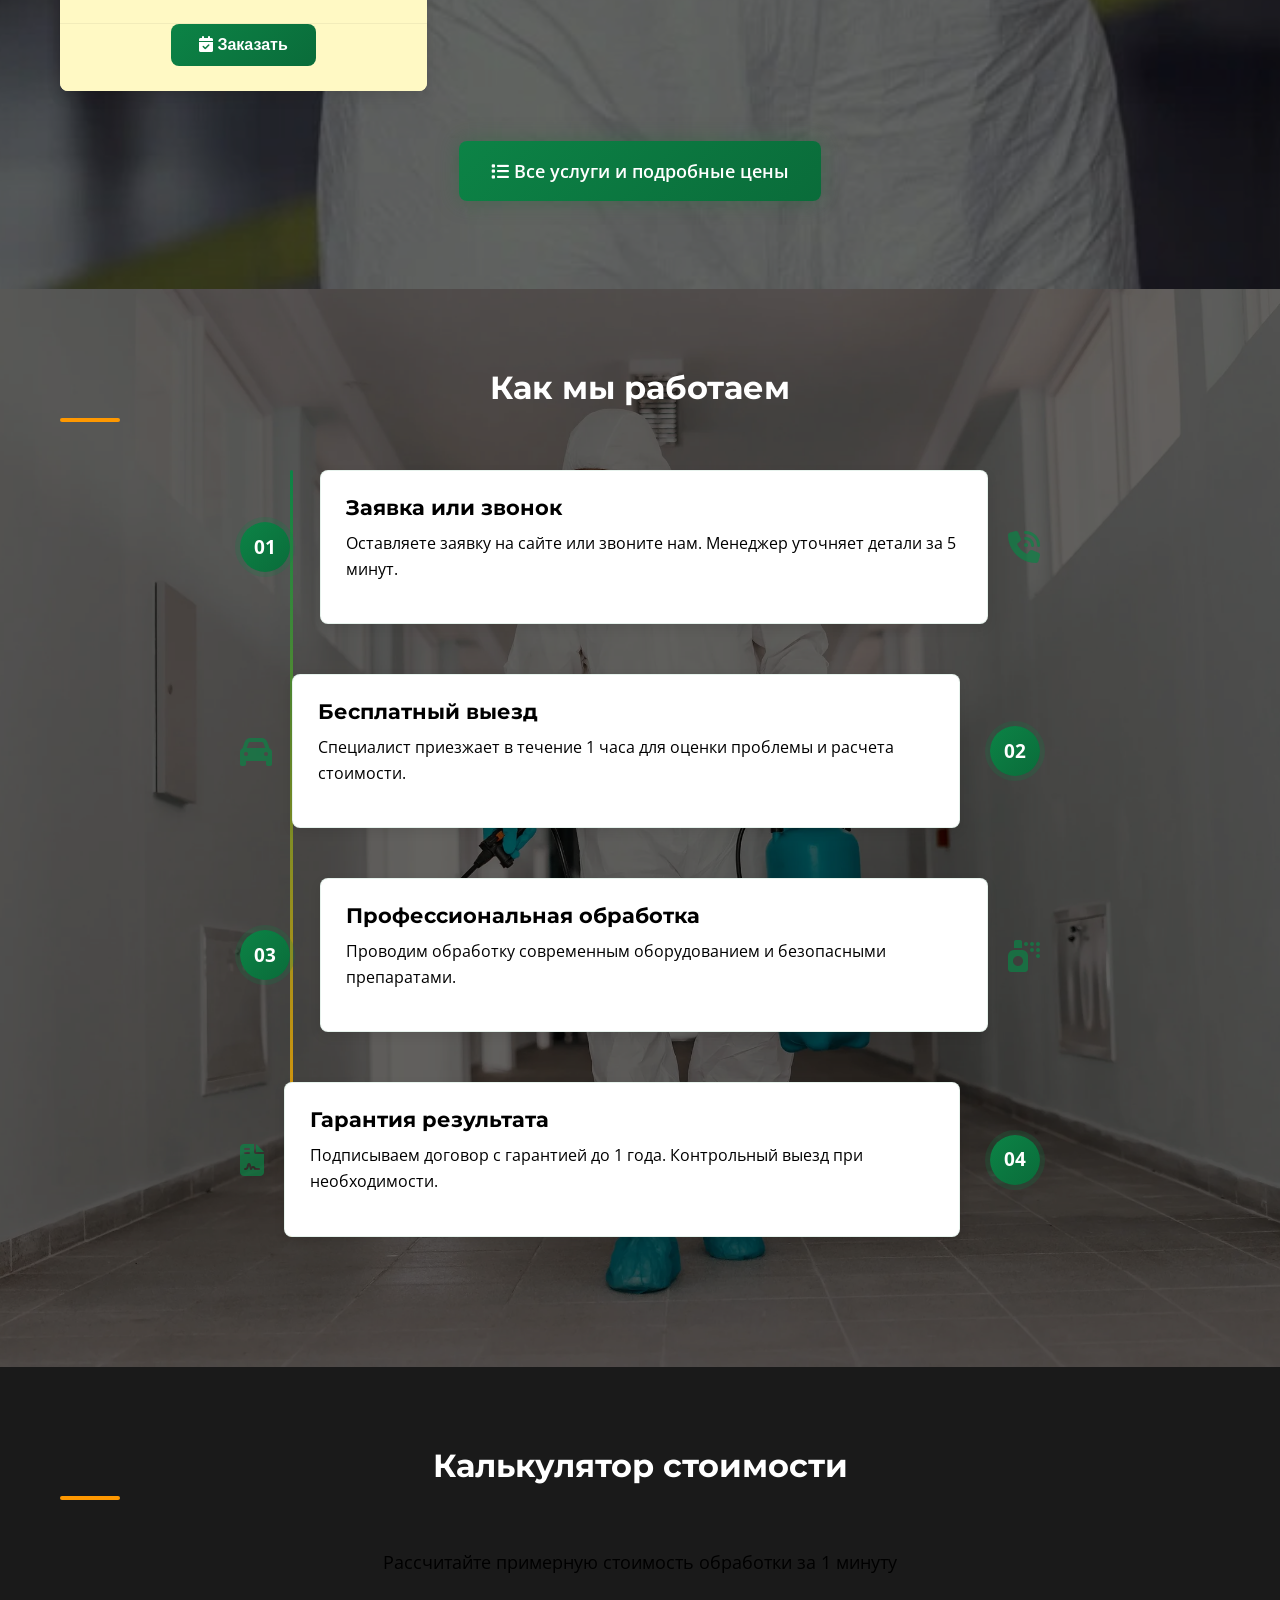
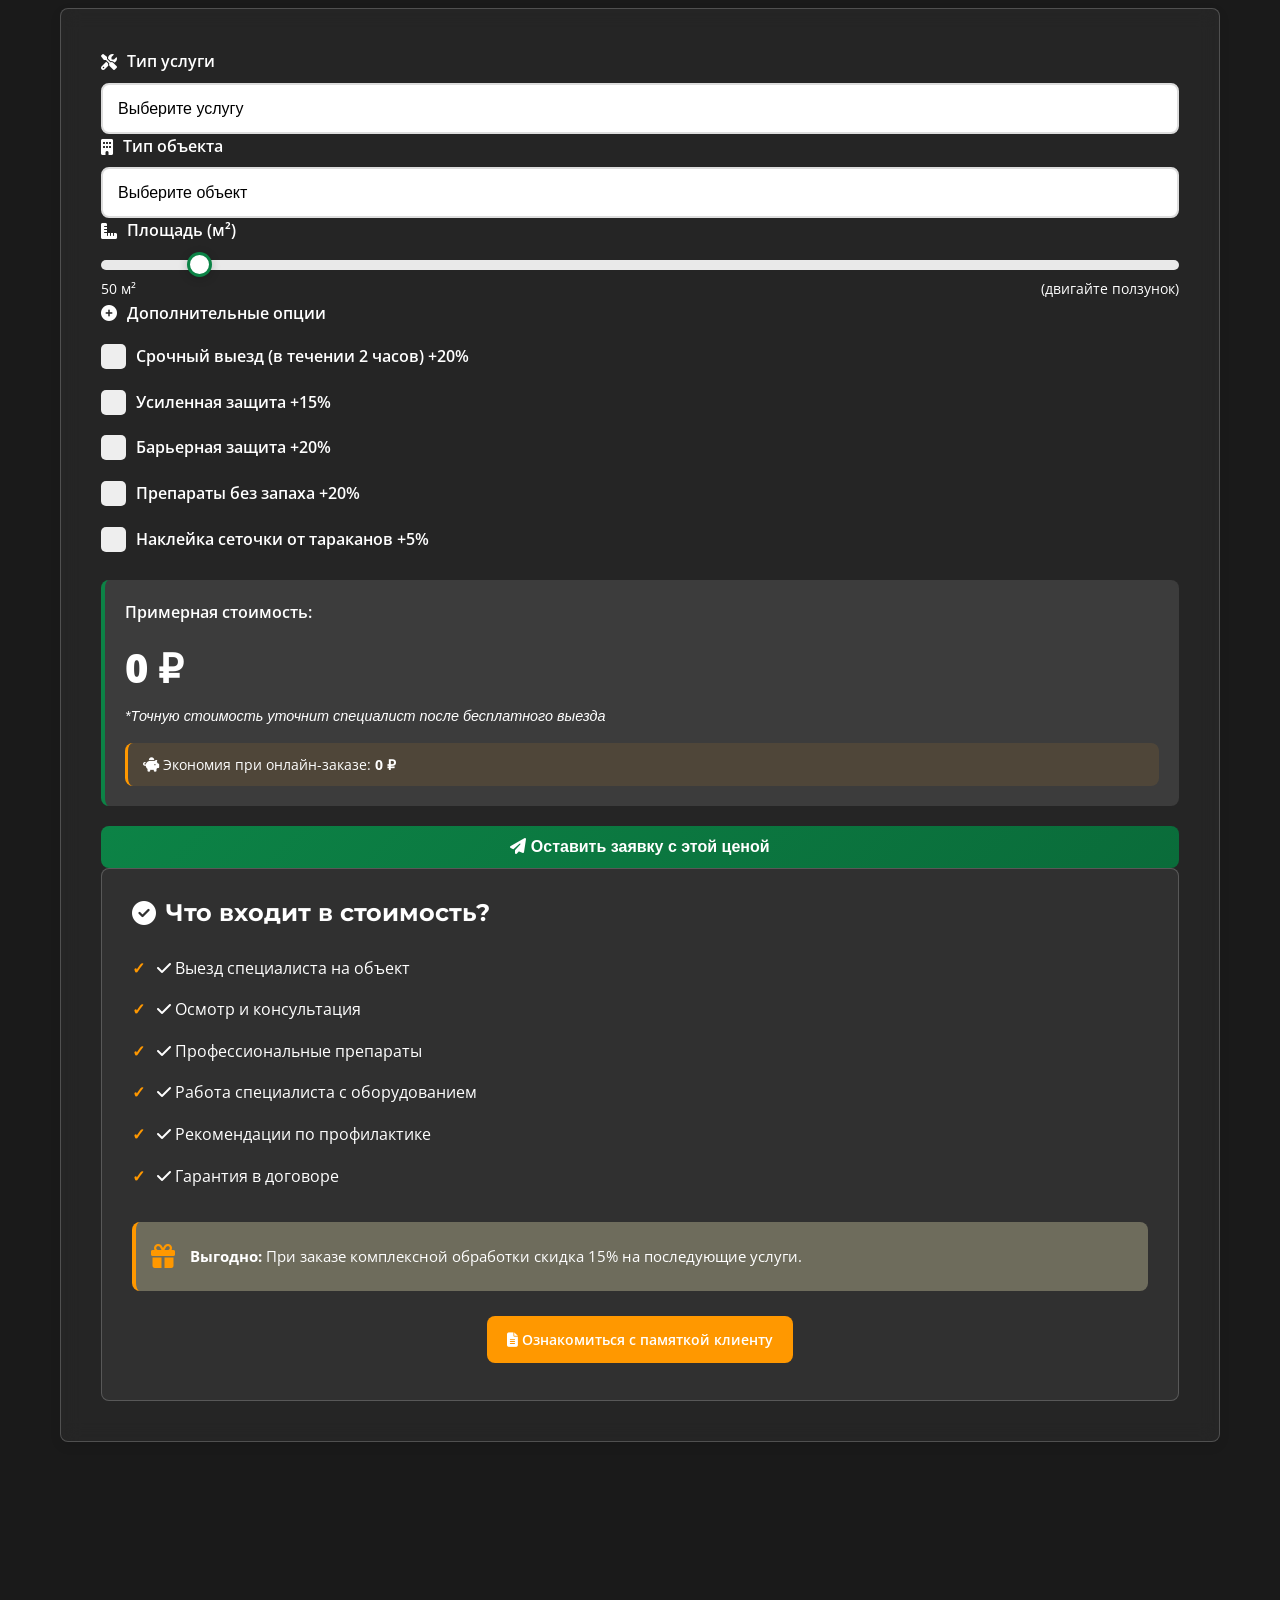
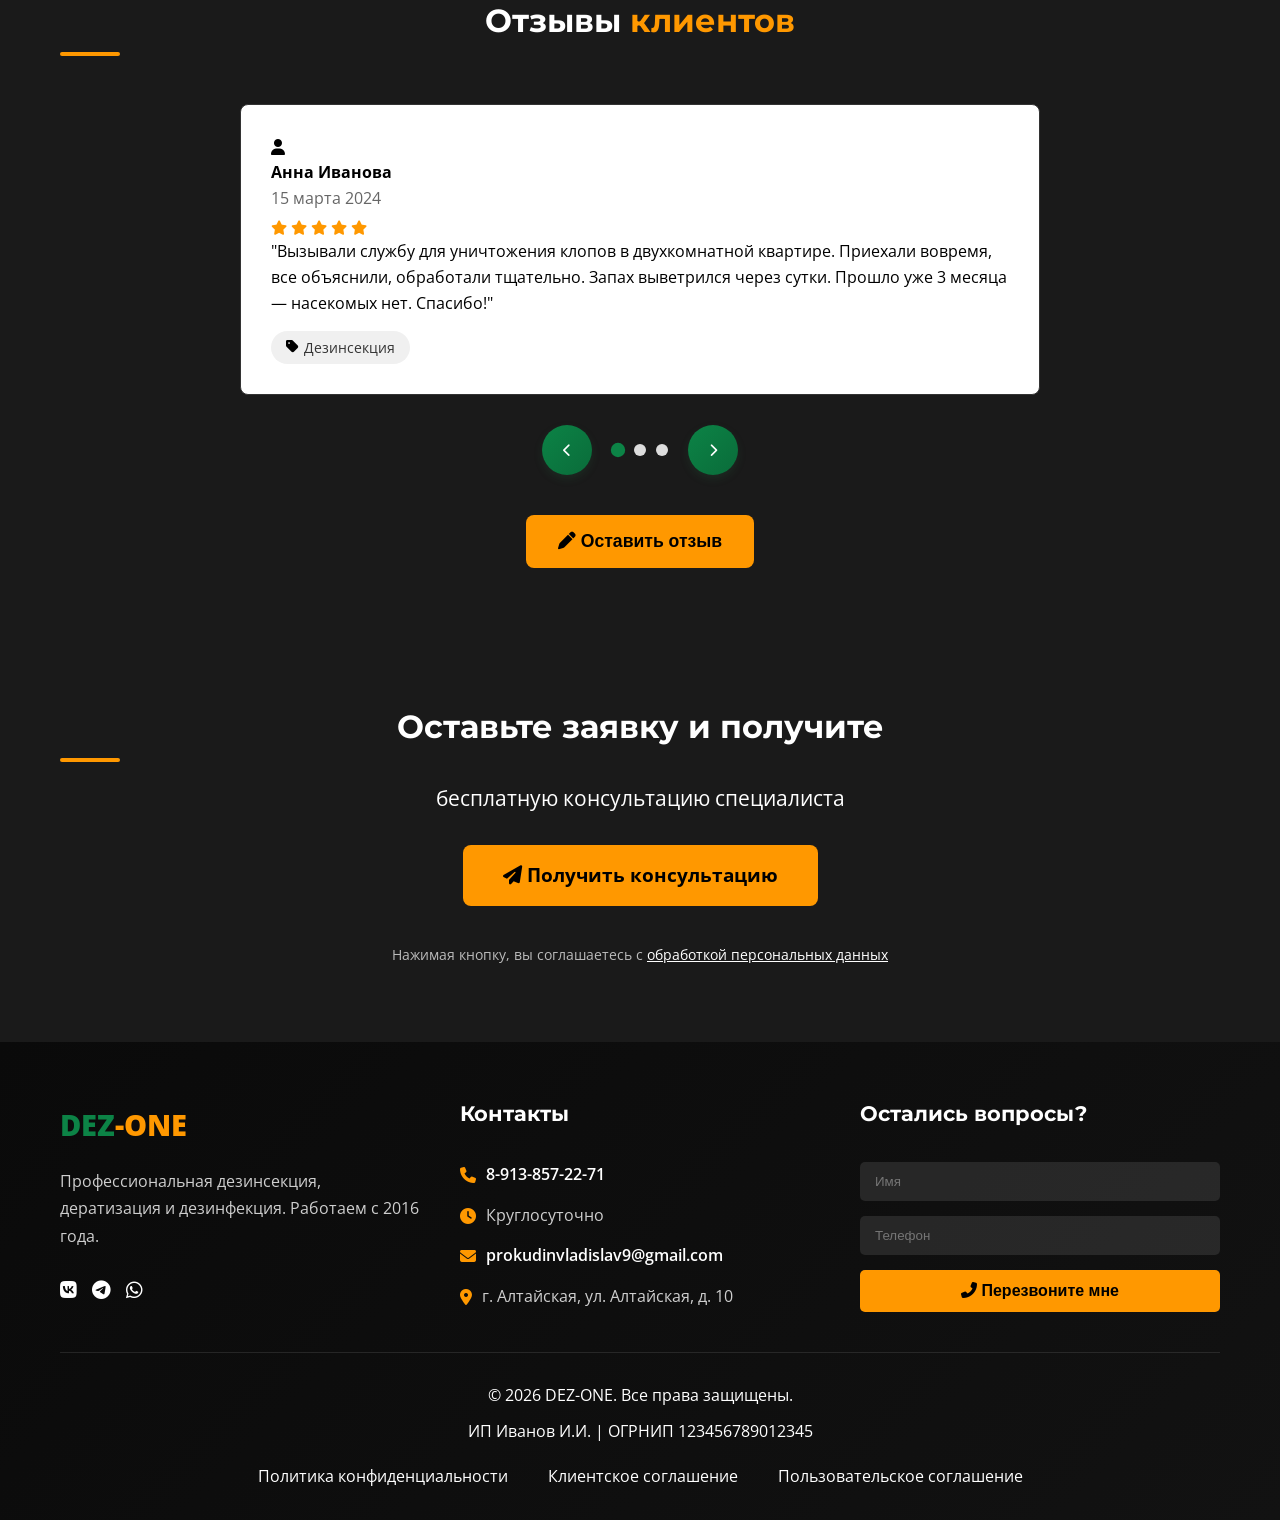
==== commit 3468f41d: "index.html" ====
--- a/index.html
+++ b/index.html
@@ -2,13 +2,14 @@
 <html lang="ru">
 <head>
     <meta charset="UTF-8">
-    <meta name="viewport" content="width=device-width, initial-scale=1.0">
+    <meta name="viewport" content="width=device-width, initial-scale=1.0, maximum-scale=1.0, user-scalable=yes">
+    <meta http-equiv="X-UA-Compatible" content="IE=edge">
     <title>Профессиональная дезинсекция и дератизация | DEZ-ONE</title>
     <meta name="description" content="Уничтожение тараканов, клопов, грызунов. Гарантия 1 год. Работаем 24/7. Бесплатный выезд и осмотр.">
-    <link rel="stylesheet" href="css/style.css?v=2.0">
-    <link rel="stylesheet" href="css/responsive.css?v=2.0">
-    <link rel="stylesheet" href="css/animations.css?v=2.0">
-    <link rel="stylesheet" href="css/web-background.css?v=2.0">
+    <link rel="stylesheet" href="css/style.css?v=5.0">
+    <link rel="stylesheet" href="css/responsive.css?v=5.0">
+    <link rel="stylesheet" href="css/animations.css?v=5.0">
+    <link rel="stylesheet" href="css/web-background.css?v=5.0">
     <link rel="stylesheet" href="https://cdnjs.cloudflare.com/ajax/libs/font-awesome/6.4.0/css/all.min.css">
     <link rel="preconnect" href="https://fonts.googleapis.com">
     <link rel="preconnect" href="https://fonts.gstatic.com" crossorigin>
@@ -111,7 +112,6 @@
     </style>
 </head>
 <body>
-
     <!-- ПРИНУДИТЕЛЬНЫЕ СТИЛИ ДЛЯ МОДАЛЬНЫХ ОКОН -->
 <style>
     #orderModal .modal__content,
@@ -145,6 +145,7 @@
         color: #ffffff !important;
     }
 </style>
+
     <!-- Анимированный фон с паутинкой -->
     <div class="web-background">
         <div class="web-line web-1"></div>
@@ -530,6 +531,134 @@
                     </div>
                     <div class="step-icon">
                         <i class="fas fa-file-contract"></i>
+                    </div>
+                </div>
+            </div>
+        </div>
+    </section>
+
+    <!-- КАЛЬКУЛЯТОР СТОИМОСТИ (ИСПРАВЛЕННЫЙ) -->
+    <section id="calculator" class="calculator">
+        <div class="container">
+            <h2 class="section-title text-center animate-on-scroll" data-animation="fadeInUp">
+                Калькулятор <span class="text-gradient">стоимости</span>
+            </h2>
+            <p class="section-subtitle text-center animate-on-scroll" data-animation="fadeInUp" data-delay="200">
+                Рассчитайте примерную стоимость обработки за 1 минуту
+            </p>
+            
+            <div class="calculator__wrapper">
+                <form id="calculatorForm" class="calculator-form">
+                    <div class="form-group animate-on-scroll" data-animation="fadeInLeft">
+                        <label for="serviceType"><i class="fas fa-tools"></i> Тип услуги</label>
+                        <select id="serviceType" name="serviceType" required class="select-animated" style="color: #000000 !important; background-color: #ffffff !important;">
+                            <option value="" disabled selected style="color: #000000 !important;">Выберите услугу</option>
+                            <option value="disinsection" style="color: #000000 !important;">Дезинсекция</option>
+                            <option value="deratization" style="color: #000000 !important;">Дератизация</option>
+                            <option value="cockroach" style="color: #000000 !important;">Уничтожение тараканов</option>
+                            <option value="bedbug" style="color: #000000 !important;">Уничтожение клопов</option>
+                            <option value="rodent" style="color: #000000 !important;">Уничтожение грызунов</option>
+                            <option value="disinfection" style="color: #000000 !important;">Дезинфекция помещений</option>
+                            <option value="complex" style="color: #000000 !important;">Комплексная обработка</option>
+                            <option value="acaricidal" style="color: #000000 !important;">Акарицидная обработка</option>
+                            <option value="demercurization" style="color: #000000 !important;">Демиркуризация</option>
+                            <option value="odor_removal" style="color: #000000 !important;">Уничтожение запахов</option>
+                            <option value="cleaning" style="color: #000000 !important;">Клининговые услуги</option>
+                        </select>
+                    </div>
+                    
+                    <div class="form-group animate-on-scroll" data-animation="fadeInLeft" data-delay="100">
+                        <label for="propertyType"><i class="fas fa-building"></i> Тип объекта</label>
+                        <select id="propertyType" name="propertyType" required class="select-animated" style="color: #000000 !important; background-color: #ffffff !important;">
+                            <option value="" disabled selected style="color: #000000 !important;">Выберите объект</option>
+                            <option value="flat" style="color: #000000 !important;">Квартира</option>
+                            <option value="house" style="color: #000000 !important;">Частный дом</option>
+                            <option value="office" style="color: #000000 !important;">Офис</option>
+                            <option value="cafe" style="color: #000000 !important;">Кафе/ресторан</option>
+                            <option value="warehouse" style="color: #000000 !important;">Склад/производство</option>
+                        </select>
+                    </div>
+                    
+                    <div class="form-group animate-on-scroll" data-animation="fadeInLeft" data-delay="200">
+                        <label for="area"><i class="fas fa-ruler-combined"></i> Площадь (м²)</label>
+                        <div class="range-container">
+                            <input type="range" id="area" name="area" min="10" max="500" value="50" step="10" class="range-slider">
+                            <div class="range-value">
+                                <span id="areaValue">50 м²</span>
+                                <span class="range-hint">(двигайте ползунок)</span>
+                            </div>
+                        </div>
+                    </div>
+                    
+                    <div class="form-group animate-on-scroll" data-animation="fadeInLeft" data-delay="300">
+                        <label><i class="fas fa-plus-circle"></i> Дополнительные опции</label>
+                        <div class="checkbox-group">
+                            <label class="checkbox checkbox-modern">
+                                <input type="checkbox" name="options" value="urgent">
+                                <span class="checkmark"></span>
+                                <span class="checkbox-text">Срочный выезд (в течении 2 часов) +20%</span>
+                            </label>
+                            <label class="checkbox checkbox-modern">
+                                <input type="checkbox" name="options" value="strengthened">
+                                <span class="checkmark"></span>
+                                <span class="checkbox-text">Усиленная защита +15%</span>
+                            </label>
+                            <label class="checkbox checkbox-modern">
+                                <input type="checkbox" name="options" value="barrier">
+                                <span class="checkmark"></span>
+                                <span class="checkbox-text">Барьерная защита +20%</span>
+                            </label>
+                            <label class="checkbox checkbox-modern">
+                                <input type="checkbox" name="options" value="odorless">
+                                <span class="checkmark"></span>
+                                <span class="checkbox-text">Препараты без запаха +20%</span>
+                            </label>
+                            <label class="checkbox checkbox-modern">
+                                <input type="checkbox" name="options" value="sticker">
+                                <span class="checkmark"></span>
+                                <span class="checkbox-text">Наклейка сеточки от тараканов +5%</span>
+                            </label>
+                        </div>
+                    </div>
+                    
+                    <div class="calculator__result animate-on-scroll" data-animation="zoomIn">
+                        <div class="result-label">Примерная стоимость:</div>
+                        <div class="result-price" id="totalPrice">2 500 ₽</div>
+                        <div class="result-note">*Точную стоимость уточнит специалист после бесплатного выезда</div>
+                        <div class="result-savings">
+                            <i class="fas fa-piggy-bank"></i> Экономия при онлайн-заказе: <span class="savings-amount">300 ₽</span>
+                        </div>
+                    </div>
+                    
+                    <button type="submit" class="btn btn--primary btn--block btn-pulse animate-on-scroll" data-animation="fadeInUp">
+                        <i class="fas fa-paper-plane"></i> Оставить заявку с этой ценой
+                    </button>
+                </form>
+                
+                <div class="calculator__info animate-on-scroll" data-animation="fadeInRight">
+                    <h3 class="info-title"><i class="fas fa-check-circle"></i> Что входит в стоимость?</h3>
+                    <ul class="info-list">
+                        <li><i class="fas fa-check"></i> Выезд специалиста на объект</li>
+                        <li><i class="fas fa-check"></i> Осмотр и консультация</li>
+                        <li><i class="fas fa-check"></i> Профессиональные препараты</li>
+                        <li><i class="fas fa-check"></i> Работа специалиста с оборудованием</li>
+                        <li><i class="fas fa-check"></i> Рекомендации по профилактике</li>
+                        <li><i class="fas fa-check"></i> Гарантия в договоре</li>
+                    </ul>
+                    
+                    <div class="info-tip">
+                        <div class="tip-icon">
+                            <i class="fas fa-gift"></i>
+                        </div>
+                        <div class="tip-content">
+                            <strong>Выгодно:</strong> При заказе комплексной обработки скидка 15% на последующие услуги.
+                        </div>
+                    </div>
+                    
+                    <div style="margin-top: 25px; text-align: center;">
+                        <a href="client-memo.html" class="btn btn--secondary" style="display: inline-block; padding: 12px 20px; font-size: 0.9rem; background: #ff9800; color: #000000;">
+                            <i class="fas fa-file-alt"></i> Ознакомиться с памяткой клиенту
+                        </a>
                     </div>
                 </div>
             </div>
@@ -1239,6 +1368,6 @@
             });
         });
     </script>
+    <script src="js/data-loader.js?v=1.0"></script>
 </body>
-
 </html>
--- a/css/style.css
+++ b/css/style.css
@@ -1095,7 +1095,6 @@
 }
 
 
-
 /* ===== ИСПРАВЛЕНИЯ ПО ЗАДАНИЮ ===== */
 
 /* 1. МОДАЛЬНЫЕ ОКНА - чёрный фон, белый текст */
@@ -1152,6 +1151,7 @@
     background-color: #f8f9fa !important;
 }
 
+/* Основные карточки услуг - чёрные */
 .services-page .pricing-card {
     background: linear-gradient(135deg, #1a1a1a 0%, #2a2a2a 100%) !important;
     color: #ffffff !important;
@@ -1189,6 +1189,60 @@
 
 .services-page .pricing-details li span:last-child {
     color: #0c8346 !important;
+}
+
+/* Виджеты "Акарицидная обработка" и "Демиркуризация" - чёрные */
+.services-page .additional-service-card {
+    background: linear-gradient(135deg, #1a1a1a 0%, #2a2a2a 100%) !important;
+    color: #ffffff !important;
+}
+
+.services-page .additional-service-card * {
+    color: #ffffff !important;
+}
+
+.services-page .additional-service-card .pricing-card__header {
+    background: linear-gradient(135deg, #0c8346 0%, #0a6c3a 100%) !important;
+}
+
+.services-page .additional-service-card .pricing-card__header h3,
+.services-page .additional-service-card .pricing-card__header .pricing-card__price,
+.services-page .additional-service-card .pricing-card__header .pricing-card__period {
+    color: #ffffff !important;
+}
+
+.services-page .additional-service-card .pricing-features li:before {
+    color: #ff9800 !important;
+}
+
+.services-page .additional-service-card .pricing-details {
+    background: linear-gradient(135deg, #FFF9C4 0%, #FFFDE7 100%) !important;
+}
+
+.services-page .additional-service-card .pricing-details * {
+    color: #000000 !important;
+}
+
+.services-page .additional-service-card .pricing-details h4 {
+    color: #0c8346 !important;
+}
+
+/* Раздел "Наши гарантии" - карточки чёрные */
+.services-page .guarantee-item {
+    background: linear-gradient(135deg, #1a1a1a 0%, #2a2a2a 100%) !important;
+    color: #ffffff !important;
+}
+
+.services-page .guarantee-item * {
+    color: #ffffff !important;
+}
+
+.services-page .guarantee-item h3 {
+    color: #ffffff !important;
+}
+
+.services-page .guarantee-item .guarantee-icon {
+    color: #ff9800 !important;
 }
 
 /* 3. СТРАНИЦА ОРГАНИЗАЦИЯМ */
@@ -1197,10 +1251,19 @@
     background-color: #f8f9fa !important;
 }
 
-/* Раздел "Документы и сертификаты" - чёрный фон */
+/* Шапка страницы - оставляем как есть (не трогаем) */
+.organizations-page .org-page-header {
+    /* стили не меняем */
+}
+
+/* Все секции на странице организациям - серый фон */
+.organizations-page .org-section {
+    background-color: #f8f9fa !important;
+}
+
+/* КРОМЕ раздела "Документы и сертификаты" - он остаётся чёрным */
 .organizations-page .org-section:has(.org-docs-grid) {
     background: linear-gradient(135deg, #1a1a1a 0%, #2a2a2a 100%) !important;
-    padding: 60px 0 !important;
 }
 
 .organizations-page .org-section:has(.org-docs-grid) h2 {
@@ -1214,3 +1277,29 @@
 .organizations-page .org-section:has(.org-docs-grid) p {
     color: #ffffff !important;
 }
+
+/* Карточки на странице организациям остаются белыми */
+.organizations-page .org-feature-card,
+.organizations-page .org-widget,
+.organizations-page .org-advantage-item,
+.organizations-page .org-doc-item {
+    background-color: #ffffff !important;
+}
+
+/* Текст в карточках - чёрный */
+.organizations-page .org-feature-card *,
+.organizations-page .org-widget *,
+.organizations-page .org-advantage-item *,
+.organizations-page .org-doc-item * {
+    color: #000000 !important;
+}
+
+.organizations-page .org-widget .org-widget-body li {
+    color: #000000 !important;
+}
+
+.organizations-page .org-widget .org-widget-header h3,
+.organizations-page .org-widget .org-widget-header i {
+    color: #ffffff !important;
+}
+
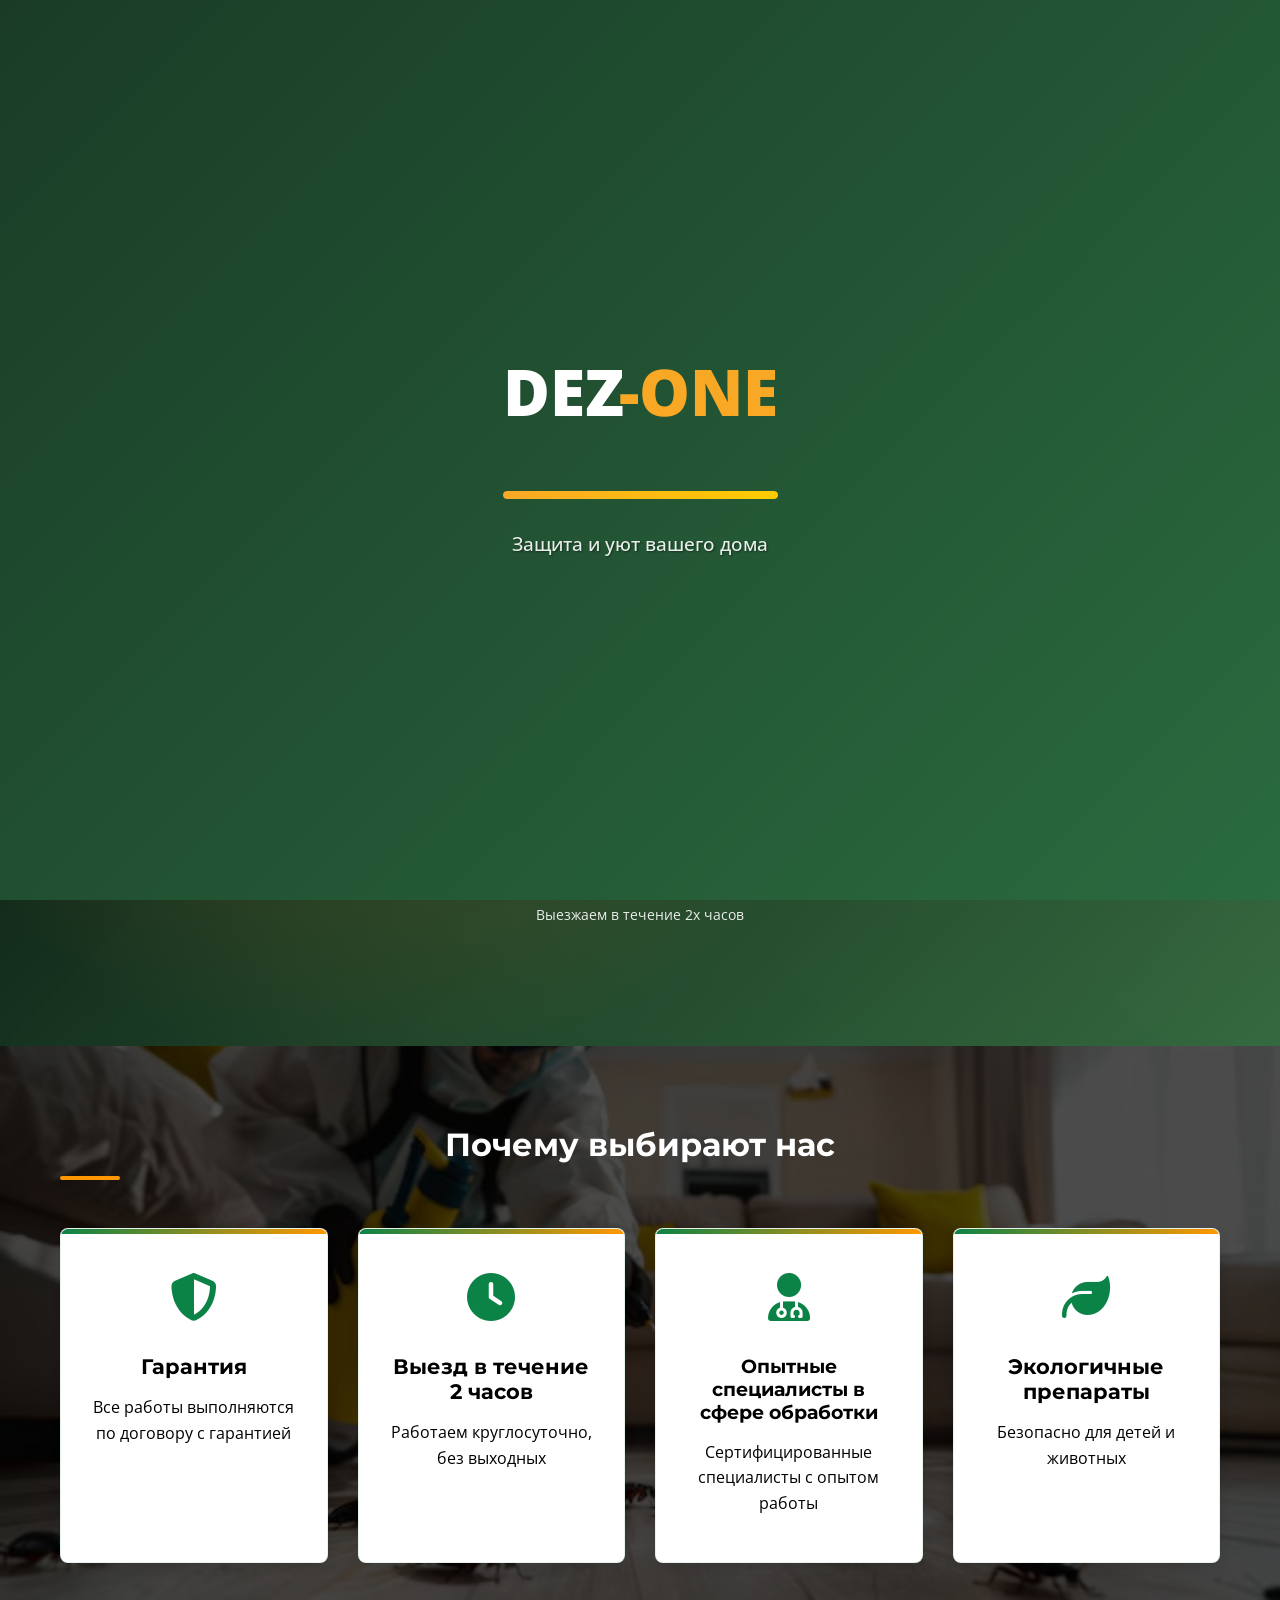
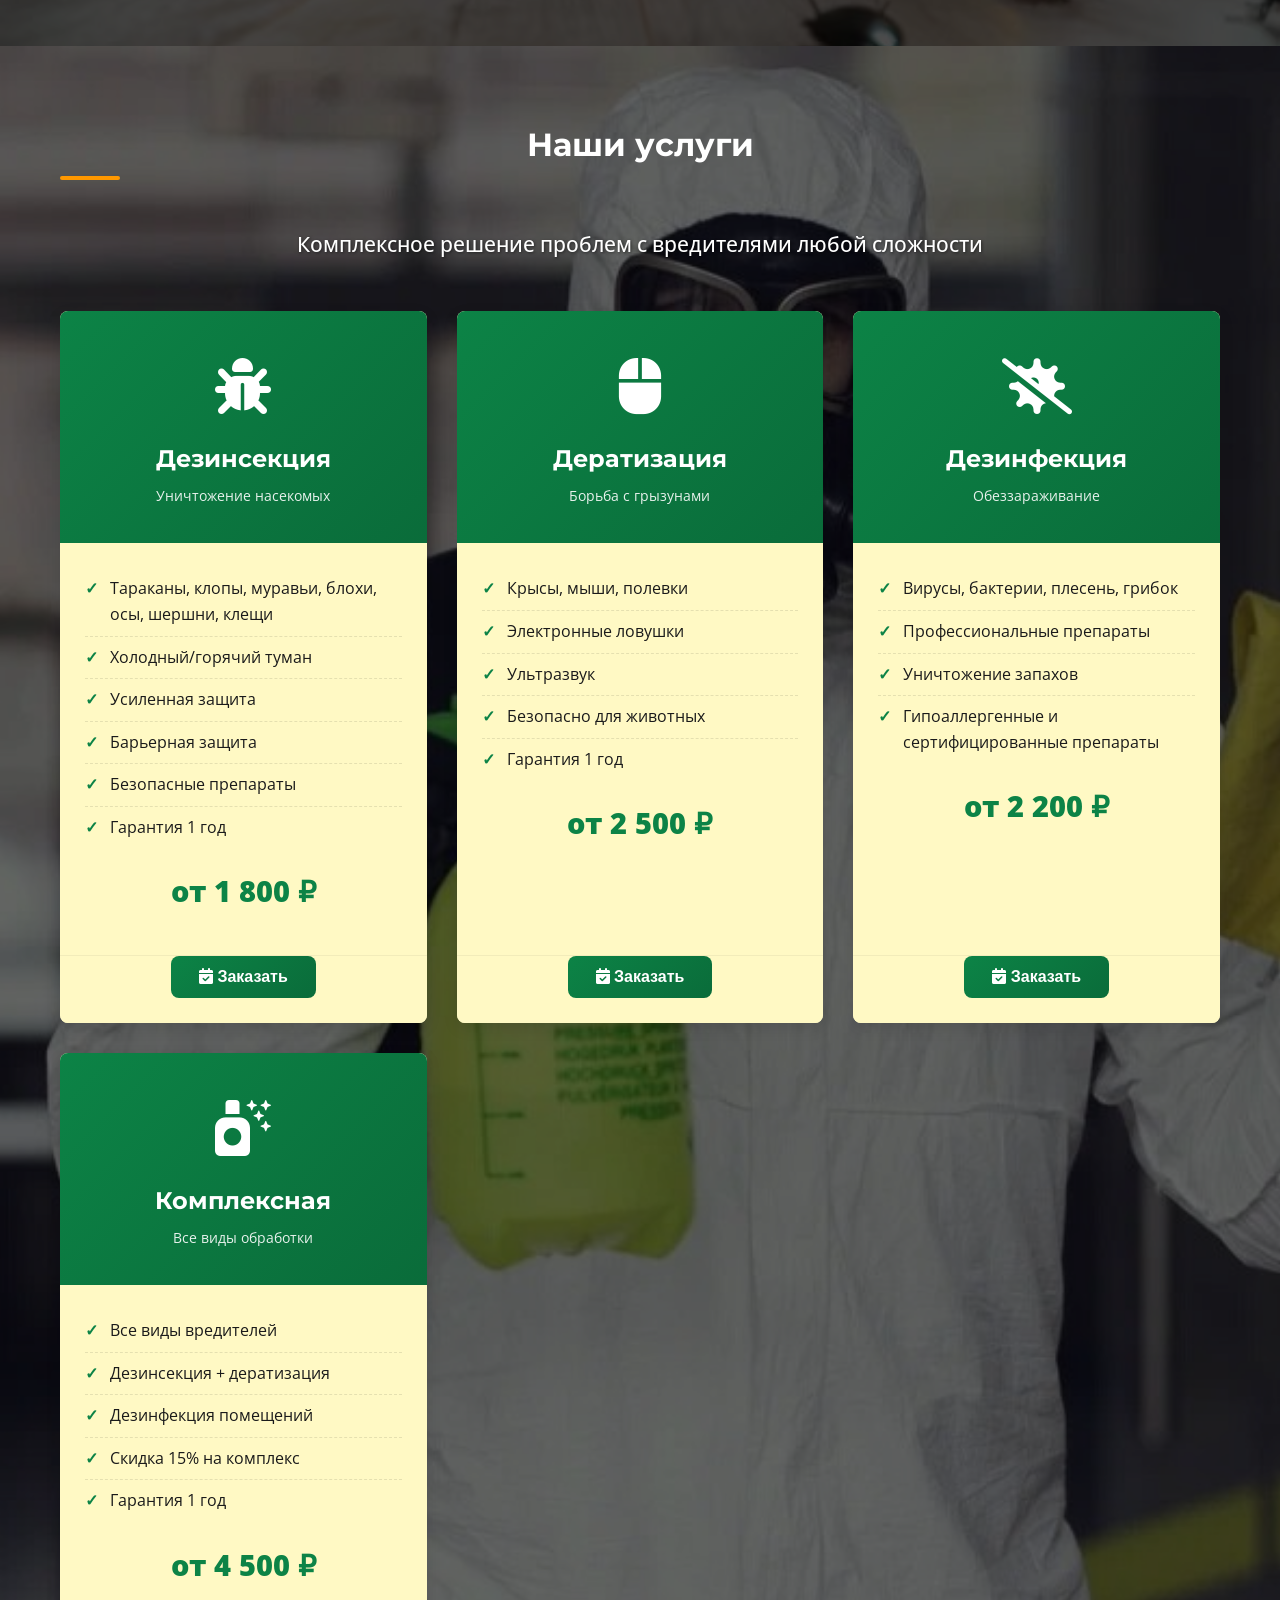
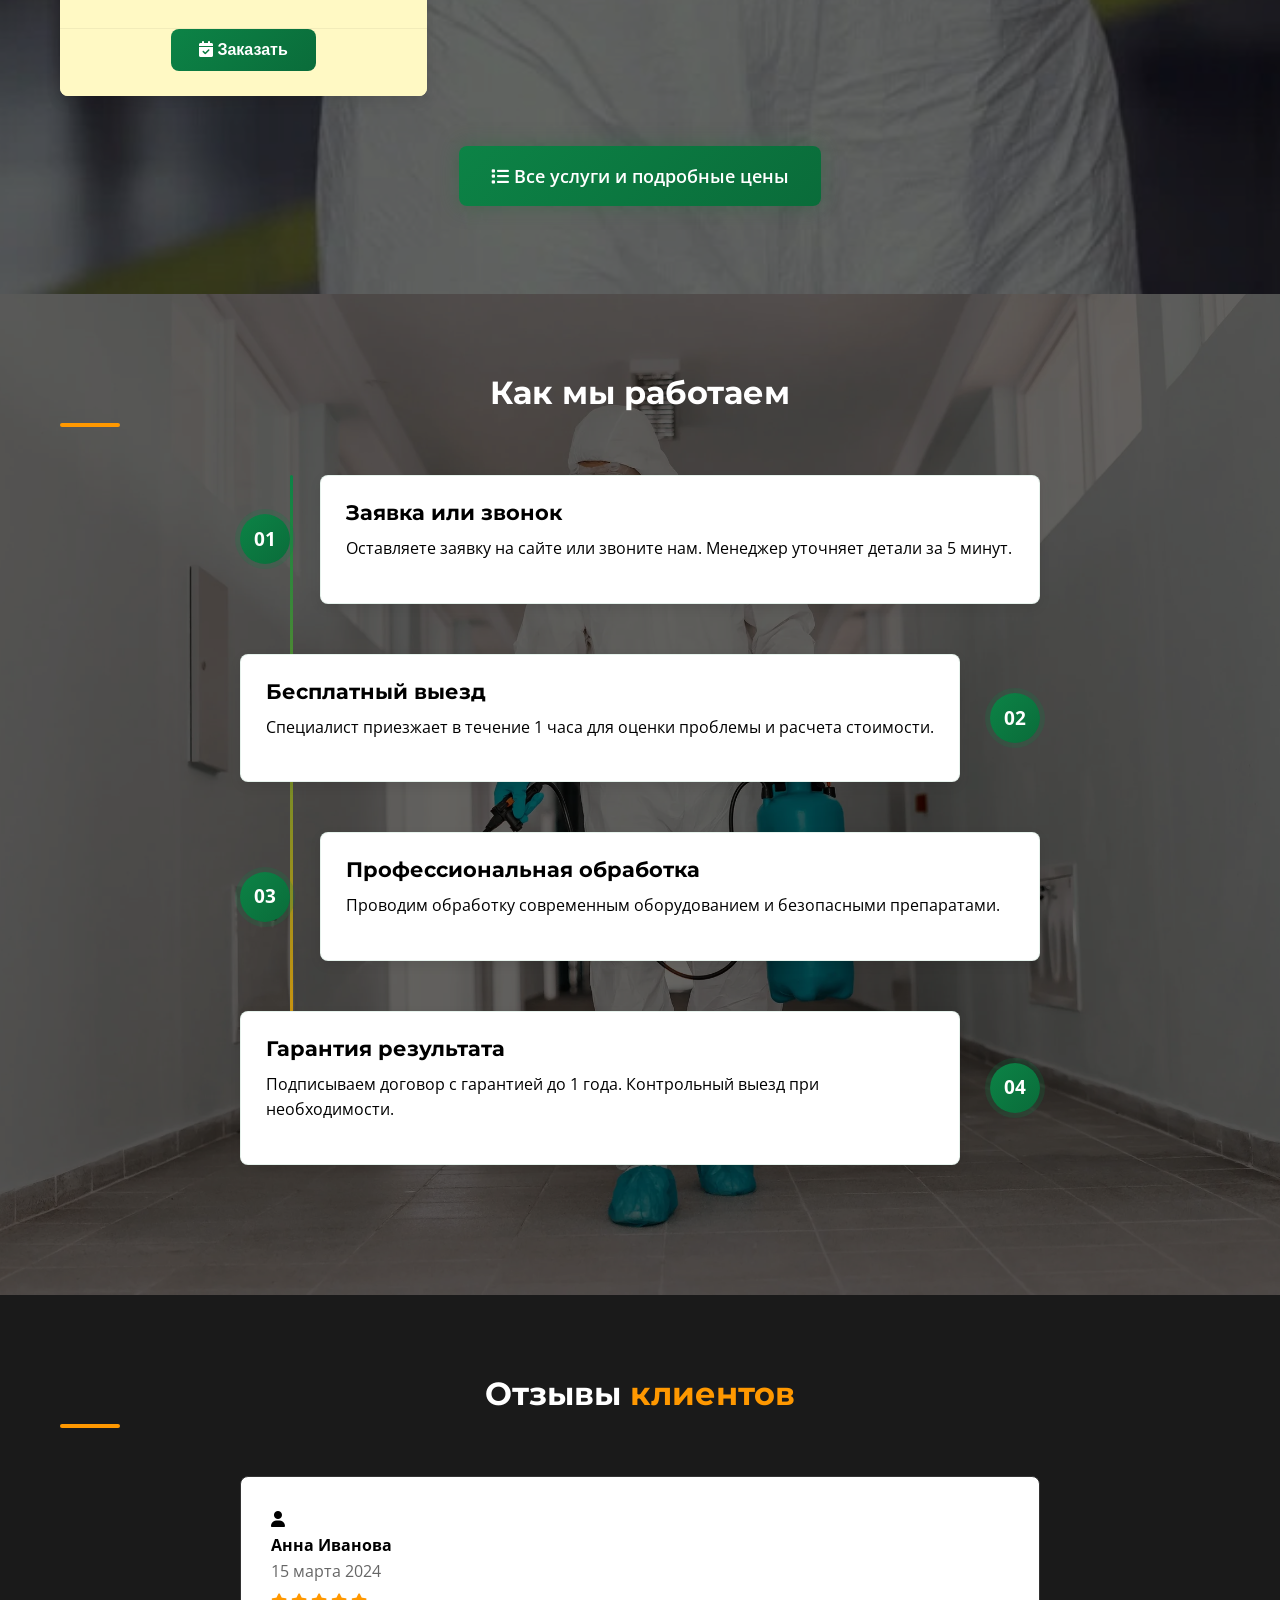
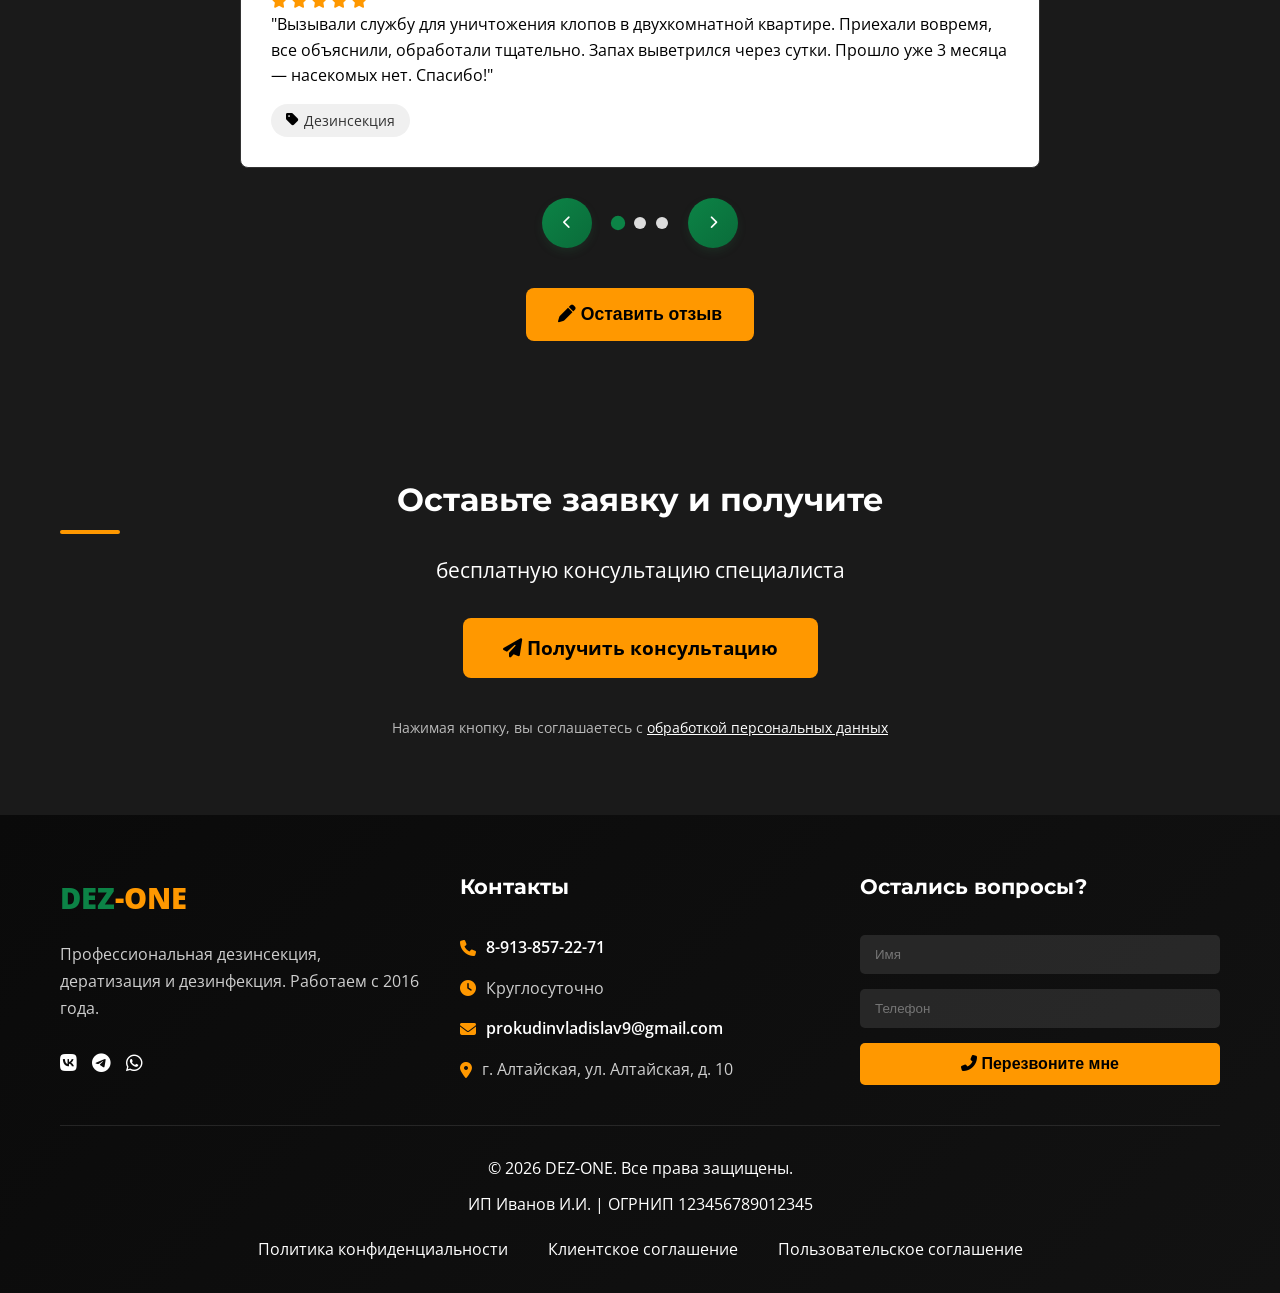
==== commit 04623cf0: "index.html" ====
--- a/index.html
+++ b/index.html
@@ -367,7 +367,8 @@
             <h2 class="section-title text-center animate-on-scroll" data-animation="fadeInUp">
                 <span style="color: white">Наши</span> <span style="color: white">услуги</span>
             </h2>
-            <p class="section-subtitle text-center animate-on-scroll" data-animation="fadeInUp" data-delay="200">
+            <!-- ИСПРАВЛЕННЫЙ ТЕКСТ - белый и крупнее -->
+            <p class="section-subtitle text-center animate-on-scroll" data-animation="fadeInUp" data-delay="200" style="color: #ffffff !important; font-size: 1.3rem; font-weight: 500; text-shadow: 1px 1px 3px rgba(0,0,0,0.5);">
                 Комплексное решение проблем с вредителями любой сложности
             </p>
             <div class="services-widgets">
@@ -484,6 +485,7 @@
             <h2 class="section-title text-center animate-on-scroll" data-animation="fadeInUp">
                 <span style="color: white">Как мы</span> <span style="color: white">работаем</span>
             </h2>
+            <!-- ИСПРАВЛЕННЫЙ БЛОК - без иконок -->
             <div class="process-timeline">
                 <div class="process-step animate-on-scroll" data-animation="slideInLeft">
                     <div class="step-number">
@@ -493,10 +495,9 @@
                         <h3 class="step-title">Заявка или звонок</h3>
                         <p class="step-desc">Оставляете заявку на сайте или звоните нам. Менеджер уточняет детали за 5 минут.</p>
                     </div>
-                    <div class="step-icon">
-                        <i class="fas fa-phone-volume"></i>
-                    </div>
-                </div>
+                    <!-- Иконка удалена -->
+                </div>
+                
                 <div class="process-step animate-on-scroll" data-animation="slideInRight">
                     <div class="step-number">
                         <span>02</span>
@@ -505,10 +506,9 @@
                         <h3 class="step-title">Бесплатный выезд</h3>
                         <p class="step-desc">Специалист приезжает в течение 1 часа для оценки проблемы и расчета стоимости.</p>
                     </div>
-                    <div class="step-icon">
-                        <i class="fas fa-car"></i>
-                    </div>
-                </div>
+                    <!-- Иконка удалена -->
+                </div>
+                
                 <div class="process-step animate-on-scroll" data-animation="slideInLeft">
                     <div class="step-number">
                         <span>03</span>
@@ -517,10 +517,9 @@
                         <h3 class="step-title">Профессиональная обработка</h3>
                         <p class="step-desc">Проводим обработку современным оборудованием и безопасными препаратами.</p>
                     </div>
-                    <div class="step-icon">
-                        <i class="fas fa-spray-can"></i>
-                    </div>
-                </div>
+                    <!-- Иконка удалена -->
+                </div>
+                
                 <div class="process-step animate-on-scroll" data-animation="slideInRight">
                     <div class="step-number">
                         <span>04</span>
@@ -529,16 +528,14 @@
                         <h3 class="step-title">Гарантия результата</h3>
                         <p class="step-desc">Подписываем договор с гарантией до 1 года. Контрольный выезд при необходимости.</p>
                     </div>
-                    <div class="step-icon">
-                        <i class="fas fa-file-contract"></i>
-                    </div>
+                    <!-- Иконка удалена -->
                 </div>
             </div>
         </div>
     </section>
 
-    <!-- КАЛЬКУЛЯТОР СТОИМОСТИ (ИСПРАВЛЕННЫЙ) -->
-    <section id="calculator" class="calculator">
+    <!-- Калькулятор стоимости (СКРЫТ НА ГЛАВНОЙ) -->
+    <section id="calculator" class="calculator" style="display: none;">
         <div class="container">
             <h2 class="section-title text-center animate-on-scroll" data-animation="fadeInUp">
                 Калькулятор <span class="text-gradient">стоимости</span>
@@ -1368,6 +1365,6 @@
             });
         });
     </script>
-    <script src="js/data-loader.js?v=1.0"></script>
+    <script src="js/admin-loader.js?v=1.0"></script>
 </body>
 </html>
--- a/css/style.css
+++ b/css/style.css
@@ -1303,3 +1303,33 @@
     color: #ffffff !important;
 }
 
+/* ===== ИСПРАВЛЕНИЕ ТЕКСТА В КАЛЬКУЛЯТОРЕ ===== */
+
+/* Делаем текст в выпадающих списках чёрным */
+#calculator select,
+.calculator select,
+#calculatorForm select,
+select#serviceType,
+select#propertyType {
+    color: #000000 !important;
+    background-color: #ffffff !important;
+}
+
+#calculator option,
+.calculator option,
+select option {
+    color: #000000 !important;
+    background-color: #ffffff !important;
+}
+
+/* Исправление для плейсхолдера (выбранного пункта) */
+#calculator select:invalid,
+.calculator select:invalid,
+select:required:invalid {
+    color: #000000 !important;
+}
+
+/* Если select не выбран, но нужно показать текст */
+select option[value=""][disabled] {
+    color: #000000 !important;
+}
